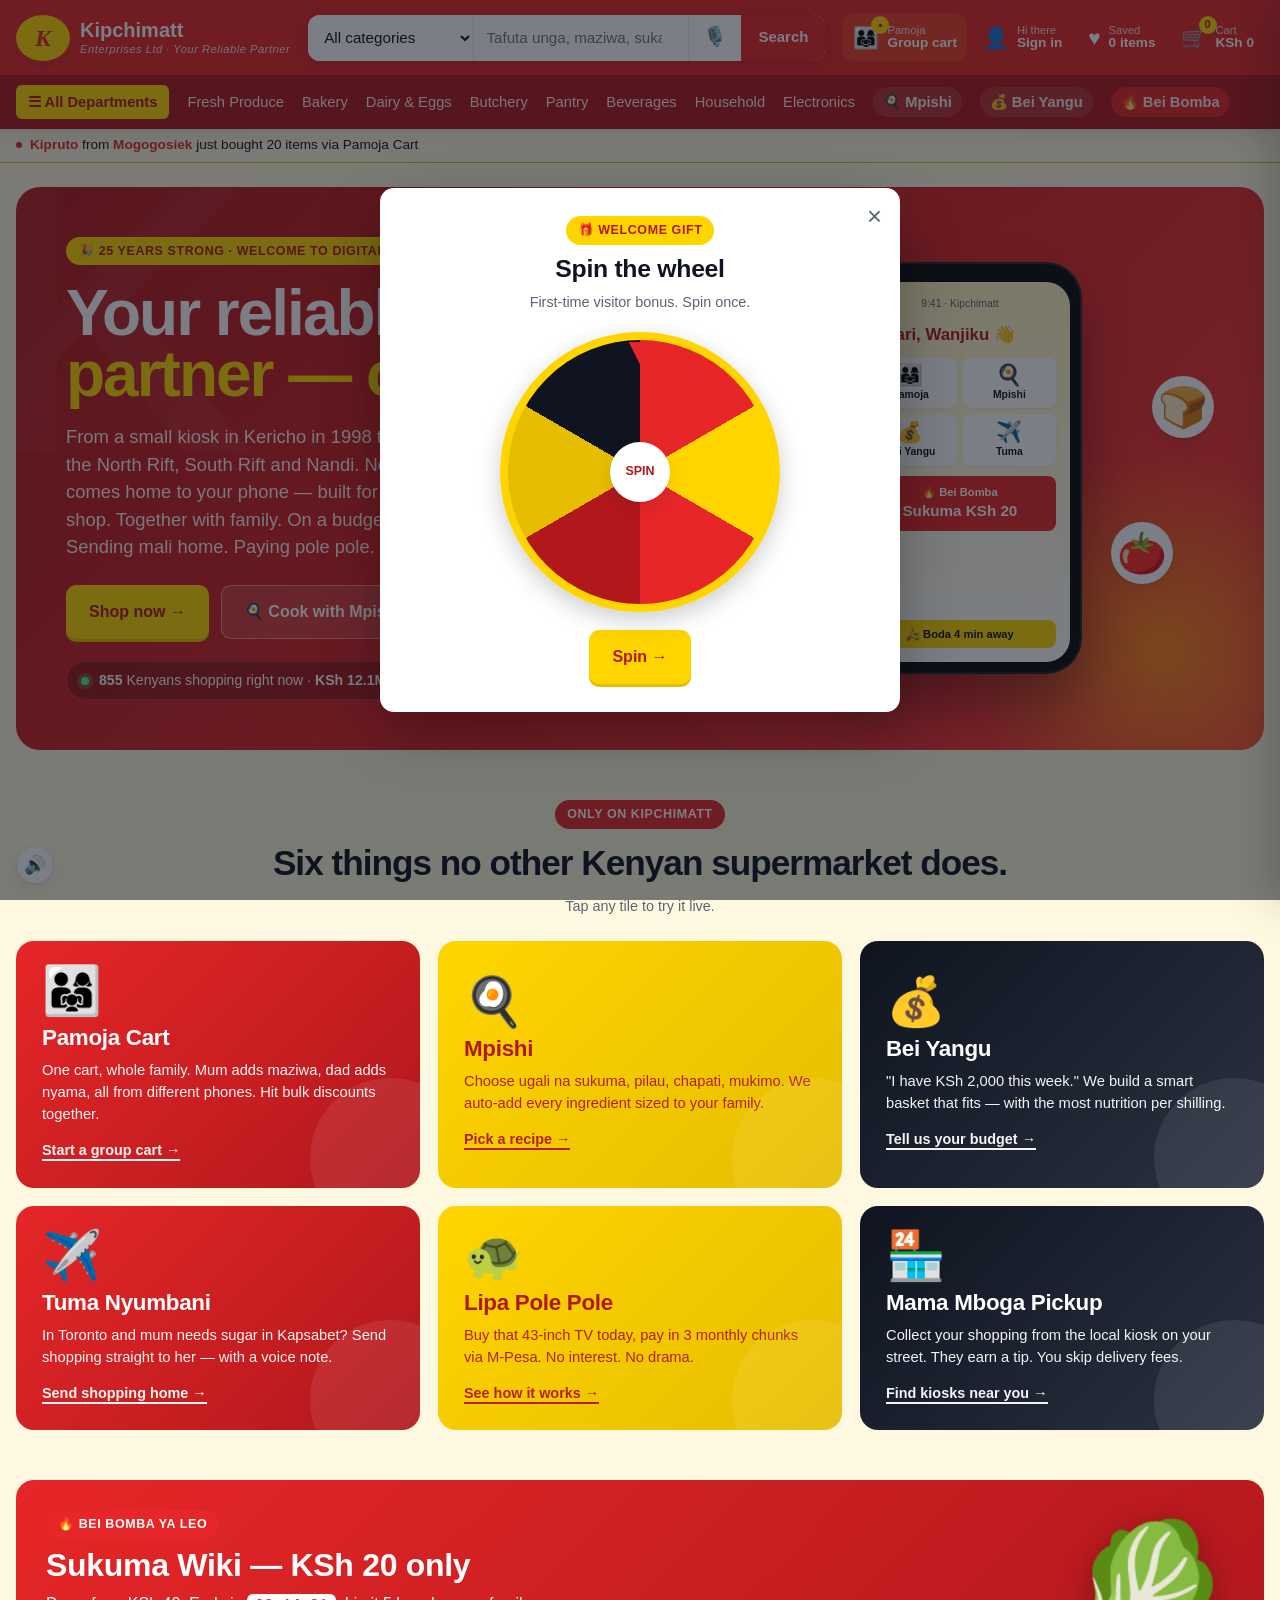
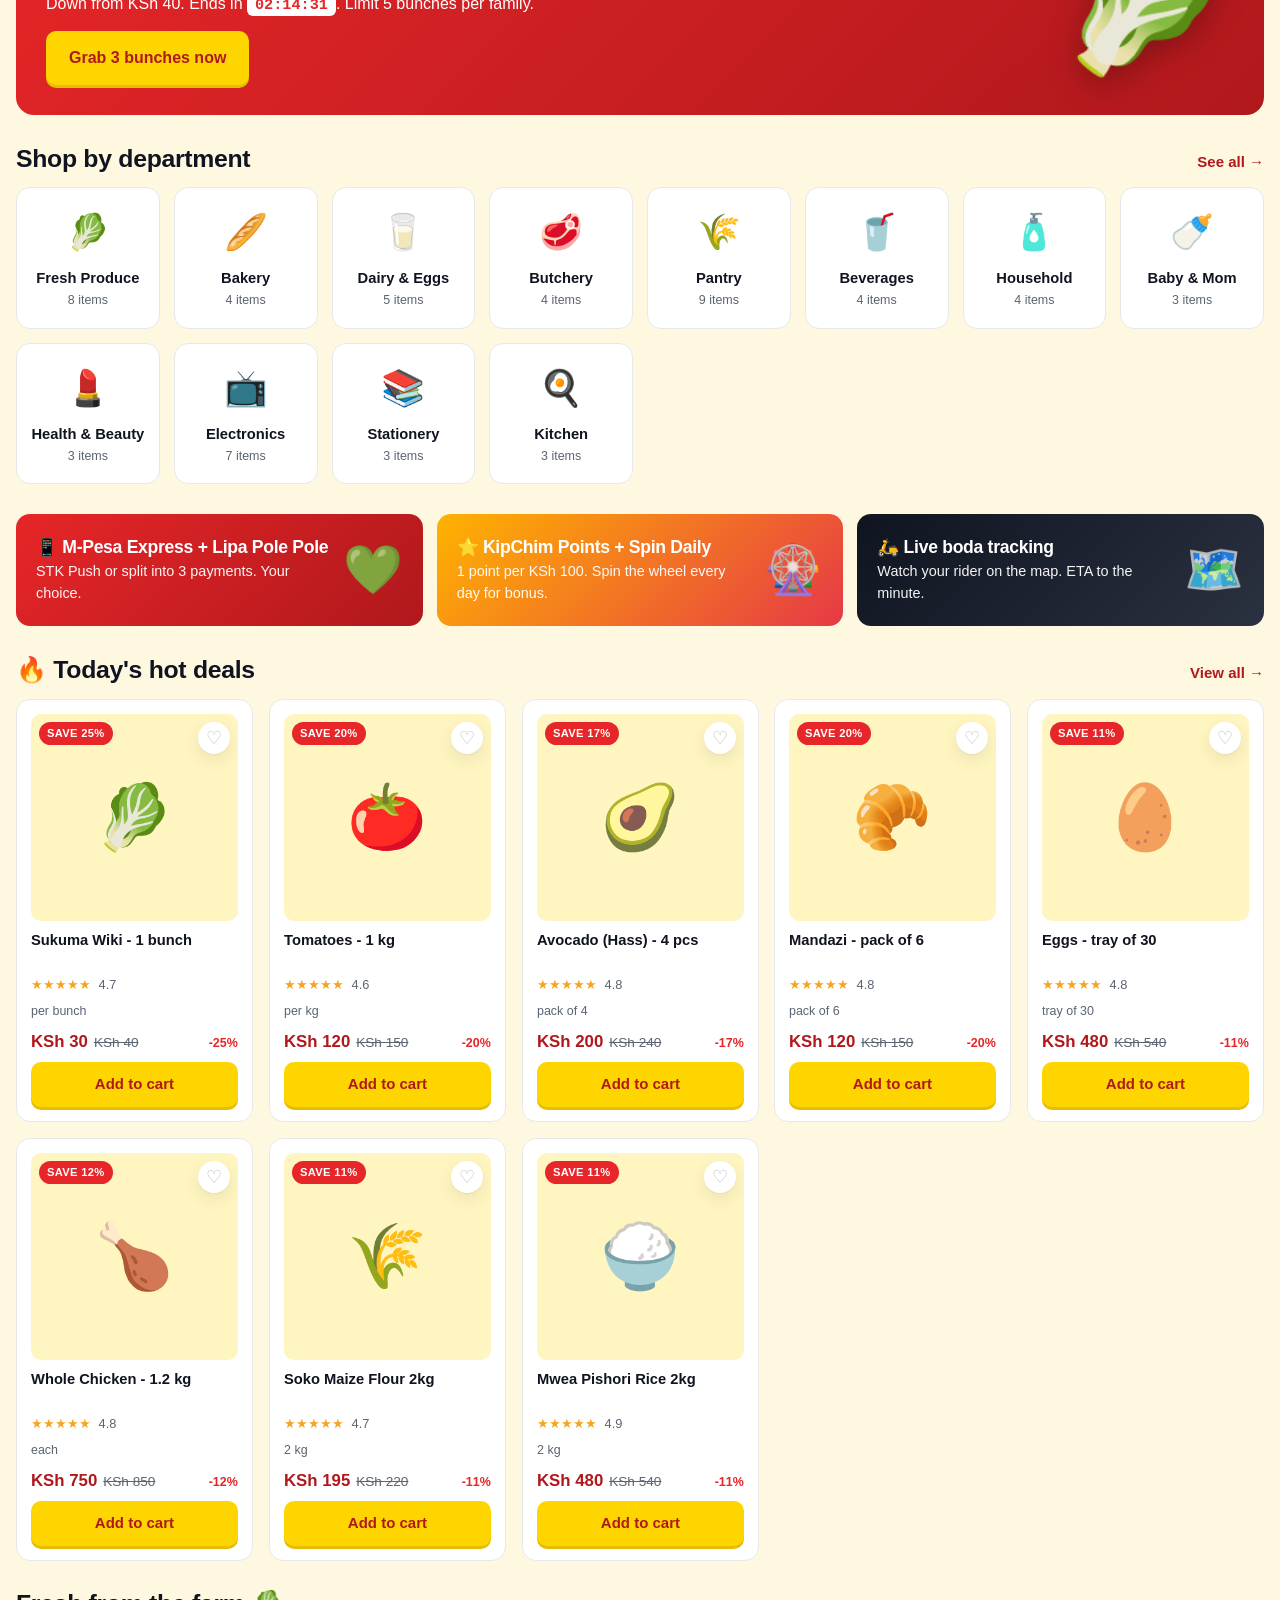
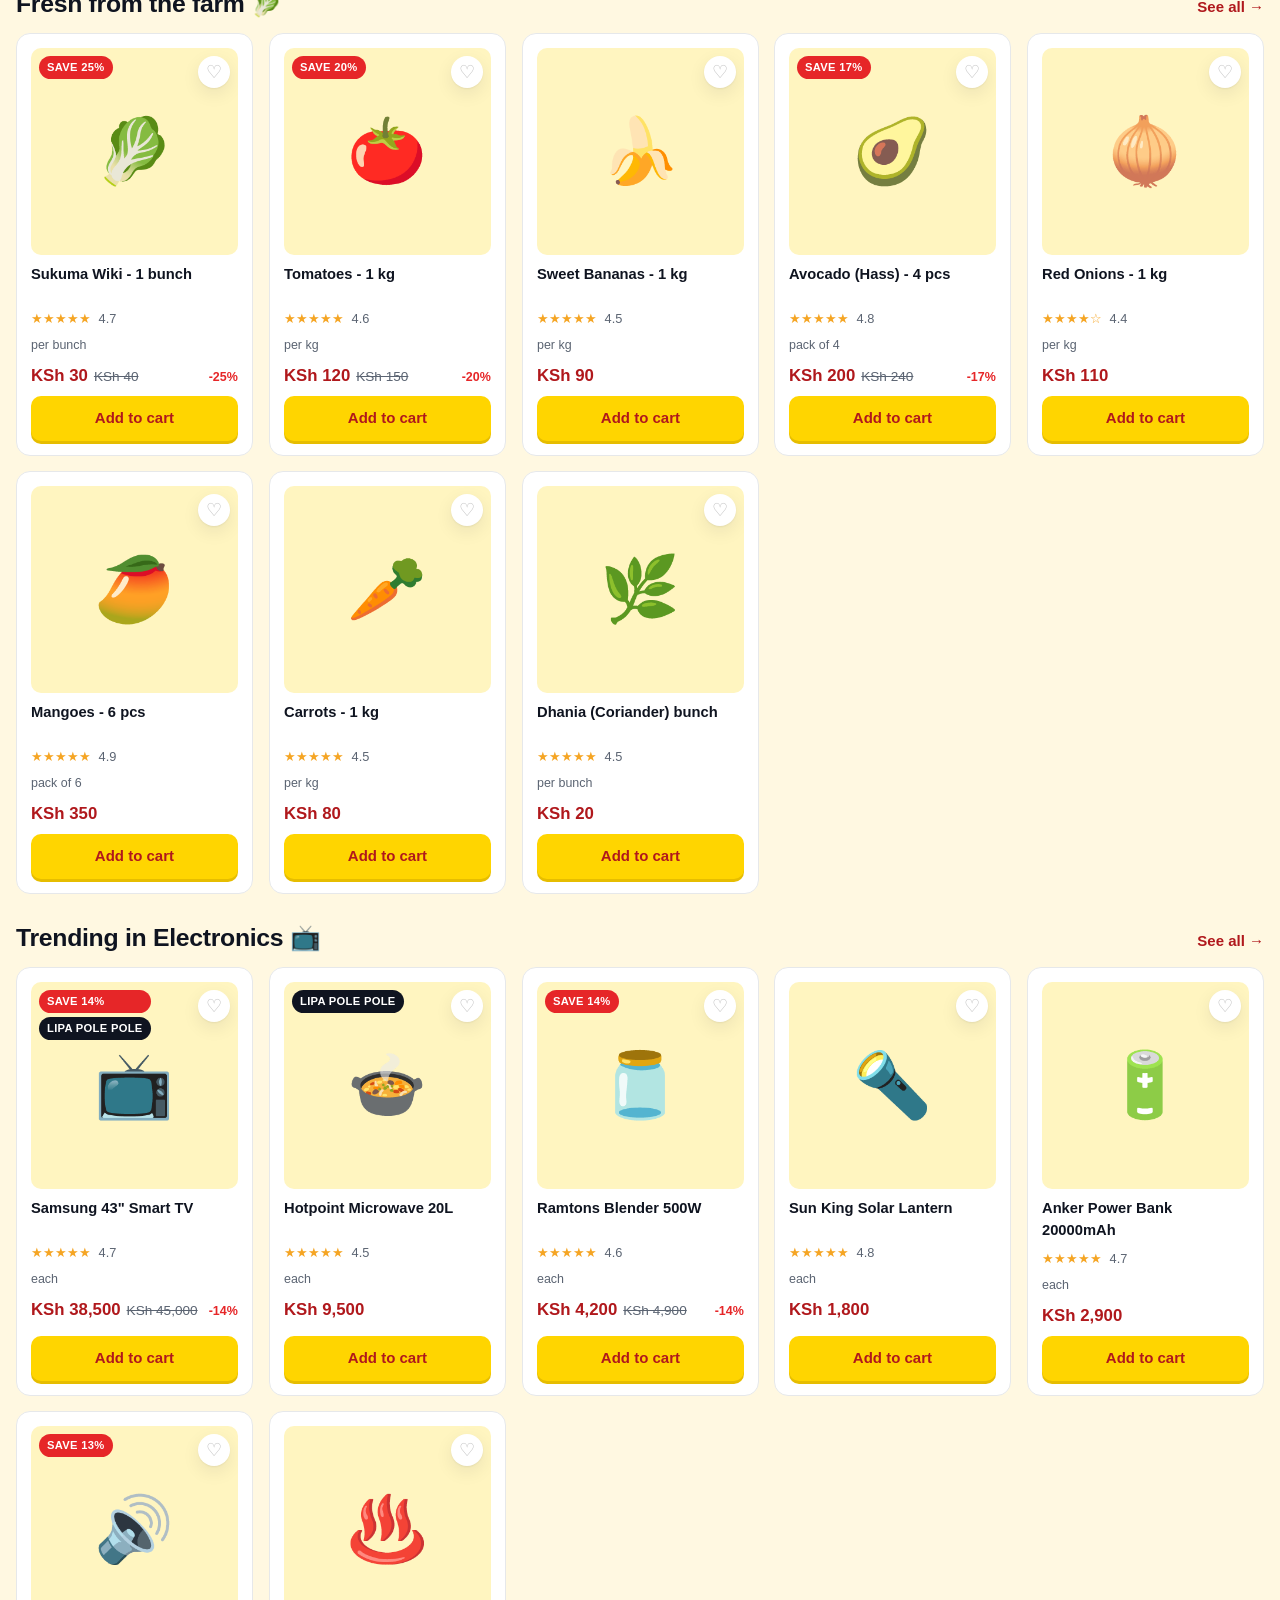
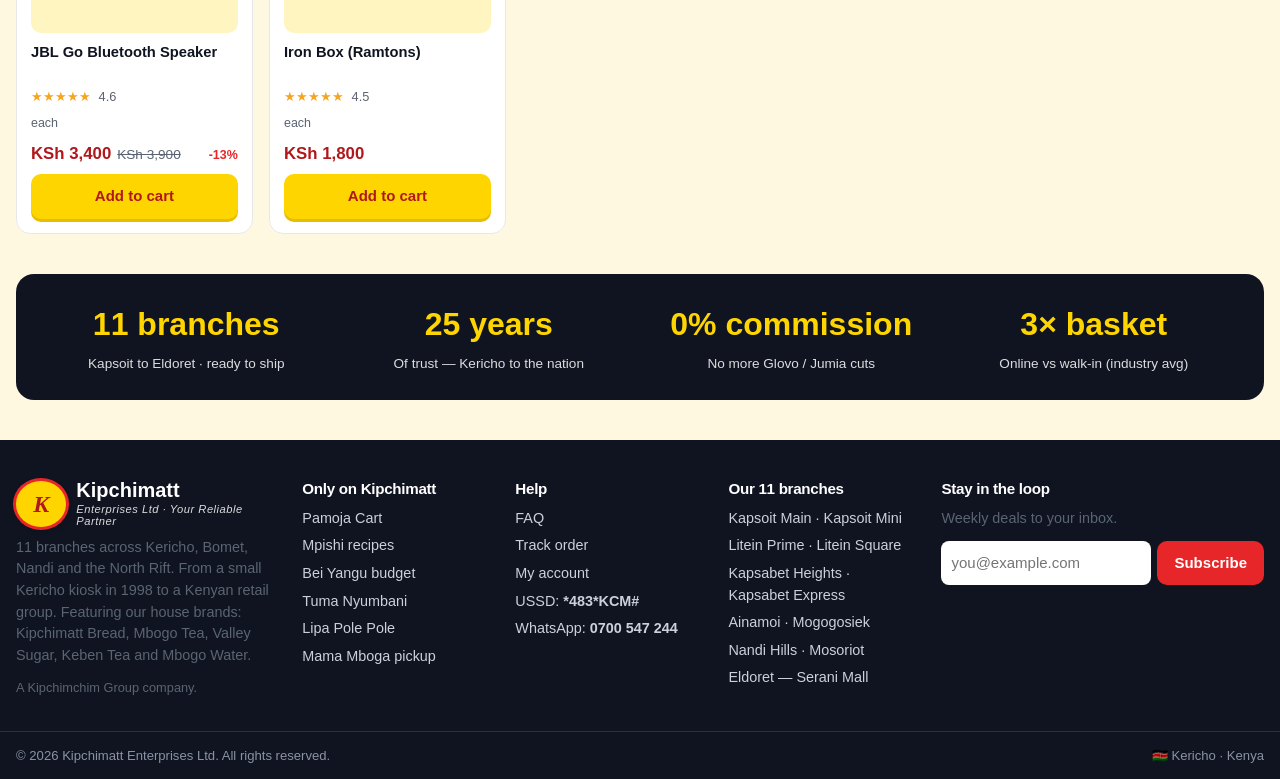
==== index.html @ c36c567d "Fix region reference: South West -> South Rift in hero lede" ====
<!doctype html>
<html lang="en">
<head>
  <meta charset="utf-8" />
  <meta name="viewport" content="width=device-width, initial-scale=1" />
  <title>Kipchimatt — Your Reliable Partner, online</title>
  <meta name="description" content="Kipchimatt online — your reliable partner for fresh produce, groceries, electronics and house brands. Shop with family on Pamoja Cart, cook with Mpishi, budget with Bei Yangu, send home with Tuma Nyumbani, pay pole pole. A Kipchimchim Group company." />
  <meta name="theme-color" content="#e62628" />
  <link rel="icon" href="data:image/svg+xml;utf8,<svg xmlns='http://www.w3.org/2000/svg' viewBox='0 0 64 64'><ellipse cx='32' cy='32' rx='30' ry='26' fill='%23ffd500' stroke='%23e62628' stroke-width='4'/><text x='50%25' y='62%25' text-anchor='middle' font-family='Georgia,serif' font-style='italic' font-weight='900' font-size='34' fill='%23e62628'>K</text></svg>" />
  <link rel="stylesheet" href="styles.css" />
</head>
<body>

<!-- ============ TOP TICKER ============ >
<div class="ticker" id="ticker">
  <div class="ticker__track">
    <span>🔥 Bei Bomba ya leo: <strong>Sukuma Wiki KSh 20</strong> only — <span id="tickerTimer">02:14:33</span></span>
    <span>📞 Order via USSD <strong>*483*KCM#</strong> — works on any phone, no internet needed</span>
    <span>💬 WhatsApp <strong>0700 547 244</strong> to order by chat</span>
    <span>🇰🇪 Built in Eldoret, for Kenya</span>
    <span>👨‍👩‍👧 <strong id="liveShoppers">847</strong> Kenyans shopping on Kipchimatt right now</span>
  </div>
</div>

<!-- ============ HEADER ============ -->
<header class="header">
  <div class="container header__row">
    <a href="#" class="brand" data-route="home" aria-label="Kipchimatt home">
      <span class="brand__mark">K</span>
      <span class="brand__text">
        <strong>Kipchimatt</strong>
        <small>Enterprises Ltd · Your Reliable Partner</small>
      </span>
    </a>

    <form class="search" id="searchForm" role="search">
      <select id="searchCategory" aria-label="Search category">
        <option value="all">All categories</option>
      </select>
      <input id="searchInput" type="search" placeholder="Tafuta unga, maziwa, sukari, TV…" aria-label="Search products" />
      <button type="button" class="search__mic" id="micBtn" aria-label="Voice search in Swahili or English" title="Sema kwa Kiswahili au English">🎙️</button>
      <button type="submit" class="btn btn--primary">Search</button>
    </form>

    <div class="header__actions">
      <button class="iconbtn iconbtn--pamoja" data-route="pamoja" aria-label="Pamoja Cart" title="Shop together with family or chama">
        <span class="iconbtn__icon">👨‍👩‍👧<span class="badge badge--gold" id="pamojaBadge" hidden>•</span></span>
        <span class="iconbtn__label"><small>Pamoja</small><strong id="pamojaLabel">Group cart</strong></span>
      </button>
      <button class="iconbtn" data-route="account" aria-label="Account">
        <span class="iconbtn__icon">👤</span>
        <span class="iconbtn__label"><small>Hi there</small><strong id="accountName">Sign in</strong></span>
      </button>
      <button class="iconbtn" data-route="wishlist" aria-label="Wishlist">
        <span class="iconbtn__icon">♥</span>
        <span class="iconbtn__label"><small>Saved</small><strong><span id="wishlistCount">0</span> items</strong></span>
      </button>
      <button class="iconbtn iconbtn--cart" data-route="cart" aria-label="Cart">
        <span class="iconbtn__icon">🛒<span class="badge" id="cartBadge">0</span></span>
        <span class="iconbtn__label"><small>Cart</small><strong>KSh <span id="cartTotalMini">0</span></strong></span>
      </button>
    </div>
  </div>

  <nav class="catnav">
    <div class="container catnav__row">
      <button class="catnav__menu" id="allCategoriesBtn">☰ All Departments</button>
      <a href="#" data-cat="fresh">Fresh Produce</a>
      <a href="#" data-cat="bakery">Bakery</a>
      <a href="#" data-cat="dairy">Dairy &amp; Eggs</a>
      <a href="#" data-cat="butchery">Butchery</a>
      <a href="#" data-cat="pantry">Pantry</a>
      <a href="#" data-cat="beverages">Beverages</a>
      <a href="#" data-cat="household">Household</a>
      <a href="#" data-cat="electronics">Electronics</a>
      <a href="#" data-route="mpishi" class="catnav__special">🍳 Mpishi</a>
      <a href="#" data-route="beiYangu" class="catnav__special">💰 Bei Yangu</a>
      <a href="#" data-route="offers" class="catnav__deals">🔥 Bei Bomba</a>
    </div>
  </nav>
</header>

<!-- Just-bought ticker (live activity bar) -->
<div class="justbought" id="justBought" hidden>
  <div class="container justbought__row">
    <span class="dot"></span>
    <span id="justBoughtMsg">—</span>
  </div>
</div>

<!-- ============ MAIN ============ -->
<main id="main" class="container">

  <!-- ============================================================ -->
  <!-- HOME -->
  <!-- ============================================================ -->
  <section class="view" data-view="home">

    <!-- BOLD HERO -->
    <div class="herox">
      <div class="herox__left">
        <span class="badge-stamp">🎉 25 years strong · Welcome to digital</span>
        <h1 class="herox__title">Your reliable<br/><span>partner — online.</span></h1>
        <p class="herox__lede">From a small kiosk in Kericho in 1998 to 11 supermarkets across the North Rift, South Rift and Nandi. Now Kipchimatt Enterprises comes home to your phone — built for how Kenyans actually shop. Together with family. On a budget. Cooking real food. Sending mali home. Paying pole pole.</p>
        <div class="herox__cta">
          <button class="btn btn--gold btn--lg" data-route="catalog">Shop now →</button>
          <button class="btn btn--ghost-light btn--lg" data-route="mpishi">🍳 Cook with Mpishi</button>
        </div>
        <div class="herox__live">
          <span class="dot dot--live"></span>
          <span><strong id="heroLiveCount">847</strong> Kenyans shopping right now · <strong id="heroSaved">KSh 12.4M</strong> saved this month</span>
        </div>
      </div>
      <div class="herox__right">
        <div class="phonemock">
          <div class="phonemock__notch"></div>
          <div class="phonemock__screen">
            <div class="pm__bar">9:41 · Kipchimatt</div>
            <div class="pm__hero">Habari, Wanjiku 👋</div>
            <div class="pm__grid">
              <div>👨‍👩‍👧<small>Pamoja</small></div>
              <div>🍳<small>Mpishi</small></div>
              <div>💰<small>Bei Yangu</small></div>
              <div>✈️<small>Tuma</small></div>
            </div>
            <div class="pm__deal">🔥 Bei Bomba<br/><strong>Sukuma KSh 20</strong></div>
            <div class="pm__boda">🛵 Boda 4 min away</div>
          </div>
        </div>
        <div class="herox__floats">
          <span style="--d:0s">🥬</span>
          <span style="--d:.3s">🍞</span>
          <span style="--d:.6s">🥛</span>
          <span style="--d:.9s">🍅</span>
        </div>
      </div>
    </div>

    <!-- ONLY ON KIPCHIMATT — the differentiators -->
    <section class="onlykcm">
      <div class="onlykcm__head">
        <span class="badge-stamp badge-stamp--red">ONLY ON KIPCHIMATT</span>
        <h2>Six things no other Kenyan supermarket does.</h2>
        <p class="muted">Tap any tile to try it live.</p>
      </div>
      <div class="onlykcm__grid">
        <button class="ftile ftile--green" data-route="pamoja">
          <span class="ftile__emoji">👨‍👩‍👧</span>
          <h3>Pamoja Cart</h3>
          <p>One cart, whole family. Mum adds maziwa, dad adds nyama, all from different phones. Hit bulk discounts together.</p>
          <span class="ftile__cta">Start a group cart →</span>
        </button>
        <button class="ftile ftile--gold" data-route="mpishi">
          <span class="ftile__emoji">🍳</span>
          <h3>Mpishi</h3>
          <p>Choose ugali na sukuma, pilau, chapati, mukimo. We auto-add every ingredient sized to your family.</p>
          <span class="ftile__cta">Pick a recipe →</span>
        </button>
        <button class="ftile ftile--ink" data-route="beiYangu">
          <span class="ftile__emoji">💰</span>
          <h3>Bei Yangu</h3>
          <p>"I have KSh 2,000 this week." We build a smart basket that fits — with the most nutrition per shilling.</p>
          <span class="ftile__cta">Tell us your budget →</span>
        </button>
        <button class="ftile ftile--green" data-route="tuma">
          <span class="ftile__emoji">✈️</span>
          <h3>Tuma Nyumbani</h3>
          <p>In Toronto and mum needs sugar in Kapsabet? Send shopping straight to her — with a voice note.</p>
          <span class="ftile__cta">Send shopping home →</span>
        </button>
        <button class="ftile ftile--gold" data-route="lipa">
          <span class="ftile__emoji">🐢</span>
          <h3>Lipa Pole Pole</h3>
          <p>Buy that 43-inch TV today, pay in 3 monthly chunks via M-Pesa. No interest. No drama.</p>
          <span class="ftile__cta">See how it works →</span>
        </button>
        <button class="ftile ftile--ink" data-route="mamamboga">
          <span class="ftile__emoji">🏪</span>
          <h3>Mama Mboga Pickup</h3>
          <p>Collect your shopping from the local kiosk on your street. They earn a tip. You skip delivery fees.</p>
          <span class="ftile__cta">Find kiosks near you →</span>
        </button>
      </div>
    </section>

    <!-- BEI BOMBA YA LEO — daily flash deal -->
    <section class="beibomba">
      <div class="beibomba__inner">
        <div>
          <span class="badge-stamp badge-stamp--red">🔥 BEI BOMBA YA LEO</span>
          <h2>Sukuma Wiki — KSh 20 only</h2>
          <p>Down from KSh 40. Ends in <strong id="bombaTimer">02:14:33</strong>. Limit 5 bunches per family.</p>
          <button class="btn btn--gold btn--lg" data-add-deal="p1" data-qty="3">Grab 3 bunches now</button>
        </div>
        <div class="beibomba__veg">🥬</div>
      </div>
    </section>

    <!-- DEPARTMENTS -->
    <section class="categories">
      <div class="section__head">
        <h2>Shop by department</h2>
        <a href="#" data-route="catalog">See all →</a>
      </div>
      <div class="cat-grid" id="catGrid"></div>
    </section>

    <!-- BANNERS -->
    <section class="banners">
      <div class="banner banner--mpesa">
        <div>
          <h3>📱 M-Pesa Express + Lipa Pole Pole</h3>
          <p>STK Push or split into 3 payments. Your choice.</p>
        </div>
        <div class="banner__icon">💚</div>
      </div>
      <div class="banner banner--rewards">
        <div>
          <h3>⭐ KipChim Points + Spin Daily</h3>
          <p>1 point per KSh 100. Spin the wheel every day for bonus.</p>
        </div>
        <div class="banner__icon">🎡</div>
      </div>
      <div class="banner banner--delivery">
        <div>
          <h3>🛵 Live boda tracking</h3>
          <p>Watch your rider on the map. ETA to the minute.</p>
        </div>
        <div class="banner__icon">🗺️</div>
      </div>
    </section>

    <section>
      <div class="section__head">
        <h2>🔥 Today's hot deals</h2>
        <a href="#" data-route="offers">View all →</a>
      </div>
      <div class="product-grid" id="dealsGrid"></div>
    </section>

    <section>
      <div class="section__head">
        <h2>Fresh from the farm 🥬</h2>
        <a href="#" data-cat="fresh">See all →</a>
      </div>
      <div class="product-grid" id="freshGrid"></div>
    </section>

    <section>
      <div class="section__head">
        <h2>Trending in Electronics 📺</h2>
        <a href="#" data-cat="electronics">See all →</a>
      </div>
      <div class="product-grid" id="electronicsGrid"></div>
    </section>

    <!-- WHY KIPCHIMATT for the directors -->
    <section class="whystrip">
      <div><strong>11 branches</strong><span>Kapsoit to Eldoret · ready to ship</span></div>
      <div><strong>25 years</strong><span>Of trust — Kericho to the nation</span></div>
      <div><strong>0% commission</strong><span>No more Glovo / Jumia cuts</span></div>
      <div><strong>3× basket</strong><span>Online vs walk-in (industry avg)</span></div>
    </section>
  </section>

  <!-- ============================================================ -->
  <!-- PAMOJA CART -->
  <!-- ============================================================ -->
  <section class="view" data-view="pamoja" hidden>
    <div class="page-hero page-hero--green">
      <span class="badge-stamp">ONLY ON KIPCHIMATT</span>
      <h1>👨‍👩‍👧 Pamoja Cart</h1>
      <p>One shared cart for the whole family or chama. Everyone adds from their own phone. We split the bill, hit the bulk discount, deliver to one address.</p>
    </div>
    <div id="pamojaView"></div>
  </section>

  <!-- ============================================================ -->
  <!-- MPISHI -->
  <!-- ============================================================ -->
  <section class="view" data-view="mpishi" hidden>
    <div class="page-hero page-hero--gold">
      <span class="badge-stamp">ONLY ON KIPCHIMATT</span>
      <h1>🍳 Mpishi — your shopping chef</h1>
      <p>Pick a Kenyan favourite. Tell us how many you're cooking for. We add every ingredient to your cart, sized perfectly. No more "ah, I forgot dhania."</p>
    </div>
    <div class="recipe-grid" id="recipeGrid"></div>
  </section>

  <!-- ============================================================ -->
  <!-- BEI YANGU -->
  <!-- ============================================================ -->
  <section class="view" data-view="beiYangu" hidden>
    <div class="page-hero page-hero--ink">
      <span class="badge-stamp">ONLY ON KIPCHIMATT</span>
      <h1>💰 Bei Yangu — shop to your budget</h1>
      <p>Tell us how much you have. We build the smartest basket of essentials that fits — maximising calories, freshness and variety per shilling.</p>
    </div>
    <div class="bbuilder" id="bbuilderView"></div>
  </section>

  <!-- ============================================================ -->
  <!-- TUMA NYUMBANI -->
  <!-- ============================================================ -->
  <section class="view" data-view="tuma" hidden>
    <div class="page-hero page-hero--green">
      <span class="badge-stamp">ONLY ON KIPCHIMATT</span>
      <h1>✈️ Tuma Nyumbani</h1>
      <p>For everyone in the diaspora — and everyone in Nairobi who has folks upcountry. Send a full shop to your family with a personal voice note attached.</p>
    </div>
    <div class="tuma" id="tumaView"></div>
  </section>

  <!-- ============================================================ -->
  <!-- LIPA POLE POLE -->
  <!-- ============================================================ -->
  <section class="view" data-view="lipa" hidden>
    <div class="page-hero page-hero--gold">
      <span class="badge-stamp">ONLY ON KIPCHIMATT</span>
      <h1>🐢 Lipa Pole Pole</h1>
      <p>Buy now. Pay in 3. Zero interest. Available on items above KSh 5,000. Approval in 60 seconds via M-Pesa.</p>
    </div>
    <div class="lipa" id="lipaView"></div>
  </section>

  <!-- ============================================================ -->
  <!-- MAMA MBOGA -->
  <!-- ============================================================ -->
  <section class="view" data-view="mamamboga" hidden>
    <div class="page-hero page-hero--ink">
      <span class="badge-stamp">ONLY ON KIPCHIMATT</span>
      <h1>🏪 Mama Mboga Pickup</h1>
      <p>1,200+ neighbourhood kiosks now act as Kipchimatt collection points. Skip the delivery fee. Walk 200m. Mama earns a small tip. Win-win-win.</p>
    </div>
    <div class="mboga" id="mbogaView"></div>
  </section>

  <!-- ============================================================ -->
  <!-- CATALOG -->
  <!-- ============================================================ -->
  <section class="view" data-view="catalog" hidden>
    <div class="catalog">
      <aside class="filters" aria-label="Filters">
        <h3>Filters</h3>
        <div class="filter">
          <h4>Category</h4>
          <ul id="filterCategories" class="filter__list"></ul>
        </div>
        <div class="filter">
          <h4>Price (KSh)</h4>
          <div class="filter__price">
            <input type="number" id="priceMin" placeholder="Min" min="0" />
            <span>—</span>
            <input type="number" id="priceMax" placeholder="Max" min="0" />
          </div>
          <button class="btn btn--ghost btn--sm" id="applyPrice">Apply</button>
        </div>
        <div class="filter">
          <h4>Offers</h4>
          <ul class="filter__list">
            <li><label><input type="checkbox" id="onlyDeals"> On offer</label></li>
            <li><label><input type="checkbox" id="onlyLipa"> Lipa Pole Pole eligible</label></li>
          </ul>
        </div>
        <button class="btn btn--ghost btn--block" id="clearFilters">Clear filters</button>
      </aside>
      <div class="catalog__main">
        <div class="catalog__head">
          <div>
            <h2 id="catalogTitle">All products</h2>
            <p class="muted" id="catalogCount">—</p>
          </div>
          <div class="sort">
            <label for="sortBy">Sort:</label>
            <select id="sortBy">
              <option value="relevance">Relevance</option>
              <option value="price-asc">Price: Low to High</option>
              <option value="price-desc">Price: High to Low</option>
              <option value="rating">Top rated</option>
            </select>
          </div>
        </div>
        <div class="product-grid" id="catalogGrid"></div>
      </div>
    </div>
  </section>

  <!-- ============================================================ -->
  <!-- PRODUCT DETAIL -->
  <!-- ============================================================ -->
  <section class="view" data-view="product" hidden>
    <a href="#" class="back" data-route="catalog">← Back to results</a>
    <div class="pdp" id="pdp"></div>
  </section>

  <!-- ============================================================ -->
  <!-- CART -->
  <!-- ============================================================ -->
  <section class="view" data-view="cart" hidden>
    <h1>Your cart</h1>
    <div class="cart" id="cartView"></div>
  </section>

  <!-- ============================================================ -->
  <!-- CHECKOUT -->
  <!-- ============================================================ -->
  <section class="view" data-view="checkout" hidden>
    <h1>Checkout</h1>
    <div class="checkout" id="checkoutView"></div>
  </section>

  <!-- OFFERS -->
  <section class="view" data-view="offers" hidden>
    <div class="section__head">
      <h2>🔥 Bei Bomba — all current deals</h2>
      <p class="muted">Updated daily across every department.</p>
    </div>
    <div class="product-grid" id="offersGrid"></div>
  </section>

  <!-- ACCOUNT -->
  <section class="view" data-view="account" hidden>
    <h1>My Account</h1>
    <div class="account" id="accountView"></div>
  </section>

  <!-- ORDERS -->
  <section class="view" data-view="orders" hidden>
    <h1>My Orders</h1>
    <div id="ordersView"></div>
  </section>

  <!-- WISHLIST -->
  <section class="view" data-view="wishlist" hidden>
    <h1>My Wishlist</h1>
    <div class="product-grid" id="wishlistGrid"></div>
    <p class="muted" id="wishlistEmpty" hidden>Your wishlist is empty. Tap the ♥ on any product to save it for later.</p>
  </section>

  <!-- HELP -->
  <section class="view" data-view="help" hidden>
    <h1>Help &amp; Support</h1>
    <div class="help">
      <details open><summary>How does delivery work?</summary><p>We deliver same-day in Eldoret, Nairobi, Kisumu, Nakuru and Mombasa for orders placed before 2pm. Boda riders for under 10kg, vans for big shops. Live tracking on every order.</p></details>
      <details><summary>What is Pamoja Cart?</summary><p>A shared cart for households or chamas. Start one, share the link, everyone adds from their phone. We pool the order to unlock bulk discounts.</p></details>
      <details><summary>What is Lipa Pole Pole?</summary><p>Pay-later for items above KSh 5,000. Split the cost into 3 monthly payments via M-Pesa. Zero interest if you pay on time.</p></details>
      <details><summary>How does Tuma Nyumbani work?</summary><p>Choose products, then in checkout select "Send to someone else" — enter their address and phone. Optionally record a voice note that we deliver with the package.</p></details>
      <details><summary>Can I order without a smartphone?</summary><p>Yes. Dial <strong>*483*KCM#</strong> on any phone, or WhatsApp <strong>0700 547 244</strong>. Our team will help you place the order.</p></details>
      <details><summary>Talk to a human</summary><p>Call <strong>0700 KIPCHIMATT</strong>, 7am–9pm daily. Or pop into any branch.</p></details>
    </div>
  </section>

</main>

<!-- ============ FOOTER ============ -->
<footer class="footer">
  <div class="container footer__grid">
    <div>
      <div class="brand brand--footer">
        <span class="brand__mark">K</span>
        <span class="brand__text"><strong>Kipchimatt</strong><small>Enterprises Ltd · Your Reliable Partner</small></span>
      </div>
      <p class="muted">11 branches across Kericho, Bomet, Nandi and the North Rift. From a small Kericho kiosk in 1998 to a Kenyan retail group. Featuring our house brands: Kipchimatt Bread, Mbogo Tea, Valley Sugar, Keben Tea and Mbogo Water.</p>
      <p class="muted" style="font-size:.8rem">A Kipchimchim Group company.</p>
    </div>
    <div>
      <h4>Only on Kipchimatt</h4>
      <ul class="links">
        <li><a href="#" data-route="pamoja">Pamoja Cart</a></li>
        <li><a href="#" data-route="mpishi">Mpishi recipes</a></li>
        <li><a href="#" data-route="beiYangu">Bei Yangu budget</a></li>
        <li><a href="#" data-route="tuma">Tuma Nyumbani</a></li>
        <li><a href="#" data-route="lipa">Lipa Pole Pole</a></li>
        <li><a href="#" data-route="mamamboga">Mama Mboga pickup</a></li>
      </ul>
    </div>
    <div>
      <h4>Help</h4>
      <ul class="links">
        <li><a href="#" data-route="help">FAQ</a></li>
        <li><a href="#" data-route="orders">Track order</a></li>
        <li><a href="#" data-route="account">My account</a></li>
        <li>USSD: <strong>*483*KCM#</strong></li>
        <li>WhatsApp: <strong>0700 547 244</strong></li>
      </ul>
    </div>
    <div>
      <h4>Our 11 branches</h4>
      <ul class="links">
        <li>Kapsoit Main · Kapsoit Mini</li>
        <li>Litein Prime · Litein Square</li>
        <li>Kapsabet Heights · Kapsabet Express</li>
        <li>Ainamoi · Mogogosiek</li>
        <li>Nandi Hills · Mosoriot</li>
        <li>Eldoret — Serani Mall</li>
      </ul>
    </div>
    <div>
      <h4>Stay in the loop</h4>
      <p class="muted">Weekly deals to your inbox.</p>
      <form class="newsletter" onsubmit="event.preventDefault();this.querySelector('button').textContent='✓ Asante!';">
        <input type="email" placeholder="you@example.com" required />
        <button class="btn btn--primary">Subscribe</button>
      </form>
    </div>
  </div>
  <div class="footer__legal container">
    <span>© <span id="year"></span> Kipchimatt Enterprises Ltd. All rights reserved.</span>
    <span>🇰🇪 Kericho · Kenya</span>
  </div>
</footer>

<!-- Toast -->
<div id="toast" class="toast" role="status" aria-live="polite"></div>

<!-- Modal -->
<div id="modal" class="modal" hidden>
  <div class="modal__backdrop" data-close></div>
  <div class="modal__panel" role="dialog" aria-modal="true">
    <button class="modal__close" data-close aria-label="Close">×</button>
    <div id="modalBody"></div>
  </div>
</div>

<!-- Mute toggle for sound effects -->
<button class="mute" id="muteBtn" aria-label="Toggle sound effects" title="Sound on/off">🔊</button>

<!-- Cart drawer (slides in when adding) -->
<div id="cartDrawerOverlay" class="cdrawer__overlay"></div>
<aside id="cartDrawer" class="cdrawer" aria-hidden="true">
  <div class="cdrawer__head">
    <h3>🛒 Just added</h3>
    <button class="cdrawer__close" data-drawer-close aria-label="Close">×</button>
  </div>
  <div class="cdrawer__body" id="cartDrawerBody"></div>
  <div class="cdrawer__foot">
    <div class="cdrawer__progress">
      <div class="cdrawer__progress-text" id="cdProgressText">—</div>
      <div class="cdrawer__progress-bar"><div class="cdrawer__progress-fill" id="cdProgressFill" style="width:0%"></div></div>
    </div>
    <div class="cdrawer__total"><span>Subtotal</span><strong id="cdTotal">KSh 0</strong></div>
    <div class="cdrawer__cta">
      <button class="btn btn--ghost" data-drawer-close>Continue</button>
      <button class="btn btn--gold" data-route="cart">View cart →</button>
    </div>
  </div>
</aside>

<!-- Voice listening overlay -->
<div id="voice" class="voice" hidden>
  <div class="voice__panel">
    <div class="voice__pulse"><div></div><div></div><div></div></div>
    <p>Sikiliza... <small>Sema kwa Kiswahili au English</small></p>
    <p id="voiceHeard" class="voice__heard"></p>
    <button class="btn btn--ghost" data-close-voice>Cancel</button>
  </div>
</div>

<script src="app.js"></script>
</body>
</html>
---- styles.css ----
/* ===========================================================
   Kipchimatt Enterprises Ltd. — "Your Reliable Partner"
   Brand (matched to the real logo):
     --red     #e62628   primary — frame, K letter, tagline
     --red-d   #b0181c   deep red — hover/headers
     --yellow  #ffd500   warm yellow — logo background
     --yellow-d#e6bd00
     --ink     #0f1420   text
   Vars below keep the old --green names but point to red, so
   every existing rule gets re-skinned automatically.
   =========================================================== */
:root{
  --green:#e62628; --green-d:#b0181c; --green-l:#fff5c0;
  --gold:#ffd500;  --gold-d:#e6bd00;  --gold-l:#fff5c0;
  --red:#e62628;   --red-d:#b0181c;
  --yellow:#ffd500;--yellow-d:#e6bd00;
  --ink:#0f1420;   --ink-2:#2a3140;
  --muted:#5b6472; --line:#e6e8ea; --bg:#fff8e1; --card:#fff;
  --shadow:0 1px 2px rgba(15,20,32,.06), 0 6px 18px rgba(15,20,32,.08);
  --shadow-lg:0 20px 50px rgba(15,20,32,.18);
  --radius:14px; --radius-sm:8px;
}

*{box-sizing:border-box}
html,body{margin:0;padding:0}
body{font-family:-apple-system,BlinkMacSystemFont,"Segoe UI",Roboto,Helvetica,Arial,sans-serif;color:var(--ink);background:var(--bg);font-size:15px;line-height:1.5}
img{max-width:100%;display:block}
a{color:var(--green-d);text-decoration:none}
a:hover{text-decoration:underline}
button{font:inherit;cursor:pointer;border:0;background:none;color:inherit}
h1,h2,h3,h4{margin:0 0 .35em;line-height:1.15;color:var(--ink);letter-spacing:-.3px}
h1{font-size:2.1rem}
h2{font-size:1.55rem}
h3{font-size:1.1rem}
p{margin:0 0 .8em}
ul{margin:0;padding:0;list-style:none}
.muted{color:var(--muted);font-size:.9rem}
.container{max-width:1280px;margin:0 auto;padding:0 16px}

/* ---------- TICKER ---------- */
.ticker{background:var(--ink);color:#fff;font-size:.85rem;overflow:hidden;border-bottom:3px solid var(--gold)}
.ticker__track{display:flex;gap:60px;padding:8px 0;animation:tickslide 35s linear infinite;white-space:nowrap;will-change:transform}
.ticker__track span{display:inline-flex;align-items:center;gap:6px}
.ticker__track strong{color:var(--gold)}
@keyframes tickslide{from{transform:translateX(0)}to{transform:translateX(-50%)}}

/* ---------- HEADER ---------- */
.header{background:var(--green);color:#fff;position:sticky;top:0;z-index:50;box-shadow:var(--shadow)}
.header__row{display:grid;grid-template-columns:auto 1fr auto;gap:18px;align-items:center;padding:14px 16px}
.brand{display:inline-flex;align-items:center;gap:10px;color:#fff;text-decoration:none}
.brand:hover{text-decoration:none}
.brand__mark{width:54px;height:46px;border-radius:50%;background:var(--yellow);color:var(--red);font-weight:900;font-size:1.5rem;display:grid;place-items:center;box-shadow:0 0 0 3px var(--red),0 2px 6px rgba(0,0,0,.25);font-family:Georgia,serif;font-style:italic}
.brand__text{display:flex;flex-direction:column;line-height:1}
.brand__text strong{font-size:1.25rem;letter-spacing:0}
.brand__text small{opacity:.85;font-size:.7rem;letter-spacing:.5px;margin-top:4px;font-style:italic}

.search{display:grid;grid-template-columns:auto 1fr auto auto;background:#fff;border-radius:12px;overflow:hidden;height:46px;box-shadow:0 4px 14px rgba(0,0,0,.12)}
.search select,.search input{border:0;outline:0;height:100%;padding:0 12px;font-size:.95rem;background:#fff;color:var(--ink)}
.search select{border-right:1px solid var(--line);min-width:120px}
.search__mic{padding:0 14px;font-size:1.2rem;border-left:1px solid var(--line);transition:background .15s}
.search__mic:hover{background:var(--gold-l)}
.search button[type=submit]{border-radius:0;height:100%}

.header__actions{display:flex;gap:6px;align-items:center}
.iconbtn{display:flex;align-items:center;gap:8px;padding:8px 10px;border-radius:10px;color:#fff;text-align:left}
.iconbtn:hover{background:rgba(255,255,255,.12)}
.iconbtn--pamoja{background:rgba(255,208,46,.15)}
.iconbtn--pamoja:hover{background:rgba(255,208,46,.28)}
.iconbtn__icon{font-size:1.3rem;position:relative}
.iconbtn__label{display:flex;flex-direction:column;line-height:1.1}
.iconbtn__label small{font-size:.7rem;opacity:.85}
.iconbtn__label strong{font-size:.85rem}
.badge{position:absolute;top:-6px;right:-10px;background:var(--gold);color:var(--green-d);font-size:.7rem;font-weight:800;border-radius:999px;min-width:18px;height:18px;display:grid;place-items:center;padding:0 5px}
.badge--gold{background:var(--gold)}

/* ---------- CATNAV ---------- */
.catnav{background:var(--green-d);color:#fff}
.catnav__row{display:flex;align-items:center;gap:18px;padding:10px 16px;flex-wrap:wrap;font-size:.92rem}
.catnav a{color:#fff;opacity:.92}
.catnav a:hover{opacity:1;text-decoration:underline}
.catnav__menu{background:var(--gold);color:var(--green-d);font-weight:700;padding:6px 12px;border-radius:6px}
.catnav__special{background:rgba(255,255,255,.12);padding:4px 10px;border-radius:999px;font-weight:700}
.catnav__deals{background:var(--red);padding:4px 10px;border-radius:999px;font-weight:700;animation:pulse 2.4s ease-in-out infinite}
@keyframes pulse{0%,100%{box-shadow:0 0 0 0 rgba(230,57,70,.6)}50%{box-shadow:0 0 0 8px rgba(230,57,70,0)}}

/* ---------- BUTTONS ---------- */
.btn{display:inline-flex;align-items:center;justify-content:center;gap:8px;border-radius:10px;padding:10px 16px;font-weight:700;transition:transform .05s,box-shadow .15s,background .15s;border:1px solid transparent}
.btn:active{transform:translateY(1px)}
.btn--primary{background:var(--green);color:#fff}
.btn--primary:hover{background:var(--green-d)}
.btn--gold{background:var(--gold);color:var(--green-d);box-shadow:0 3px 0 var(--gold-d)}
.btn--gold:hover{background:#ffd84d}
.btn--ghost{background:transparent;border-color:var(--line);color:var(--ink)}
.btn--ghost:hover{background:var(--green-l);border-color:var(--green)}
.btn--ghost-light{background:rgba(255,255,255,.12);color:#fff;border-color:rgba(255,255,255,.4)}
.btn--ghost-light:hover{background:rgba(255,255,255,.22)}
.btn--danger{background:var(--red);color:#fff}
.btn--lg{padding:14px 22px;font-size:1rem}
.btn--sm{padding:6px 10px;font-size:.85rem}
.btn--block{width:100%}

/* ---------- BOLD HERO ---------- */
.herox{display:grid;grid-template-columns:1.2fr 1fr;gap:30px;align-items:center;background:linear-gradient(135deg,var(--red-d) 0%,var(--red) 60%,#ff3a3c 100%);color:#fff;border-radius:24px;padding:50px;margin:24px 0;position:relative;overflow:hidden;min-height:480px}
.herox::before{content:"";position:absolute;right:-100px;bottom:-100px;width:400px;height:400px;background:radial-gradient(circle,var(--gold) 0%,transparent 70%);opacity:.5}
.herox::after{content:"K";position:absolute;left:-40px;top:-60px;font-size:24rem;font-weight:900;color:rgba(255,255,255,.04);line-height:1;font-family:Arial,sans-serif;pointer-events:none}
.herox__left{position:relative;z-index:1}
.herox__title{font-size:4rem;line-height:.95;margin:18px 0;letter-spacing:-2px;color:#fff;font-weight:900}
.herox__title span{color:var(--gold);display:inline-block}
.herox__lede{font-size:1.15rem;opacity:.95;max-width:540px;margin-bottom:24px}
.herox__cta{display:flex;gap:12px;flex-wrap:wrap;margin-bottom:22px}
.herox__live{display:inline-flex;align-items:center;gap:10px;background:rgba(0,0,0,.25);border:1px solid rgba(255,255,255,.15);padding:8px 14px;border-radius:999px;font-size:.88rem}
.dot{width:8px;height:8px;border-radius:50%;background:#888;display:inline-block}
.dot--live{background:#54f78b;box-shadow:0 0 0 4px rgba(84,247,139,.25);animation:pulse-dot 1.6s ease-in-out infinite}
@keyframes pulse-dot{0%,100%{box-shadow:0 0 0 4px rgba(84,247,139,.25)}50%{box-shadow:0 0 0 8px rgba(84,247,139,0)}}

.herox__right{position:relative;z-index:1;display:grid;place-items:center;height:100%}
.herox__floats{position:absolute;inset:0;pointer-events:none}
.herox__floats span{position:absolute;font-size:2.5rem;background:#fff;width:62px;height:62px;border-radius:50%;display:grid;place-items:center;box-shadow:var(--shadow);animation:float 4s ease-in-out infinite;animation-delay:var(--d)}
.herox__floats span:nth-child(1){top:8%;left:5%}
.herox__floats span:nth-child(2){top:30%;right:0}
.herox__floats span:nth-child(3){bottom:5%;left:0}
.herox__floats span:nth-child(4){bottom:25%;right:8%}
@keyframes float{0%,100%{transform:translateY(0)}50%{transform:translateY(-12px)}}

/* phone mockup */
.phonemock{width:240px;background:#0a0a0a;border-radius:34px;padding:10px;box-shadow:0 30px 60px rgba(0,0,0,.4),0 0 0 2px #2a2a2a;position:relative}
.phonemock__notch{width:80px;height:18px;background:#0a0a0a;border-radius:0 0 12px 12px;margin:0 auto;margin-top:-10px;position:relative;z-index:2}
.phonemock__screen{background:linear-gradient(180deg,var(--green-l),#fff);border-radius:24px;height:380px;padding:14px;display:flex;flex-direction:column;gap:10px;color:var(--ink);font-size:.78rem;overflow:hidden}
.pm__bar{font-size:.65rem;color:var(--muted);text-align:center}
.pm__hero{font-size:1.05rem;font-weight:800;color:var(--green-d)}
.pm__grid{display:grid;grid-template-columns:1fr 1fr;gap:6px}
.pm__grid div{background:#fff;border-radius:8px;padding:8px;text-align:center;font-size:1.3rem;line-height:1;box-shadow:0 1px 4px rgba(0,0,0,.06)}
.pm__grid small{display:block;font-size:.65rem;font-weight:700;color:var(--ink);margin-top:4px}
.pm__deal{background:var(--red);color:#fff;padding:8px;border-radius:8px;font-size:.7rem;text-align:center;font-weight:700}
.pm__deal strong{font-size:.95rem;display:block}
.pm__boda{background:var(--gold);color:var(--ink);padding:6px;border-radius:8px;font-size:.7rem;text-align:center;font-weight:700;margin-top:auto}

/* ---------- BADGE STAMPS ---------- */
.badge-stamp{display:inline-block;background:var(--gold);color:var(--green-d);font-weight:800;padding:5px 12px;border-radius:999px;font-size:.78rem;letter-spacing:.6px;text-transform:uppercase}
.badge-stamp--red{background:var(--red);color:#fff}

/* ---------- ONLY ON KIPCHIMATT ---------- */
.onlykcm{margin:50px 0}
.onlykcm__head{text-align:center;margin-bottom:24px}
.onlykcm__head h2{font-size:2.2rem;margin-top:14px;font-weight:900;letter-spacing:-1px}
.onlykcm__grid{display:grid;grid-template-columns:repeat(3,1fr);gap:18px}
.ftile{display:block;text-align:left;border-radius:18px;padding:26px;cursor:pointer;border:0;color:inherit;transition:transform .2s,box-shadow .2s;position:relative;overflow:hidden}
.ftile:hover{transform:translateY(-6px);box-shadow:var(--shadow-lg)}
.ftile::after{content:"";position:absolute;right:-50px;bottom:-50px;width:160px;height:160px;border-radius:50%;background:rgba(255,255,255,.08)}
.ftile__emoji{font-size:3rem;display:block;margin-bottom:10px;line-height:1}
.ftile h3{font-size:1.4rem;font-weight:900;margin-bottom:8px;color:inherit}
.ftile p{font-size:.92rem;opacity:.95;margin-bottom:14px}
.ftile__cta{font-weight:800;font-size:.9rem;opacity:.95;border-bottom:2px solid currentColor;padding-bottom:1px}
.ftile--green{background:linear-gradient(135deg,var(--green),var(--green-d));color:#fff}
.ftile--gold{background:linear-gradient(135deg,var(--gold),var(--gold-d));color:var(--green-d)}
.ftile--ink{background:linear-gradient(135deg,var(--ink),var(--ink-2));color:#fff}

/* ---------- BEI BOMBA STRIP ---------- */
.beibomba{margin:30px 0;background:linear-gradient(135deg,var(--red),var(--red-d));color:#fff;border-radius:18px;padding:30px;position:relative;overflow:hidden}
.beibomba__inner{display:flex;justify-content:space-between;align-items:center;gap:20px;position:relative;z-index:1}
.beibomba h2{color:#fff;font-size:2rem;font-weight:900;margin:8px 0}
.beibomba p{margin:0 0 14px;font-size:1rem}
.beibomba p strong{background:#fff;color:var(--red);padding:2px 8px;border-radius:6px;font-family:monospace;font-size:.95rem}
.beibomba__veg{font-size:9rem;line-height:1;filter:drop-shadow(0 8px 16px rgba(0,0,0,.3));animation:wiggle 3s ease-in-out infinite}
@keyframes wiggle{0%,100%{transform:rotate(-5deg)}50%{transform:rotate(5deg)}}

/* ---------- WHY STRIP ---------- */
.whystrip{display:grid;grid-template-columns:repeat(4,1fr);gap:14px;background:var(--ink);color:#fff;border-radius:18px;padding:26px;margin:40px 0;text-align:center}
.whystrip strong{display:block;font-size:2rem;font-weight:900;color:var(--gold);margin-bottom:4px}
.whystrip span{font-size:.85rem;opacity:.85}

/* ---------- PAGE HERO (sub-pages) ---------- */
.page-hero{padding:36px 30px;border-radius:18px;margin:24px 0;color:#fff}
.page-hero h1{color:#fff;font-size:2.4rem;font-weight:900;margin:14px 0 10px;letter-spacing:-1px}
.page-hero p{font-size:1.05rem;opacity:.95;max-width:720px}
.page-hero--green{background:linear-gradient(135deg,var(--green),var(--green-d))}
.page-hero--gold{background:linear-gradient(135deg,var(--gold),var(--gold-d));color:var(--green-d)}
.page-hero--gold h1{color:var(--green-d)}
.page-hero--gold .badge-stamp{background:var(--green-d);color:var(--gold)}
.page-hero--ink{background:linear-gradient(135deg,var(--ink),var(--ink-2))}

/* ---------- SECTION HEADS ---------- */
.section__head{display:flex;justify-content:space-between;align-items:end;margin:30px 0 14px}
.section__head h2{margin:0}
.section__head a{font-weight:600}

/* ---------- DEPARTMENTS GRID ---------- */
.cat-grid{display:grid;grid-template-columns:repeat(auto-fill,minmax(140px,1fr));gap:14px}
.cat-card{background:var(--card);border:1px solid var(--line);border-radius:var(--radius);padding:18px 12px;text-align:center;cursor:pointer;transition:transform .15s,box-shadow .15s,border-color .15s}
.cat-card:hover{transform:translateY(-3px);box-shadow:var(--shadow);border-color:var(--green)}
.cat-card__emoji{font-size:2.2rem;display:block;margin-bottom:8px}
.cat-card__name{font-weight:700;font-size:.92rem;color:var(--ink)}
.cat-card__count{font-size:.78rem;color:var(--muted);margin-top:2px}

/* ---------- PRODUCT GRID ---------- */
.product-grid{display:grid;grid-template-columns:repeat(auto-fill,minmax(210px,1fr));gap:16px}
.product{background:var(--card);border:1px solid var(--line);border-radius:var(--radius);padding:14px;display:flex;flex-direction:column;gap:8px;position:relative;transition:transform .15s,box-shadow .15s,border-color .15s}
.product:hover{transform:translateY(-3px);box-shadow:var(--shadow);border-color:var(--green)}
.product__media{background:var(--green-l);border-radius:10px;aspect-ratio:1;display:grid;place-items:center;font-size:4rem;cursor:pointer;position:relative;overflow:hidden}
.product__badges{position:absolute;top:8px;left:8px;display:flex;flex-direction:column;gap:4px}
.tag{font-size:.7rem;font-weight:800;padding:3px 8px;border-radius:999px;letter-spacing:.3px;color:#fff;background:var(--green)}
.tag--deal{background:var(--red)}
.tag--new{background:var(--gold);color:var(--green-d)}
.tag--lipa{background:var(--ink)}
.tag--out{background:#888}
.product__wish{position:absolute;top:8px;right:8px;background:#fff;border-radius:50%;width:32px;height:32px;display:grid;place-items:center;box-shadow:var(--shadow);font-size:1.1rem;color:#bbb}
.product__wish.is-on{color:var(--red)}
.product__name{font-weight:600;font-size:.92rem;color:var(--ink);min-height:2.6em;cursor:pointer}
.product__name:hover{color:var(--green-d)}
.product__rating{font-size:.8rem;color:#f5a524}
.product__rating span{color:var(--muted);margin-left:4px}
.product__price{display:flex;align-items:baseline;gap:6px}
.product__price-now{font-weight:800;color:var(--green-d);font-size:1.05rem}
.product__price-old{text-decoration:line-through;color:var(--muted);font-size:.85rem}
.product__price-save{color:var(--red);font-weight:700;font-size:.78rem;margin-left:auto}
.product__unit{font-size:.78rem;color:var(--muted)}
.product__cta{margin-top:auto}

/* ---------- CATALOG ---------- */
.catalog{display:grid;grid-template-columns:240px 1fr;gap:24px;margin:20px 0 40px}
.filters{background:var(--card);border:1px solid var(--line);border-radius:var(--radius);padding:18px;height:fit-content;position:sticky;top:160px}
.filters h3{margin-bottom:10px}
.filter{margin-bottom:18px;padding-bottom:14px;border-bottom:1px solid var(--line)}
.filter:last-of-type{border-bottom:0}
.filter h4{font-size:.9rem;margin-bottom:8px;text-transform:uppercase;letter-spacing:.5px;color:var(--muted)}
.filter__list label{display:flex;align-items:center;gap:8px;padding:4px 0;cursor:pointer;font-size:.92rem}
.filter__list .count{margin-left:auto;color:var(--muted);font-size:.8rem}
.filter__price{display:flex;align-items:center;gap:8px;margin-bottom:8px}
.filter__price input{flex:1;padding:6px 8px;border:1px solid var(--line);border-radius:6px;width:100%}
.catalog__head{display:flex;justify-content:space-between;align-items:end;margin-bottom:14px;gap:10px;flex-wrap:wrap}
.sort select{padding:8px 10px;border:1px solid var(--line);border-radius:8px;background:#fff}

/* ---------- BANNERS ---------- */
.banners{display:grid;grid-template-columns:repeat(auto-fit,minmax(280px,1fr));gap:14px;margin:30px 0}
.banner{display:flex;align-items:center;justify-content:space-between;gap:12px;border-radius:var(--radius);padding:20px;color:#fff}
.banner h3{color:#fff;margin:0 0 4px}
.banner p{margin:0;opacity:.95;font-size:.9rem}
.banner__icon{font-size:3rem;opacity:.9}
.banner--mpesa{background:linear-gradient(135deg,var(--red),var(--red-d))}
.banner--rewards{background:linear-gradient(135deg,#ffb300,#e63946)}
.banner--rewards h3{color:#fff}
.banner--delivery{background:linear-gradient(135deg,var(--ink),var(--ink-2))}

/* ---------- PRODUCT DETAIL ---------- */
.back{display:inline-block;margin:18px 0;font-weight:600}
.pdp{display:grid;grid-template-columns:1.1fr 1fr;gap:30px;background:var(--card);border:1px solid var(--line);border-radius:var(--radius);padding:24px;margin-bottom:30px}
.pdp__media{background:var(--green-l);border-radius:var(--radius);aspect-ratio:1;display:grid;place-items:center;font-size:10rem}
.pdp__title{font-size:1.6rem;margin-bottom:6px}
.pdp__price-row{display:flex;align-items:baseline;gap:10px;margin:10px 0 14px}
.pdp__price-now{font-size:1.8rem;font-weight:800;color:var(--green-d)}
.pdp__price-old{text-decoration:line-through;color:var(--muted)}
.pdp__price-save{background:var(--red);color:#fff;padding:3px 8px;border-radius:6px;font-size:.78rem;font-weight:800}
.pdp__qty{display:inline-flex;align-items:center;border:1px solid var(--line);border-radius:8px;overflow:hidden;margin-right:10px}
.pdp__qty button{padding:8px 14px;font-size:1.1rem;background:#fff}
.pdp__qty button:hover{background:var(--green-l)}
.pdp__qty input{width:50px;text-align:center;border:0;border-left:1px solid var(--line);border-right:1px solid var(--line);height:36px}
.pdp__cta{display:flex;gap:10px;margin:14px 0;flex-wrap:wrap}
.pdp__meta{display:grid;grid-template-columns:1fr 1fr;gap:8px;margin-top:16px;padding-top:16px;border-top:1px solid var(--line);font-size:.9rem}
.pdp__meta div strong{display:block;color:var(--muted);font-size:.8rem;text-transform:uppercase;letter-spacing:.5px;font-weight:700}

/* Bei Tracker chart */
.beichart{margin-top:18px;padding:16px;background:var(--green-l);border-radius:12px}
.beichart h4{margin:0 0 8px;font-size:.9rem;text-transform:uppercase;letter-spacing:.5px;color:var(--green-d)}
.beichart svg{width:100%;height:80px}
.beichart__legend{display:flex;justify-content:space-between;font-size:.78rem;color:var(--muted);margin-top:4px}
.beichart__verdict{font-weight:700;color:var(--green-d);margin-top:6px;font-size:.9rem}
.beichart__verdict.is-up{color:var(--red)}

/* Lipa Pole Pole option on PDP */
.lipa-eligible{background:linear-gradient(135deg,var(--gold-l),#fff);border:1px solid var(--gold);border-radius:10px;padding:12px;margin-top:14px;font-size:.9rem}
.lipa-eligible strong{color:var(--green-d);display:block;margin-bottom:2px}

/* ---------- CART ---------- */
.cart{display:grid;grid-template-columns:1fr 340px;gap:24px;margin-bottom:40px}
.cart__lines{background:var(--card);border:1px solid var(--line);border-radius:var(--radius);padding:8px}
.cart-line{display:grid;grid-template-columns:88px 1fr auto;gap:14px;padding:14px;border-bottom:1px solid var(--line);align-items:center}
.cart-line:last-child{border-bottom:0}
.cart-line__media{background:var(--green-l);border-radius:8px;aspect-ratio:1;display:grid;place-items:center;font-size:2.5rem;position:relative}
.cart-line__avatar{position:absolute;bottom:-4px;right:-4px;background:var(--gold);width:24px;height:24px;border-radius:50%;font-size:.72rem;font-weight:800;color:var(--green-d);display:grid;place-items:center;border:2px solid #fff;box-shadow:var(--shadow)}
.cart-line__name{font-weight:600}
.cart-line__price{color:var(--green-d);font-weight:700;margin-top:4px}
.cart-line__by{color:var(--muted);font-size:.78rem;margin-top:2px}
.cart-line__remove{color:var(--red);font-size:.85rem;margin-top:6px;display:inline-block}
.cart-line__remove:hover{text-decoration:underline}
.cart-line__qty{display:inline-flex;align-items:center;border:1px solid var(--line);border-radius:8px;overflow:hidden;margin-top:6px}
.cart-line__qty button{padding:4px 10px}
.cart-line__qty span{padding:0 8px;font-weight:700;min-width:28px;text-align:center}
.cart-line__total{font-weight:800;color:var(--green-d);font-size:1.05rem;text-align:right}
.summary{background:var(--card);border:1px solid var(--line);border-radius:var(--radius);padding:20px;height:fit-content;position:sticky;top:160px}
.summary h3{margin-bottom:12px}
.summary__row{display:flex;justify-content:space-between;padding:6px 0;font-size:.95rem}
.summary__row--total{border-top:1px solid var(--line);margin-top:10px;padding-top:12px;font-size:1.15rem;font-weight:800}
.summary__row--total strong{color:var(--green-d)}
.summary__promo{display:flex;gap:6px;margin:12px 0}
.summary__promo input{flex:1;padding:8px 10px;border:1px solid var(--line);border-radius:8px}

.cart-empty{text-align:center;padding:60px 20px;background:var(--card);border:1px dashed var(--line);border-radius:var(--radius);grid-column:1/-1}
.cart-empty__emoji{font-size:5rem;margin-bottom:12px}

/* Pamoja banner inside cart */
.pamoja-banner{background:linear-gradient(135deg,var(--gold-l),#fff);border:1px solid var(--gold);padding:14px;border-radius:12px;margin-bottom:14px;display:flex;align-items:center;gap:14px}
.pamoja-banner__avatars{display:flex}
.pamoja-banner__avatars span{width:32px;height:32px;border-radius:50%;background:var(--green);color:#fff;display:grid;place-items:center;font-size:.8rem;font-weight:800;margin-left:-8px;border:2px solid #fff}
.pamoja-banner__avatars span:first-child{margin-left:0}

/* ---------- CHECKOUT ---------- */
.checkout{display:grid;grid-template-columns:1fr 340px;gap:24px;margin-bottom:40px}
.checkout__steps{display:flex;gap:8px;margin-bottom:18px}
.step{flex:1;background:var(--card);border:1px solid var(--line);border-radius:8px;padding:10px 14px;font-size:.85rem;color:var(--muted);text-align:center}
.step.is-active{background:var(--green);color:#fff;border-color:var(--green);font-weight:700}
.step.is-done{background:var(--green-l);color:var(--green-d);border-color:var(--green)}
.checkout__panel{background:var(--card);border:1px solid var(--line);border-radius:var(--radius);padding:24px}
.field{display:flex;flex-direction:column;gap:6px;margin-bottom:14px}
.field label{font-weight:600;font-size:.9rem}
.field input,.field select,.field textarea{padding:10px 12px;border:1px solid var(--line);border-radius:8px;font:inherit;background:#fff}
.field input:focus,.field select:focus,.field textarea:focus{outline:2px solid var(--green);border-color:var(--green)}
.field-row{display:grid;grid-template-columns:1fr 1fr;gap:12px}
.delivery-option,.pay-option{display:flex;align-items:flex-start;gap:12px;border:1px solid var(--line);border-radius:10px;padding:14px;margin-bottom:10px;cursor:pointer}
.delivery-option:hover,.pay-option:hover{border-color:var(--green)}
.delivery-option input,.pay-option input{margin-top:3px}
.delivery-option.is-active,.pay-option.is-active{border-color:var(--green);background:var(--green-l)}
.delivery-option strong,.pay-option strong{display:block;margin-bottom:2px}
.delivery-option small,.pay-option small{color:var(--muted)}

/* Lipa schedule */
.lipa-schedule{display:grid;grid-template-columns:repeat(3,1fr);gap:10px;margin-top:10px}
.lipa-schedule div{background:var(--green-l);padding:10px;border-radius:8px;text-align:center;font-size:.85rem}
.lipa-schedule div strong{display:block;color:var(--green-d);font-size:1rem;margin-top:2px}

/* Voice note recorder */
.voice-note{display:flex;align-items:center;gap:10px;background:var(--green-l);padding:12px;border-radius:10px;margin-top:10px}
.voice-note button{background:var(--red);color:#fff;width:40px;height:40px;border-radius:50%;font-size:1rem}

/* ---------- ORDERS ---------- */
.order{background:var(--card);border:1px solid var(--line);border-radius:var(--radius);padding:18px;margin-bottom:14px}
.order__head{display:flex;justify-content:space-between;align-items:center;margin-bottom:10px;flex-wrap:wrap;gap:10px}
.order__id{font-weight:800}
.order__status{padding:4px 10px;border-radius:999px;font-size:.78rem;font-weight:700;letter-spacing:.3px;text-transform:uppercase}
.status-pending{background:#fff3cd;color:#8a6d00}
.status-paid{background:#fff5c0;color:var(--green-d)}
.status-shipped{background:#d6e8ff;color:#0a4ea0}
.status-delivered{background:var(--green-l);color:var(--green-d)}
.order__items{font-size:.9rem;color:var(--muted)}
.tracker{display:flex;justify-content:space-between;margin:14px 0 4px;position:relative}
.tracker::before{content:"";position:absolute;height:2px;background:var(--line);left:14px;right:14px;top:11px;z-index:0}
.tracker__step{display:flex;flex-direction:column;align-items:center;gap:4px;font-size:.75rem;color:var(--muted);z-index:1;flex:1}
.tracker__dot{width:24px;height:24px;border-radius:50%;background:#fff;border:2px solid var(--line);display:grid;place-items:center}
.tracker__step.is-done .tracker__dot{background:var(--green);border-color:var(--green);color:#fff}
.tracker__step.is-done{color:var(--green-d);font-weight:600}

/* Live boda map */
.bodamap{background:linear-gradient(135deg,#fff5c0,#fff);border:1px solid var(--green);border-radius:12px;padding:16px;margin-top:14px;position:relative}
.bodamap h4{color:var(--green-d);margin-bottom:8px;display:flex;align-items:center;gap:6px}
.bodamap__map{position:relative;height:140px;background:repeating-linear-gradient(45deg,#fff5c0,#fff5c0 10px,#ffe680 10px,#ffe680 20px);border-radius:10px;overflow:hidden}
.bodamap__route{position:absolute;top:50%;left:0;right:0;height:3px;background:var(--green-d);transform:translateY(-50%);box-shadow:0 0 0 1px rgba(0,0,0,.05)}
.bodamap__store,.bodamap__home,.bodamap__rider{position:absolute;top:50%;transform:translate(-50%,-50%);font-size:1.4rem;background:#fff;border-radius:50%;width:38px;height:38px;display:grid;place-items:center;box-shadow:var(--shadow)}
.bodamap__store{left:5%}
.bodamap__home{left:95%}
.bodamap__rider{left:0;background:var(--gold);font-size:1.6rem;animation:rider 8s linear infinite;border:2px solid #fff}
@keyframes rider{from{left:5%}to{left:95%}}
.bodamap__eta{display:flex;justify-content:space-between;margin-top:8px;font-size:.85rem;font-weight:700;color:var(--green-d)}
.bodamap__eta span:last-child{background:var(--gold);color:var(--green-d);padding:2px 10px;border-radius:999px}

/* ---------- ACCOUNT ---------- */
.account{display:grid;grid-template-columns:240px 1fr;gap:24px;margin-bottom:40px}
.account-nav{background:var(--card);border:1px solid var(--line);border-radius:var(--radius);padding:10px;height:fit-content}
.account-nav button{display:block;width:100%;text-align:left;padding:10px 14px;border-radius:8px;font-weight:600}
.account-nav button.is-active{background:var(--green);color:#fff}
.account-nav button:hover:not(.is-active){background:var(--green-l)}
.account__panel{background:var(--card);border:1px solid var(--line);border-radius:var(--radius);padding:24px}
.rewards{display:grid;grid-template-columns:1fr 1fr;gap:14px;margin-top:14px}
.reward-card{padding:18px;border-radius:var(--radius);background:linear-gradient(135deg,var(--green),var(--green-d));color:#fff}
.reward-card--gold{background:linear-gradient(135deg,var(--gold),var(--gold-d));color:var(--green-d)}
.reward-card h4{color:inherit;margin-bottom:4px;font-size:.85rem;text-transform:uppercase;letter-spacing:.5px;opacity:.9}
.reward-card .big{font-size:2rem;font-weight:800;line-height:1}

/* ---------- HELP ---------- */
.help{max-width:760px;margin-bottom:40px}
.help details{background:var(--card);border:1px solid var(--line);border-radius:10px;padding:14px 16px;margin-bottom:8px}
.help summary{font-weight:700;cursor:pointer}
.help details[open]{border-color:var(--green)}

/* ====================================================== */
/* PAMOJA CART page */
/* ====================================================== */
.pamoja-page{display:grid;grid-template-columns:1fr 1fr;gap:24px;margin-bottom:40px}
.pamoja-card{background:var(--card);border:1px solid var(--line);border-radius:var(--radius);padding:24px;text-align:center}
.pamoja-card h3{margin-bottom:8px}
.pamoja-card .qr{width:140px;height:140px;background:repeating-conic-gradient(var(--ink) 0% 25%,#fff 0% 50%) 50%/14px 14px;border-radius:8px;margin:14px auto;border:8px solid #fff;box-shadow:0 0 0 1px var(--line)}
.pamoja-card code{display:block;background:var(--green-l);padding:10px;border-radius:8px;margin:10px 0;font-size:1.1rem;font-weight:700;color:var(--green-d)}
.pamoja-members{margin-top:14px}
.pamoja-members__list{display:flex;flex-direction:column;gap:8px;margin-top:10px}
.pamoja-member{display:flex;align-items:center;gap:10px;padding:8px;background:var(--green-l);border-radius:8px}
.pamoja-member__avatar{width:32px;height:32px;border-radius:50%;background:var(--green);color:#fff;display:grid;place-items:center;font-weight:800;font-size:.85rem}
.pamoja-member__items{margin-left:auto;font-size:.85rem;color:var(--muted)}

/* ====================================================== */
/* MPISHI recipe page */
/* ====================================================== */
.recipe-grid{display:grid;grid-template-columns:repeat(auto-fill,minmax(220px,1fr));gap:18px;margin-bottom:40px}
.recipe{background:var(--card);border:1px solid var(--line);border-radius:var(--radius);padding:18px;cursor:pointer;transition:transform .15s,box-shadow .15s,border-color .15s}
.recipe:hover{transform:translateY(-4px);box-shadow:var(--shadow);border-color:var(--gold)}
.recipe__emoji{font-size:3.5rem;text-align:center;margin-bottom:8px}
.recipe__name{font-weight:800;font-size:1.05rem;margin-bottom:4px}
.recipe__meta{display:flex;justify-content:space-between;font-size:.78rem;color:var(--muted);margin-bottom:10px}
.recipe__price{color:var(--green-d);font-weight:800;font-size:1rem}

/* recipe modal content */
.recipe-modal h2{margin-bottom:8px}
.recipe-modal .ing{display:flex;justify-content:space-between;padding:6px 0;border-bottom:1px dashed var(--line);font-size:.92rem}
.recipe-modal .servings{display:flex;align-items:center;gap:10px;margin:14px 0}
.recipe-modal .servings input[type=range]{flex:1}

/* ====================================================== */
/* BEI YANGU budget builder */
/* ====================================================== */
.bbuilder{background:var(--card);border:1px solid var(--line);border-radius:var(--radius);padding:30px;margin-bottom:40px}
.bbuilder__slider{margin:20px 0}
.bbuilder__slider input[type=range]{width:100%;height:8px;-webkit-appearance:none;background:linear-gradient(90deg,var(--green),var(--gold));border-radius:8px;outline:none}
.bbuilder__slider input[type=range]::-webkit-slider-thumb{-webkit-appearance:none;width:28px;height:28px;background:var(--ink);border-radius:50%;cursor:pointer;border:3px solid var(--gold)}
.bbuilder__amount{text-align:center;font-size:3rem;font-weight:900;color:var(--green-d);margin:6px 0;font-variant-numeric:tabular-nums}
.bbuilder__labels{display:flex;justify-content:space-between;font-size:.8rem;color:var(--muted)}
.bbuilder__basket{margin-top:20px}
.bbuilder__bar{height:24px;background:var(--line);border-radius:12px;overflow:hidden;margin:8px 0}
.bbuilder__bar-fill{height:100%;background:linear-gradient(90deg,var(--red),var(--yellow));transition:width .4s ease;display:grid;place-items:center;color:#fff;font-size:.78rem;font-weight:700}
.bbuilder__items{display:grid;grid-template-columns:repeat(auto-fill,minmax(160px,1fr));gap:10px;margin-top:14px}
.bbitem{background:var(--green-l);border:1px solid var(--green);border-radius:10px;padding:10px;display:flex;align-items:center;gap:8px}
.bbitem__emoji{font-size:1.6rem}
.bbitem__name{font-size:.82rem;font-weight:700;line-height:1.2}
.bbitem__price{font-size:.78rem;color:var(--green-d);font-weight:700}

/* ====================================================== */
/* TUMA NYUMBANI */
/* ====================================================== */
.tuma{display:grid;grid-template-columns:1fr 1fr;gap:24px;margin-bottom:40px}
.tuma__panel{background:var(--card);border:1px solid var(--line);border-radius:var(--radius);padding:24px}
.tuma__map{background:linear-gradient(180deg,#fff5c0,var(--green-l));border-radius:14px;padding:30px;text-align:center;position:relative;overflow:hidden;min-height:280px;display:grid;place-items:center}
.tuma__from,.tuma__to{position:absolute;font-size:1rem;font-weight:700;background:#fff;padding:6px 12px;border-radius:999px;box-shadow:var(--shadow)}
.tuma__from{top:20px;left:20px;color:var(--ink)}
.tuma__to{bottom:20px;right:20px;color:var(--green-d)}
.tuma__line{position:absolute;top:50%;left:60px;right:60px;height:2px;background:var(--green-d);transform:rotate(-12deg)}
.tuma__plane{font-size:3rem;animation:fly 4s ease-in-out infinite}
@keyframes fly{0%,100%{transform:translateX(-30px) rotate(-15deg)}50%{transform:translateX(30px) rotate(-5deg)}}

/* ====================================================== */
/* LIPA POLE POLE */
/* ====================================================== */
.lipa{margin-bottom:40px}
.lipa__how{display:grid;grid-template-columns:repeat(4,1fr);gap:14px;margin:24px 0}
.lipa-step{background:var(--card);border:1px solid var(--line);border-radius:var(--radius);padding:18px;text-align:center}
.lipa-step__num{width:36px;height:36px;border-radius:50%;background:var(--gold);color:var(--green-d);display:grid;place-items:center;font-weight:900;margin:0 auto 10px}
.lipa-step h4{margin-bottom:6px}
.lipa-eligible-grid{display:grid;grid-template-columns:repeat(auto-fill,minmax(220px,1fr));gap:14px}

/* ====================================================== */
/* MAMA MBOGA */
/* ====================================================== */
.mboga{display:grid;grid-template-columns:1fr 1fr;gap:24px;margin-bottom:40px}
.mboga__list{display:flex;flex-direction:column;gap:10px}
.mboga-kiosk{background:var(--card);border:1px solid var(--line);border-radius:12px;padding:14px;display:flex;align-items:center;gap:14px;cursor:pointer}
.mboga-kiosk:hover{border-color:var(--green);background:var(--green-l)}
.mboga-kiosk__emoji{font-size:2rem;width:50px;height:50px;background:var(--gold-l);border-radius:50%;display:grid;place-items:center}
.mboga-kiosk__name{font-weight:800}
.mboga-kiosk__addr{font-size:.85rem;color:var(--muted)}
.mboga-kiosk__dist{margin-left:auto;color:var(--green-d);font-weight:800;font-size:.85rem}
.mboga__map{background:linear-gradient(135deg,var(--green-l),#fff5c0);border-radius:14px;min-height:300px;padding:20px;position:relative;overflow:hidden}
.mboga__pin{position:absolute;font-size:1.5rem;background:#fff;width:36px;height:36px;border-radius:50%;display:grid;place-items:center;box-shadow:var(--shadow)}
.mboga__pin--you{background:var(--green);color:#fff;font-weight:800;font-size:.85rem;box-shadow:0 0 0 6px rgba(15,122,58,.3)}

/* ---------- FOOTER ---------- */
.footer{background:var(--ink);color:#cbd1da;margin-top:40px}
.footer__grid{display:grid;grid-template-columns:1.4fr 1fr 1fr 1fr 1.2fr;gap:30px;padding:40px 16px 24px}
.footer h4{color:#fff;margin-bottom:10px;font-size:.95rem}
.footer .links li{margin-bottom:6px}
.footer .links a,.footer .links li{color:#cbd1da;font-size:.9rem}
.footer .links a:hover{color:var(--gold)}
.brand--footer{margin-bottom:10px}
.brand--footer .brand__mark{background:var(--gold);color:var(--green-d)}
.brand--footer .brand__text strong,.brand--footer .brand__text small{color:#fff}
.newsletter{display:flex;gap:6px;margin-top:6px}
.newsletter input{flex:1;padding:8px 10px;border-radius:8px;border:0;font:inherit}
.footer__legal{display:flex;justify-content:space-between;border-top:1px solid #2a3140;padding:14px 16px;font-size:.82rem;color:#8a93a3}

/* ---------- TOAST ---------- */
.toast{position:fixed;left:50%;bottom:30px;transform:translateX(-50%) translateY(40px);background:var(--ink);color:#fff;padding:12px 18px;border-radius:10px;box-shadow:var(--shadow);opacity:0;transition:all .25s;z-index:200;pointer-events:none;font-weight:600}
.toast.is-show{opacity:1;transform:translateX(-50%) translateY(0)}

/* ---------- MODAL ---------- */
.modal{position:fixed;inset:0;z-index:300;display:grid;place-items:center}
.modal[hidden]{display:none}
.modal__backdrop{position:absolute;inset:0;background:rgba(15,20,32,.55)}
.modal__panel{position:relative;background:#fff;border-radius:var(--radius);padding:28px;width:min(520px,92vw);box-shadow:0 20px 60px rgba(0,0,0,.3);max-height:90vh;overflow:auto}
.modal__close{position:absolute;top:8px;right:12px;font-size:1.6rem;color:var(--muted)}
.modal__close:hover{color:var(--ink)}

/* ---------- VOICE OVERLAY ---------- */
.voice{position:fixed;inset:0;z-index:300;background:rgba(15,20,32,.7);display:grid;place-items:center}
.voice[hidden]{display:none}
.voice__panel{background:#fff;border-radius:20px;padding:32px;text-align:center;width:min(380px,90vw)}
.voice__pulse{display:flex;justify-content:center;gap:8px;margin-bottom:18px;height:60px;align-items:center}
.voice__pulse div{width:10px;background:var(--green);border-radius:6px;animation:pulse-bar 1.2s ease-in-out infinite}
.voice__pulse div:nth-child(1){height:30px;animation-delay:0s}
.voice__pulse div:nth-child(2){height:50px;animation-delay:.2s}
.voice__pulse div:nth-child(3){height:30px;animation-delay:.4s}
@keyframes pulse-bar{0%,100%{transform:scaleY(.5)}50%{transform:scaleY(1)}}
.voice__heard{font-weight:700;color:var(--green-d);margin-top:8px;min-height:1.5em}

/* ---------- SPIN WHEEL ---------- */
.spin{position:relative;width:280px;height:280px;margin:18px auto}
.spin__wheel{width:100%;height:100%;border-radius:50%;background:conic-gradient(var(--green) 0 60deg,var(--gold) 60deg 120deg,var(--red) 120deg 180deg,var(--green-d) 180deg 240deg,var(--gold-d) 240deg 300deg,var(--ink) 300deg 360deg);border:8px solid var(--gold);box-shadow:0 8px 24px rgba(0,0,0,.2);transition:transform 4s cubic-bezier(.17,.85,.45,1)}
.spin__pointer{position:absolute;top:-10px;left:50%;transform:translateX(-50%);font-size:2.4rem;z-index:2;color:var(--red)}
.spin__center{position:absolute;top:50%;left:50%;transform:translate(-50%,-50%);background:#fff;border-radius:50%;width:60px;height:60px;display:grid;place-items:center;box-shadow:var(--shadow);font-weight:900;color:var(--green-d);font-size:.78rem;text-align:center}
.spin__labels{position:absolute;inset:0;color:#fff;font-weight:800;font-size:.85rem;pointer-events:none}
.spin__labels span{position:absolute;left:50%;top:18%;transform-origin:0 130px;text-shadow:0 1px 2px rgba(0,0,0,.4)}

/* ---------- MOBILE ---------- */
@media(max-width:980px){
  .header__row{grid-template-columns:auto 1fr;}
  .search{grid-column:1/-1;order:3}
  .iconbtn__label{display:none}
  .herox{grid-template-columns:1fr;padding:30px;min-height:0}
  .herox__title{font-size:2.4rem}
  .herox__right{display:none}
  .onlykcm__grid{grid-template-columns:1fr 1fr}
  .onlykcm__head h2{font-size:1.6rem}
  .beibomba__inner{flex-direction:column;text-align:center}
  .beibomba h2{font-size:1.5rem}
  .beibomba__veg{font-size:6rem}
  .whystrip{grid-template-columns:1fr 1fr}
  .catalog{grid-template-columns:1fr}
  .filters{position:static}
  .cart,.checkout,.account,.pdp,.pamoja-page,.tuma,.mboga{grid-template-columns:1fr}
  .footer__grid{grid-template-columns:1fr 1fr}
  .lipa__how{grid-template-columns:1fr 1fr}
  .page-hero h1{font-size:1.7rem}
}
@media(max-width:560px){
  .herox__title{font-size:2rem}
  .product-grid{grid-template-columns:repeat(2,1fr);gap:10px}
  .cat-grid{grid-template-columns:repeat(3,1fr);gap:10px}
  .footer__grid{grid-template-columns:1fr}
  .onlykcm__grid{grid-template-columns:1fr}
  h1{font-size:1.5rem}
  .lipa__how{grid-template-columns:1fr}
}

/* ===========================================================
   INTERACTIVITY LAYER — animations & micro-interactions
   =========================================================== */

/* --- Just-bought ticker (under the catnav) --- */
.justbought{background:#fff8e1;border-bottom:1px solid var(--yellow-d);padding:6px 0;overflow:hidden;font-size:.85rem;color:var(--ink)}
.justbought__row{display:flex;align-items:center;gap:8px;padding:0 16px;animation:jbslide .55s ease}
.justbought__row strong{color:var(--red);font-weight:800}
.justbought .dot{width:6px;height:6px;background:var(--red);border-radius:50%;animation:pulse-dot 1.4s ease-in-out infinite}
@keyframes jbslide{from{opacity:0;transform:translateY(8px)}to{opacity:1;transform:translateY(0)}}

/* --- Product card tilt on hover --- */
.product{transform-style:preserve-3d;will-change:transform}
.product:hover{transform:translateY(-3px) rotateX(2deg) rotateY(-1deg)}
.product__media span[aria-hidden]{display:inline-block;transition:transform .25s ease;will-change:transform}
.product:hover .product__media span[aria-hidden]{transform:scale(1.1) rotate(-3deg)}

/* --- Cart icon bounce when item lands --- */
.iconbtn--cart.bump .iconbtn__icon{animation:bump .55s ease}
@keyframes bump{0%{transform:scale(1)}30%{transform:scale(1.3) rotate(-8deg)}60%{transform:scale(.9) rotate(4deg)}100%{transform:scale(1)}}

/* --- Fly-to-cart ghost --- */
.fly{position:fixed;z-index:400;font-size:2.4rem;pointer-events:none;will-change:transform,opacity;transition:transform .85s cubic-bezier(.5,-.4,.7,.9), opacity .85s ease;filter:drop-shadow(0 4px 8px rgba(0,0,0,.25))}

/* --- Confetti --- */
.confetti{position:fixed;inset:0;z-index:350;pointer-events:none;overflow:hidden}
.confetti span{position:absolute;top:-20px;width:10px;height:14px;border-radius:2px;animation:confetti-fall 2.5s ease-in forwards;opacity:.95}
@keyframes confetti-fall{
  0%{transform:translateY(0) rotate(0)}
  100%{transform:translateY(105vh) rotate(720deg);opacity:0}
}

/* --- Cart drawer (slides in on add) --- */
.cdrawer{position:fixed;top:0;right:0;width:min(380px,92vw);height:100vh;background:#fff;box-shadow:-12px 0 40px rgba(0,0,0,.18);z-index:250;transform:translateX(100%);transition:transform .35s cubic-bezier(.2,.8,.2,1);display:flex;flex-direction:column}
.cdrawer.is-open{transform:translateX(0)}
.cdrawer__head{display:flex;justify-content:space-between;align-items:center;padding:18px 20px;border-bottom:1px solid var(--line);background:var(--red);color:#fff}
.cdrawer__head h3{margin:0;color:#fff}
.cdrawer__close{font-size:1.4rem;color:#fff;background:rgba(255,255,255,.15);width:32px;height:32px;border-radius:50%}
.cdrawer__body{flex:1;overflow:auto;padding:14px 20px}
.cdrawer__line{display:flex;align-items:center;gap:12px;padding:10px 0;border-bottom:1px solid var(--line);animation:jbslide .35s ease}
.cdrawer__emoji{font-size:1.8rem;background:var(--gold-l);width:48px;height:48px;border-radius:8px;display:grid;place-items:center;flex-shrink:0}
.cdrawer__name{font-weight:700;font-size:.92rem;line-height:1.2}
.cdrawer__price{color:var(--red);font-weight:800;font-size:.92rem;margin-top:2px}
.cdrawer__foot{padding:14px 20px;border-top:1px solid var(--line);background:#fff8e1}
.cdrawer__total{display:flex;justify-content:space-between;font-weight:800;margin-bottom:10px;font-size:1.05rem}
.cdrawer__progress{margin-bottom:10px}
.cdrawer__progress-text{font-size:.78rem;color:var(--muted);margin-bottom:4px}
.cdrawer__progress-bar{height:6px;background:var(--line);border-radius:99px;overflow:hidden}
.cdrawer__progress-fill{height:100%;background:linear-gradient(90deg,var(--red),var(--yellow));transition:width .4s ease}
.cdrawer__progress-fill.is-met{background:linear-gradient(90deg,#1aab4a,#0a5a2a)}
.cdrawer__cta{display:grid;grid-template-columns:auto 1fr;gap:8px}
.cdrawer__overlay{position:fixed;inset:0;background:rgba(15,20,32,.4);z-index:240;opacity:0;pointer-events:none;transition:opacity .25s}
.cdrawer__overlay.is-open{opacity:1;pointer-events:auto}

/* --- Pamoja activity toast (top-right) --- */
.pamoja-toast{position:fixed;top:90px;right:14px;z-index:200;background:#fff;border-left:4px solid var(--red);padding:10px 14px;border-radius:10px;box-shadow:var(--shadow);max-width:300px;display:flex;align-items:center;gap:10px;animation:pj-in .35s ease;font-size:.9rem}
.pamoja-toast__avatar{width:36px;height:36px;border-radius:50%;background:var(--red);color:#fff;display:grid;place-items:center;font-weight:800;font-size:.78rem;flex-shrink:0}
.pamoja-toast__name{font-weight:800;color:var(--red)}
.pamoja-toast.out{animation:pj-out .35s ease forwards}
@keyframes pj-in{from{opacity:0;transform:translateX(40px)}to{opacity:1;transform:translateX(0)}}
@keyframes pj-out{from{opacity:1;transform:translateX(0)}to{opacity:0;transform:translateX(40px)}}

/* --- Live viewers pile on PDP --- */
.viewers{display:inline-flex;align-items:center;gap:6px;background:#fff8e1;border:1px solid var(--yellow);padding:6px 10px;border-radius:99px;font-size:.82rem;margin-top:8px}
.viewers__dot{width:6px;height:6px;background:#1aab4a;border-radius:50%;animation:pulse-dot 1.4s ease-in-out infinite}
.viewers__pile{display:flex;margin-right:4px}
.viewers__pile span{width:22px;height:22px;border-radius:50%;background:var(--red);color:#fff;font-size:.62rem;font-weight:800;display:grid;place-items:center;border:2px solid #fff;margin-left:-6px}
.viewers__pile span:first-child{margin-left:0}

/* --- View transition (subtle) --- */
.view{animation:viewfade .25s ease-out}
.view[hidden]{animation:none}
@keyframes viewfade{from{opacity:0;transform:translateY(6px)}to{opacity:1;transform:translateY(0)}}

/* --- Hero number animations --- */
#heroLiveCount,#heroSaved,#liveShoppers,#cartTotalMini,#cartBadge{display:inline-block;transition:transform .2s ease;font-variant-numeric:tabular-nums}
.count-bump{animation:countbump .35s ease}
@keyframes countbump{0%{transform:scale(1);color:inherit}50%{transform:scale(1.25);color:var(--yellow)}100%{transform:scale(1)}}

/* --- Bei Yangu basket items stagger in --- */
.bbitem{animation:bbitem-in .35s ease backwards}
.bbitem:nth-child(2){animation-delay:.04s}
.bbitem:nth-child(3){animation-delay:.08s}
.bbitem:nth-child(4){animation-delay:.12s}
.bbitem:nth-child(5){animation-delay:.16s}
.bbitem:nth-child(6){animation-delay:.20s}
.bbitem:nth-child(7){animation-delay:.24s}
.bbitem:nth-child(8){animation-delay:.28s}
.bbitem:nth-child(9){animation-delay:.32s}
.bbitem:nth-child(10){animation-delay:.36s}
.bbitem:nth-child(n+11){animation-delay:.40s}
@keyframes bbitem-in{from{opacity:0;transform:translateY(10px) scale(.95)}to{opacity:1;transform:translateY(0) scale(1)}}

/* --- Add-to-cart button press feedback --- */
.product__cta:active{transform:scale(.92)}
.btn--gold:active{box-shadow:0 1px 0 var(--gold-d)}

/* --- Free-delivery banner pulse --- */
.fd-met{animation:fd-glow 2s ease-in-out infinite}
@keyframes fd-glow{0%,100%{box-shadow:0 0 0 0 rgba(26,171,74,0)}50%{box-shadow:0 0 0 8px rgba(26,171,74,.25)}}

/* --- Sound mute toggle --- */
.mute{position:fixed;bottom:16px;left:16px;z-index:100;background:#fff;border:1px solid var(--line);width:38px;height:38px;border-radius:50%;font-size:1.1rem;box-shadow:var(--shadow);cursor:pointer}
.mute:hover{background:var(--gold-l)}

/* --- Mobile tweaks for the new bits --- */
@media(max-width:560px){
  .cdrawer{width:100vw}
  .pamoja-toast{top:80px;right:8px;max-width:calc(100vw - 16px)}
  .justbought{font-size:.78rem}
}

/* Cart top bar with clear-all */
.cart__topbar{display:flex;justify-content:space-between;align-items:center;padding:12px 14px 10px;border-bottom:1px solid var(--line);font-size:.95rem}
.cart__topbar strong{color:var(--red);font-weight:800}
.cart__topbar .btn{padding:6px 12px;color:var(--red);border-color:var(--red)}
.cart__topbar .btn:hover{background:#fce4e4;border-color:var(--red-d);color:var(--red-d)}
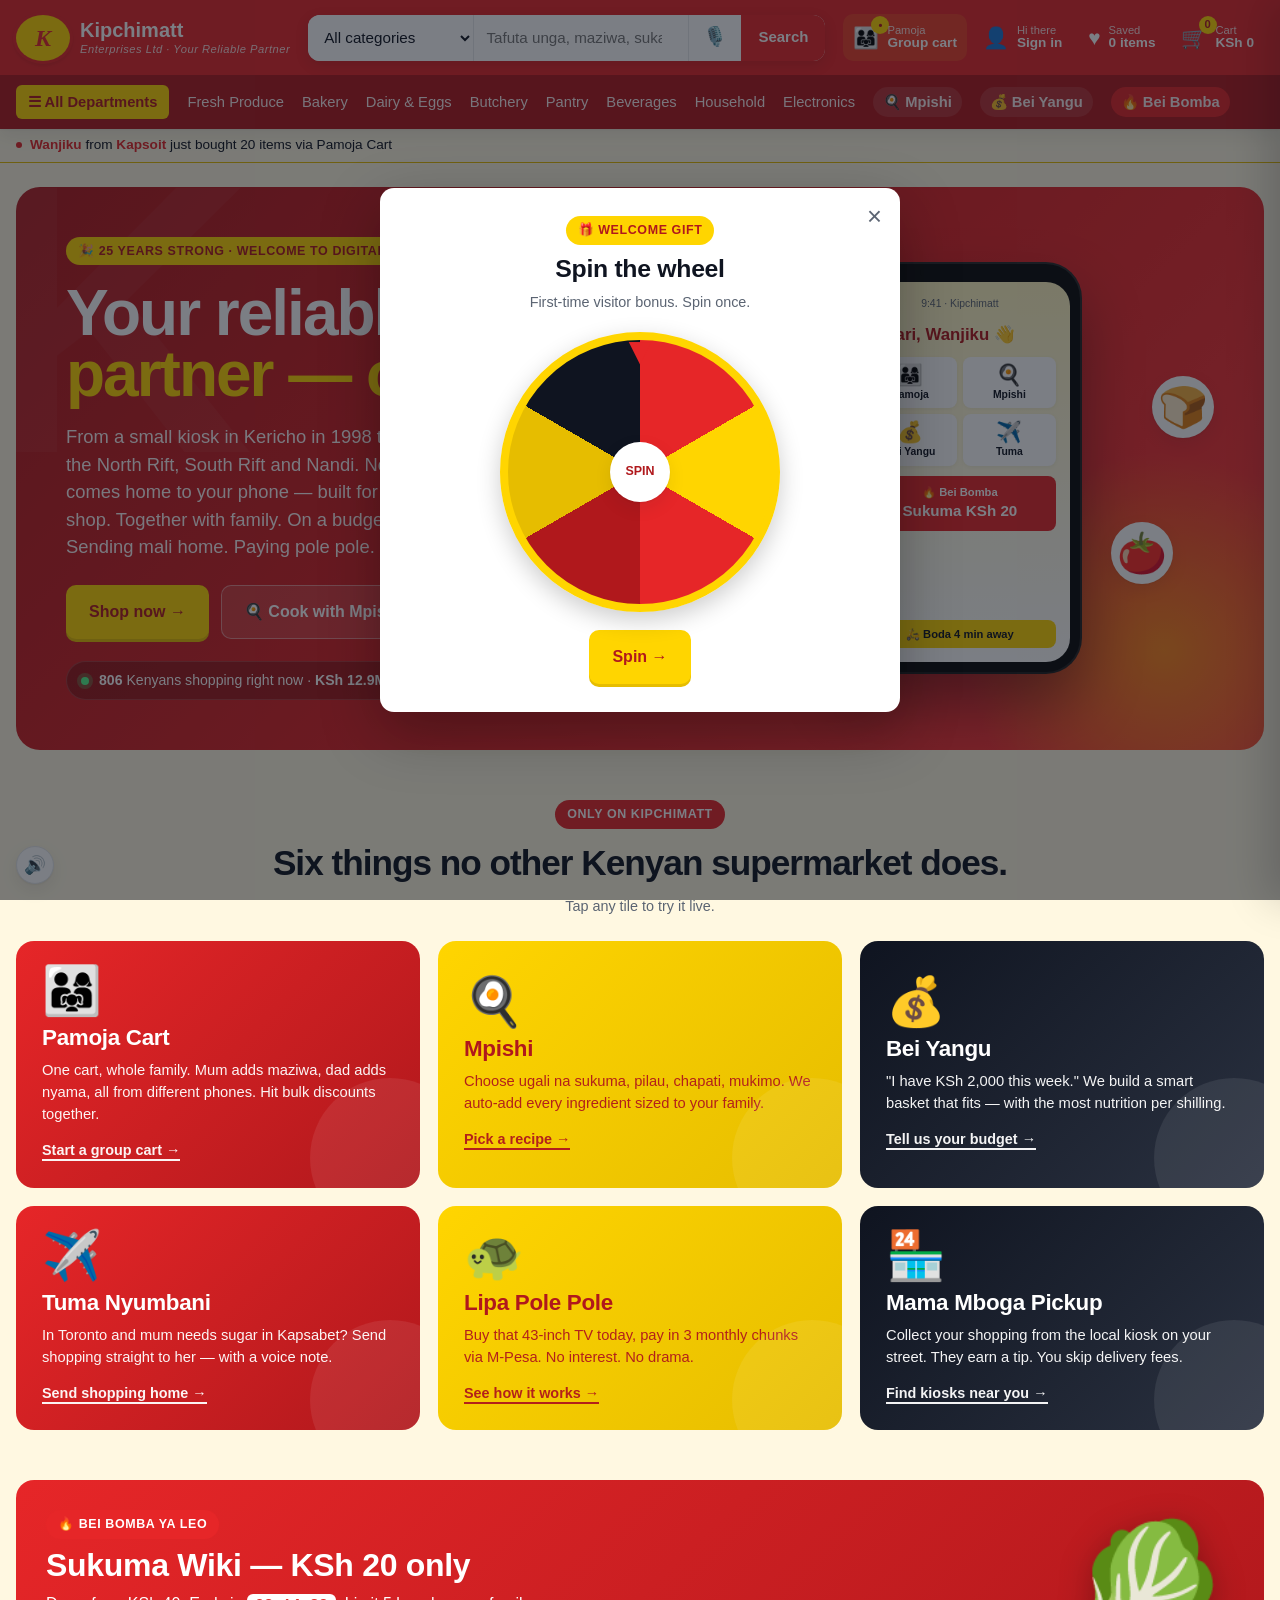
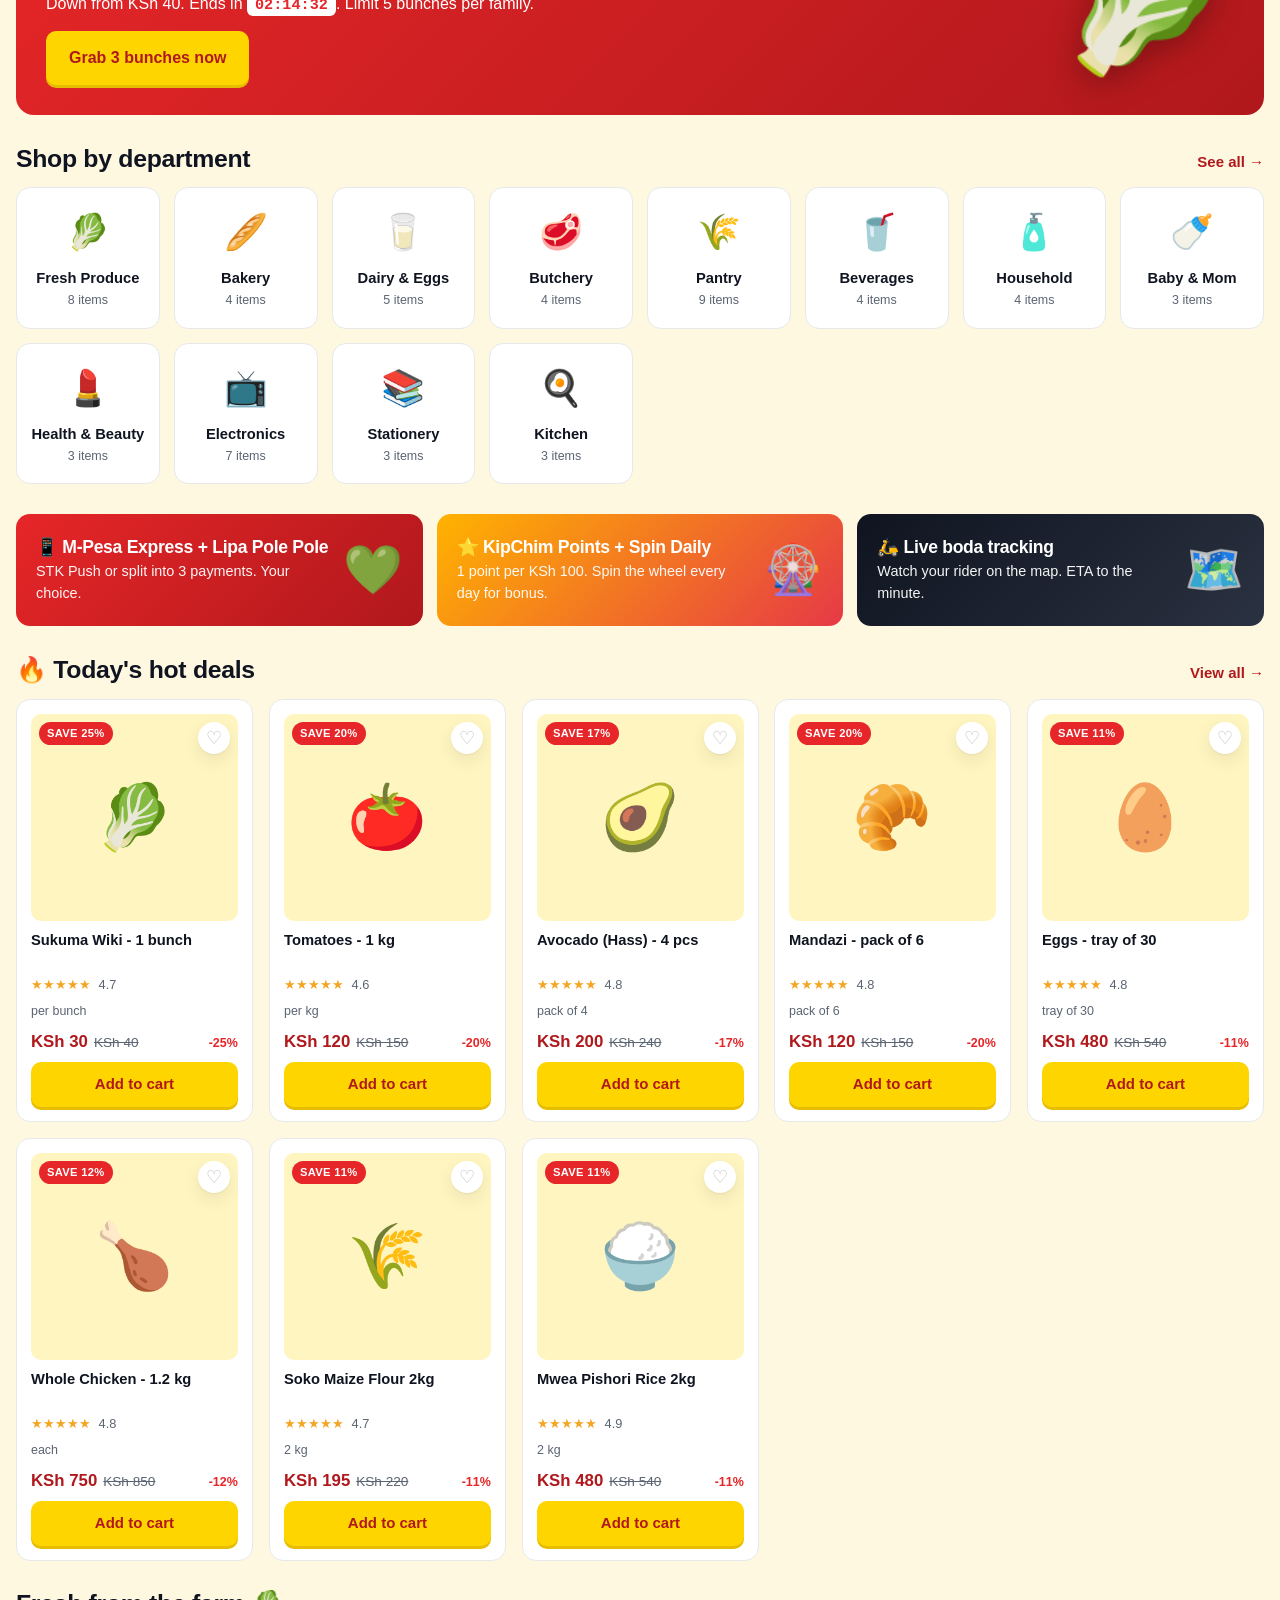
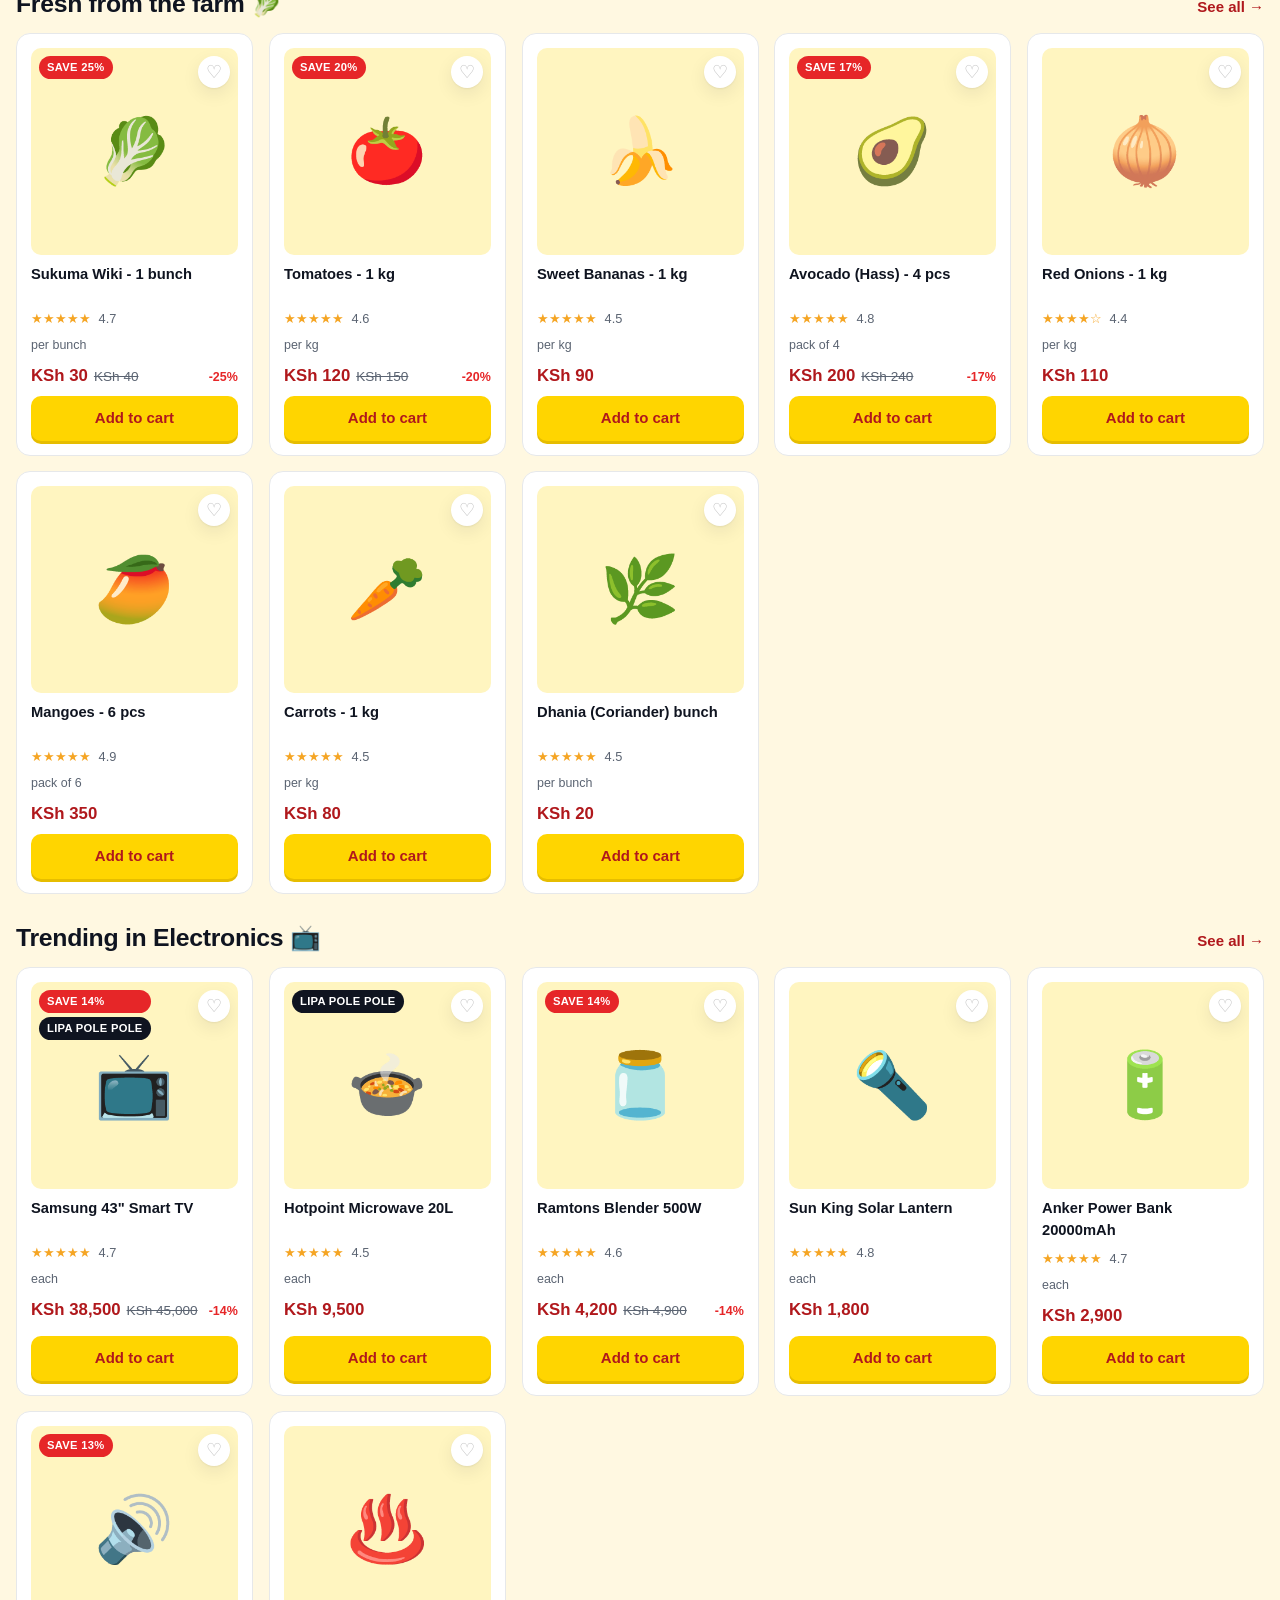
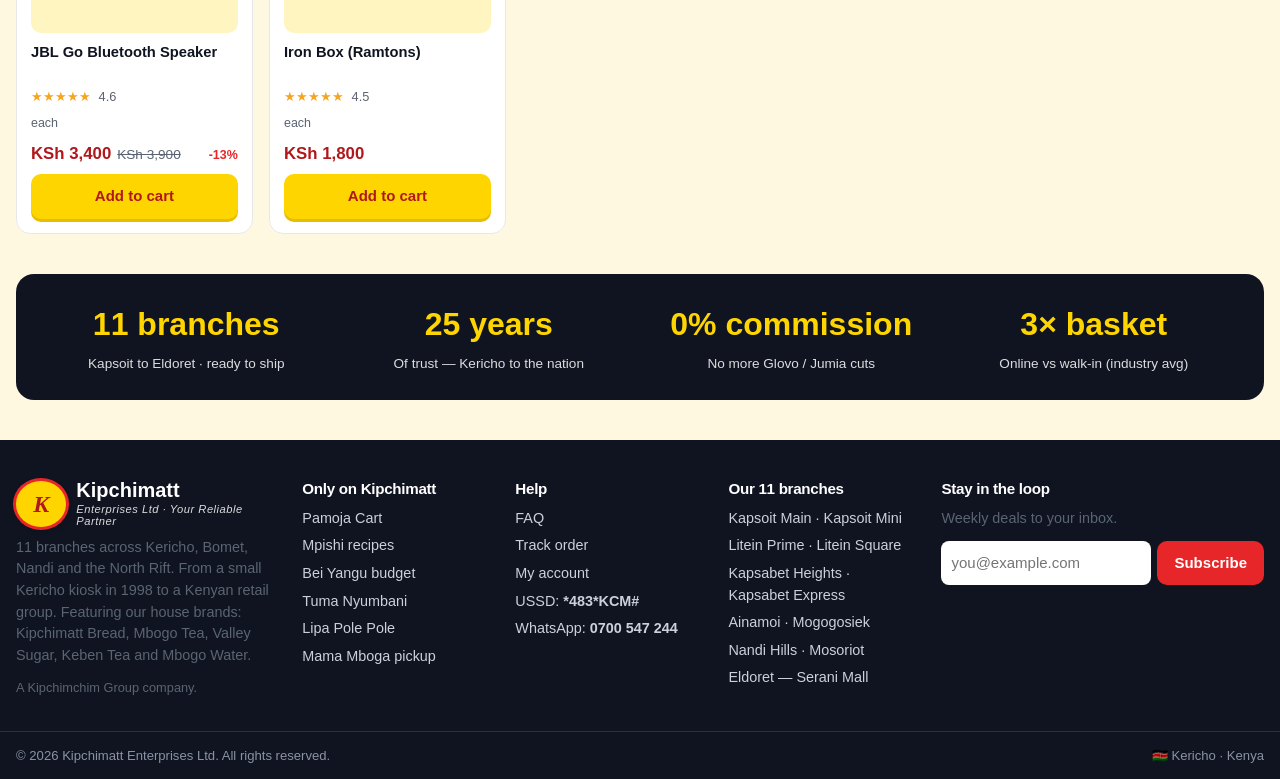
==== commit 9d19580b: "Cache-bust styles.css and app.js after photo revert" ====
--- a/index.html
+++ b/index.html
@@ -7,7 +7,7 @@
   <meta name="description" content="Kipchimatt online — your reliable partner for fresh produce, groceries, electronics and house brands. Shop with family on Pamoja Cart, cook with Mpishi, budget with Bei Yangu, send home with Tuma Nyumbani, pay pole pole. A Kipchimchim Group company." />
   <meta name="theme-color" content="#e62628" />
   <link rel="icon" href="data:image/svg+xml;utf8,<svg xmlns='http://www.w3.org/2000/svg' viewBox='0 0 64 64'><ellipse cx='32' cy='32' rx='30' ry='26' fill='%23ffd500' stroke='%23e62628' stroke-width='4'/><text x='50%25' y='62%25' text-anchor='middle' font-family='Georgia,serif' font-style='italic' font-weight='900' font-size='34' fill='%23e62628'>K</text></svg>" />
-  <link rel="stylesheet" href="styles.css" />
+  <link rel="stylesheet" href="styles.css?v=20260514a" />
 </head>
 <body>
 
@@ -556,6 +556,6 @@
   </div>
 </div>
 
-<script src="app.js"></script>
+<script src="app.js?v=20260514a"></script>
 </body>
 </html>
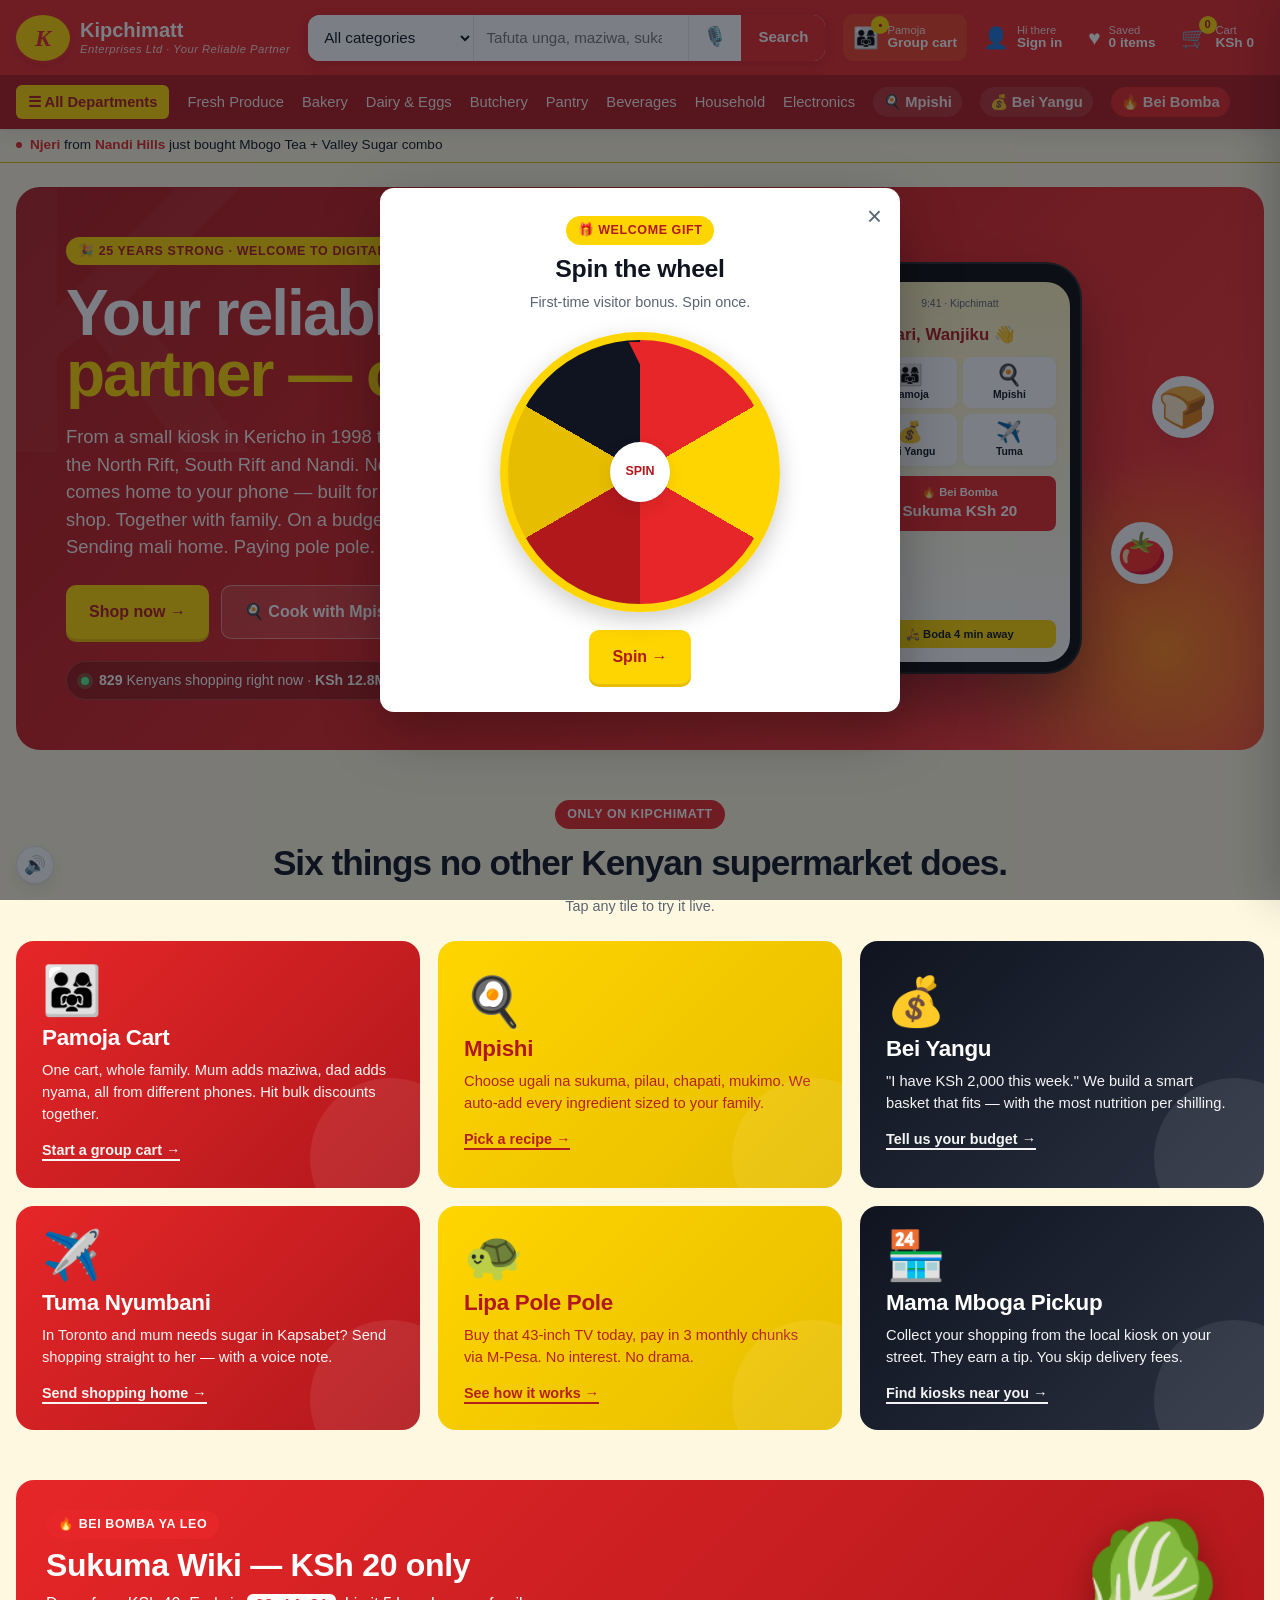
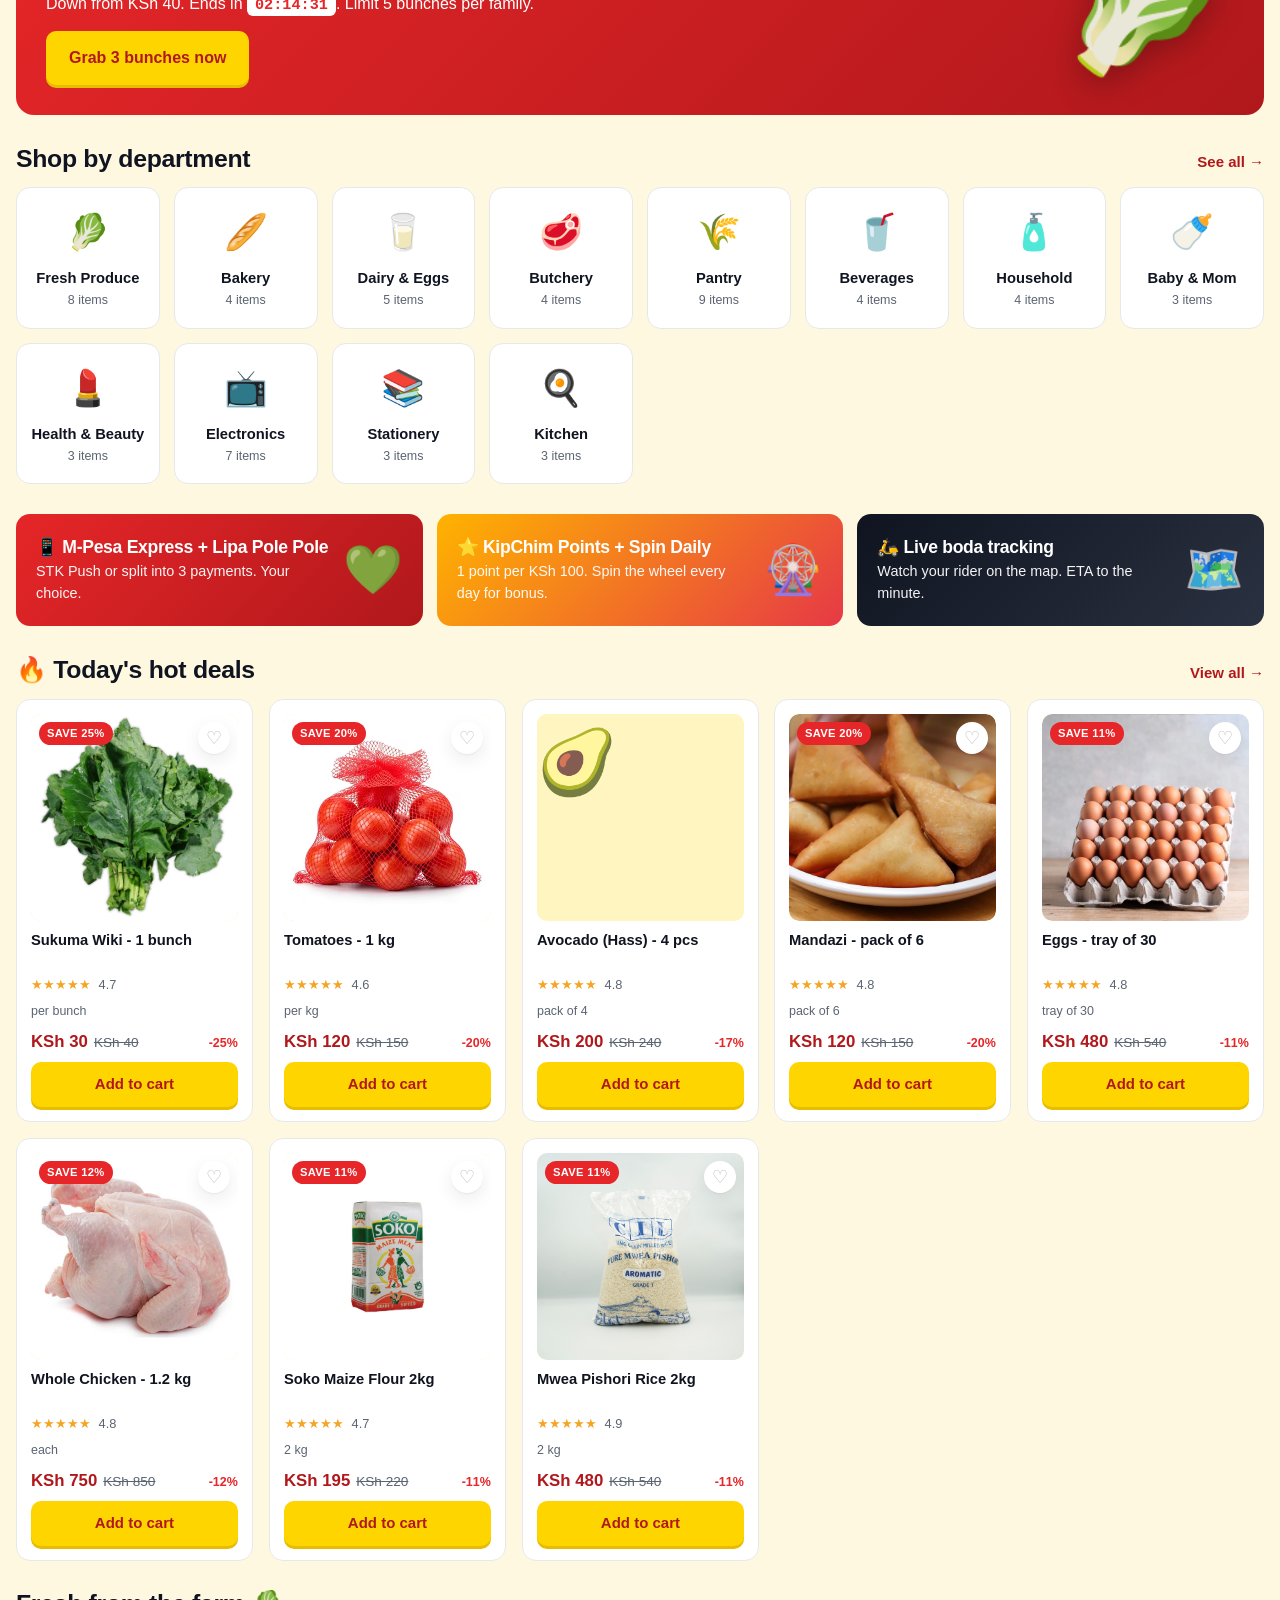
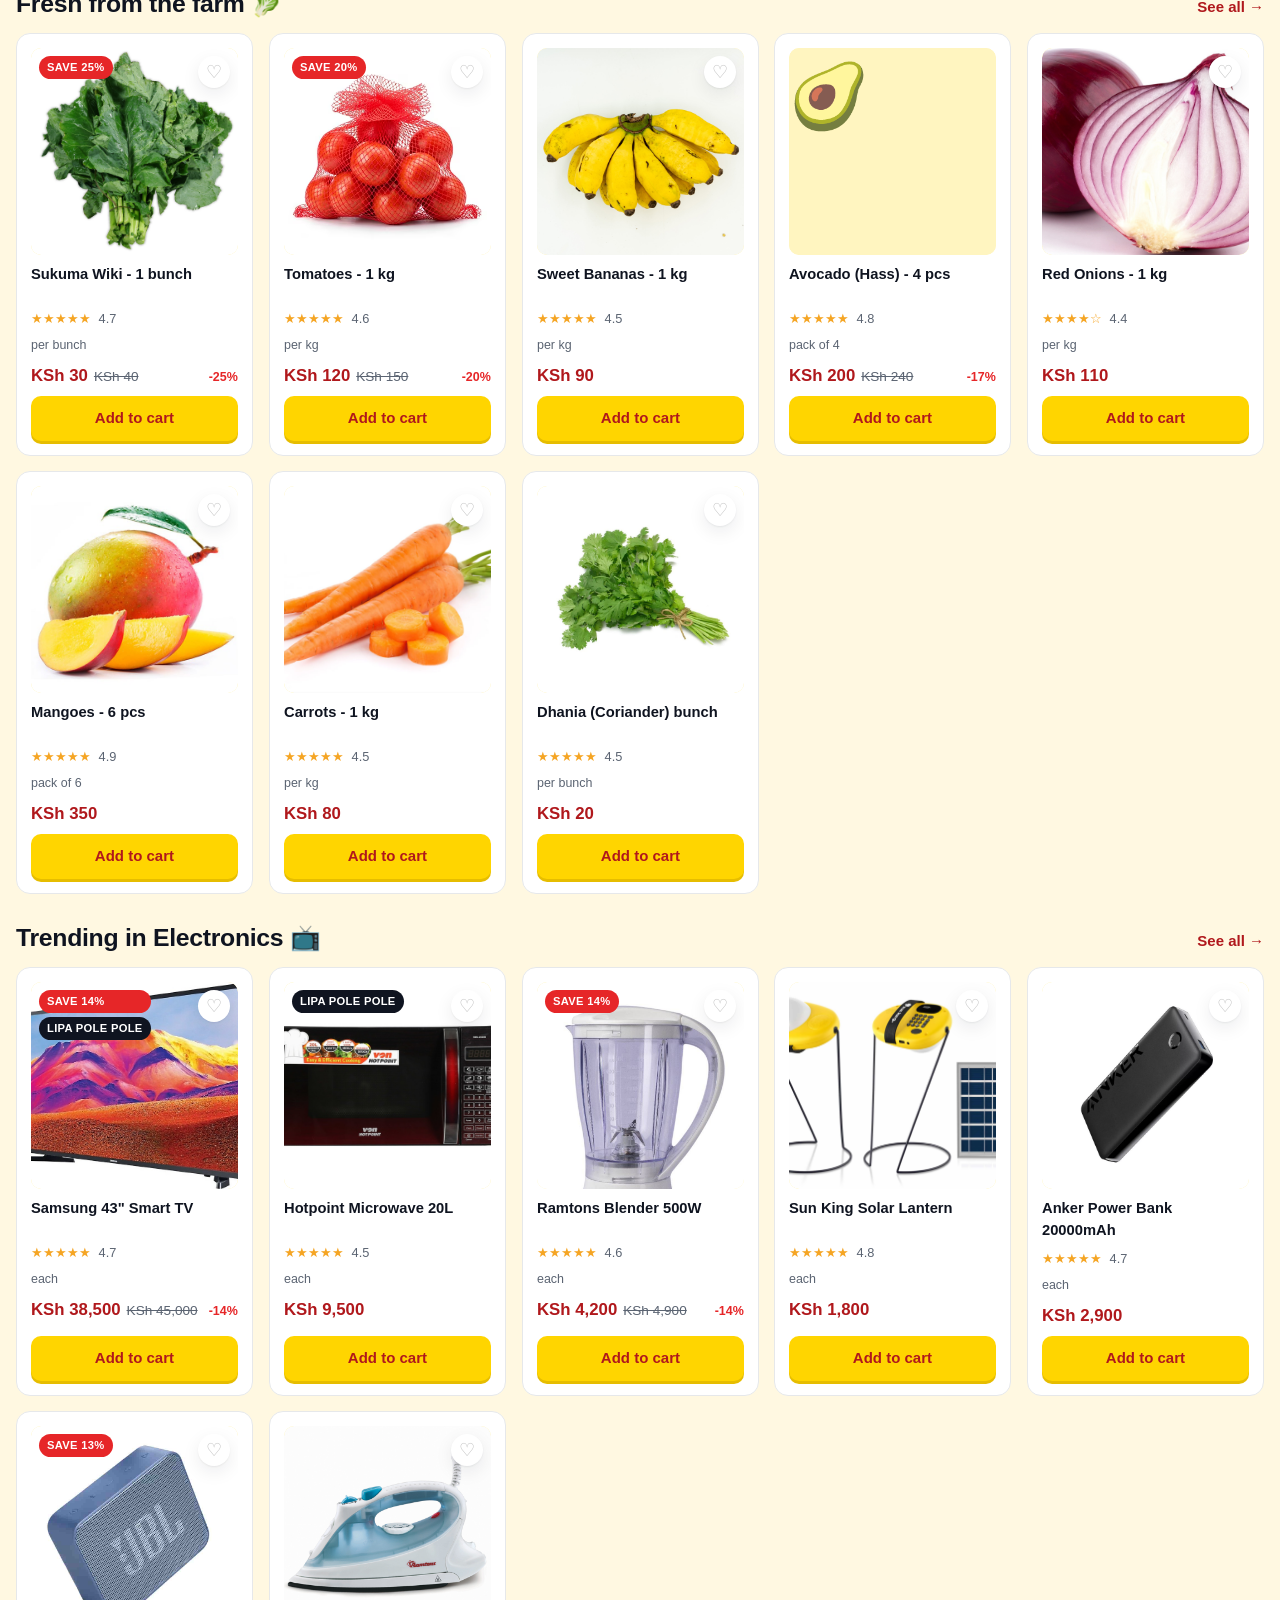
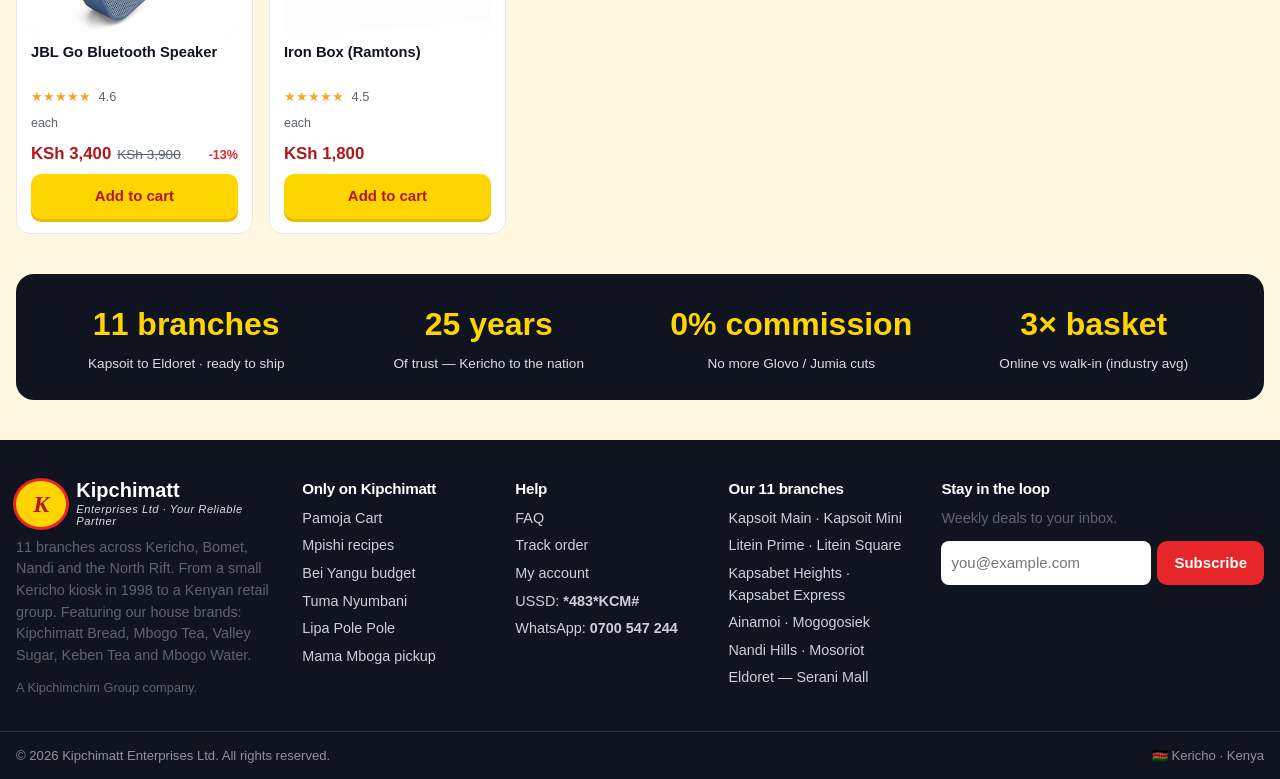
==== commit 7ab26cbd: "Add real product photos for 19 SKUs Pulled photos from the main branch upload and organized them int" ====
--- a/index.html
+++ b/index.html
@@ -7,7 +7,7 @@
   <meta name="description" content="Kipchimatt online — your reliable partner for fresh produce, groceries, electronics and house brands. Shop with family on Pamoja Cart, cook with Mpishi, budget with Bei Yangu, send home with Tuma Nyumbani, pay pole pole. A Kipchimchim Group company." />
   <meta name="theme-color" content="#e62628" />
   <link rel="icon" href="data:image/svg+xml;utf8,<svg xmlns='http://www.w3.org/2000/svg' viewBox='0 0 64 64'><ellipse cx='32' cy='32' rx='30' ry='26' fill='%23ffd500' stroke='%23e62628' stroke-width='4'/><text x='50%25' y='62%25' text-anchor='middle' font-family='Georgia,serif' font-style='italic' font-weight='900' font-size='34' fill='%23e62628'>K</text></svg>" />
-  <link rel="stylesheet" href="styles.css?v=20260514a" />
+  <link rel="stylesheet" href="styles.css?v=20260514b" />
 </head>
 <body>
 
@@ -556,6 +556,6 @@
   </div>
 </div>
 
-<script src="app.js?v=20260514a"></script>
+<script src="app.js?v=20260514b"></script>
 </body>
 </html>
--- a/styles.css
+++ b/styles.css
@@ -661,3 +661,20 @@
 .cart__topbar strong{color:var(--red);font-weight:800}
 .cart__topbar .btn{padding:6px 12px;color:var(--red);border-color:var(--red)}
 .cart__topbar .btn:hover{background:#fce4e4;border-color:var(--red-d);color:var(--red-d)}
+
+/* ===========================================================
+   PRODUCT IMAGES (local files in img/, emoji fallback)
+   =========================================================== */
+.product__img{width:100%;height:100%;object-fit:cover;border-radius:10px;display:block;background:var(--gold-l);transition:transform .25s ease}
+.product:hover .product__img{transform:scale(1.04)}
+.product__emoji{font-size:4rem;width:100%;height:100%;display:grid;place-items:center;background:var(--gold-l);border-radius:10px}
+
+.pdp__media{overflow:hidden;background:#fff}
+.pdp__img{width:100%;height:100%;object-fit:contain;border-radius:var(--radius);display:block;background:#fff;padding:20px}
+.pdp__emoji{font-size:10rem;width:100%;height:100%;display:grid;place-items:center;background:var(--gold-l);border-radius:var(--radius)}
+
+.cart-line__media{overflow:hidden;position:relative}
+.cart-line__media img{width:100%;height:100%;object-fit:cover;border-radius:8px;display:block}
+
+.cdrawer__emoji{overflow:hidden}
+.cdrawer__emoji img{width:48px;height:48px;object-fit:cover;border-radius:8px;display:block}
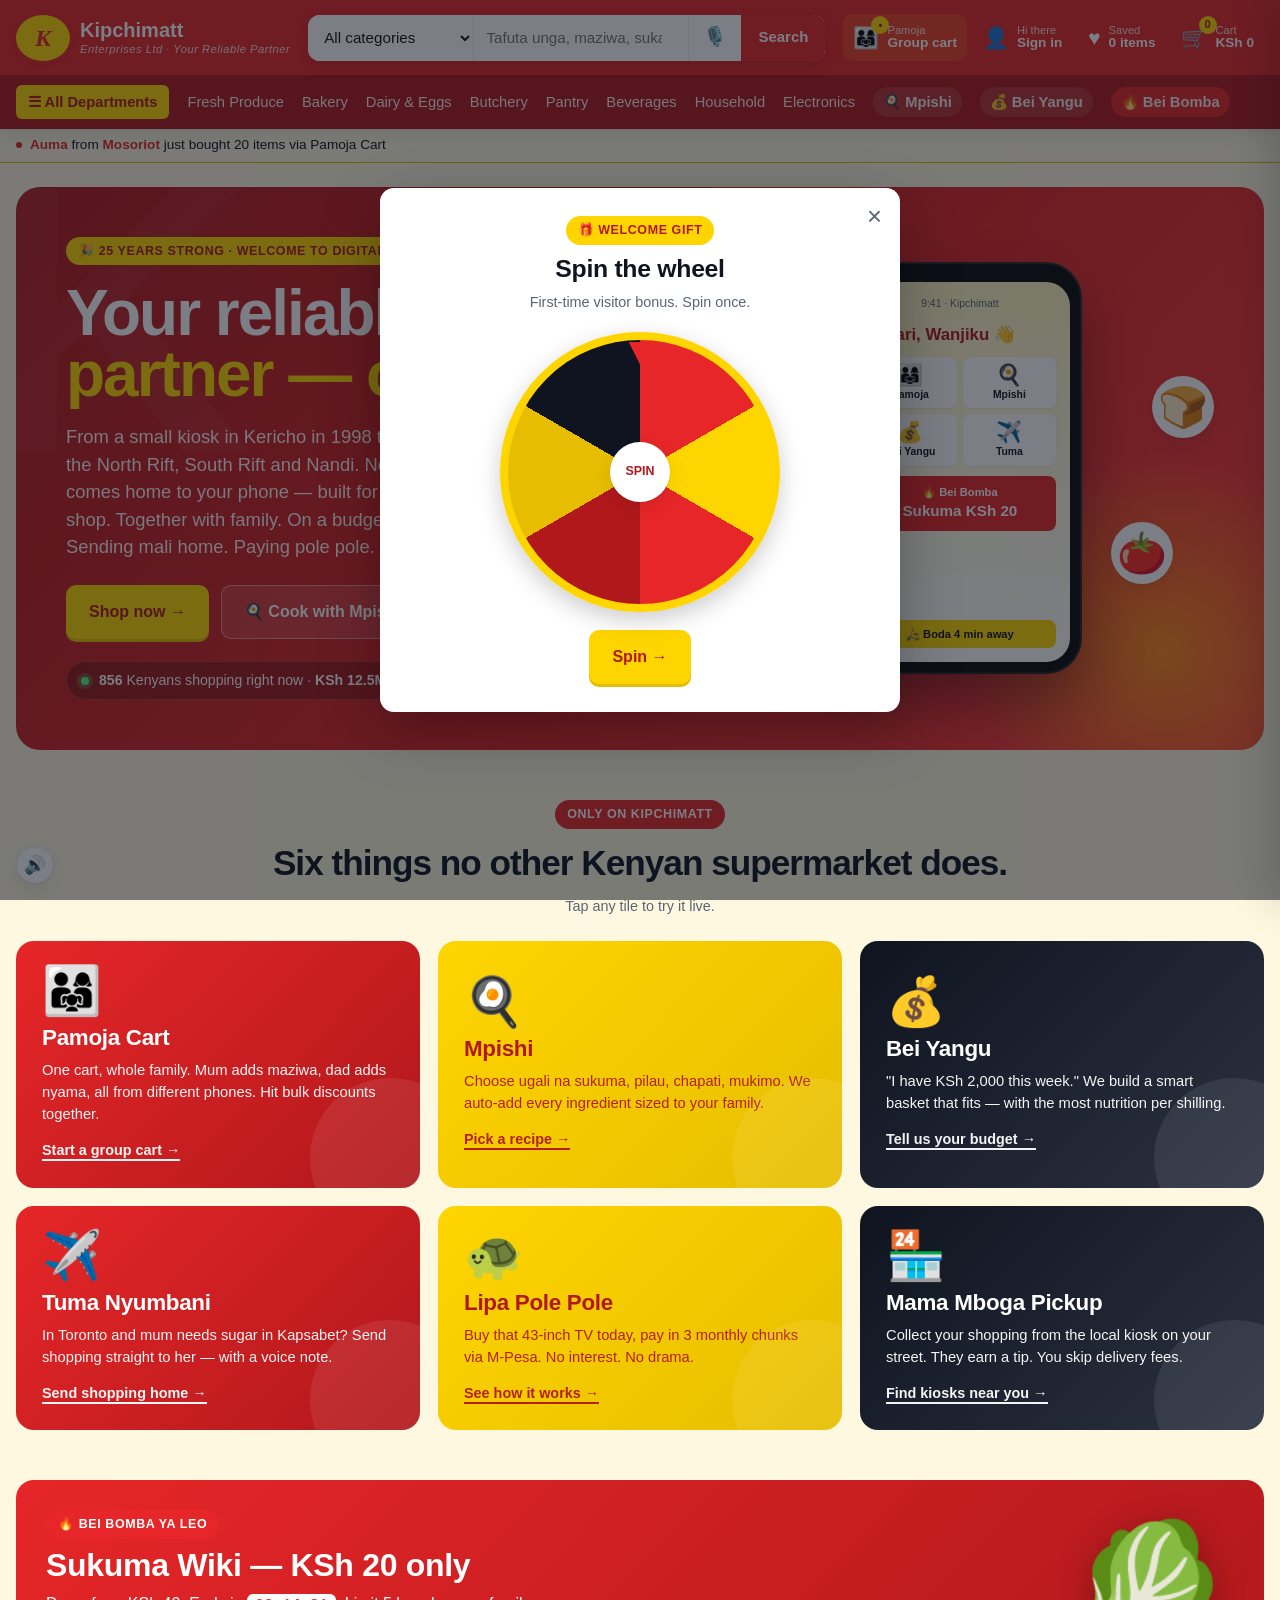
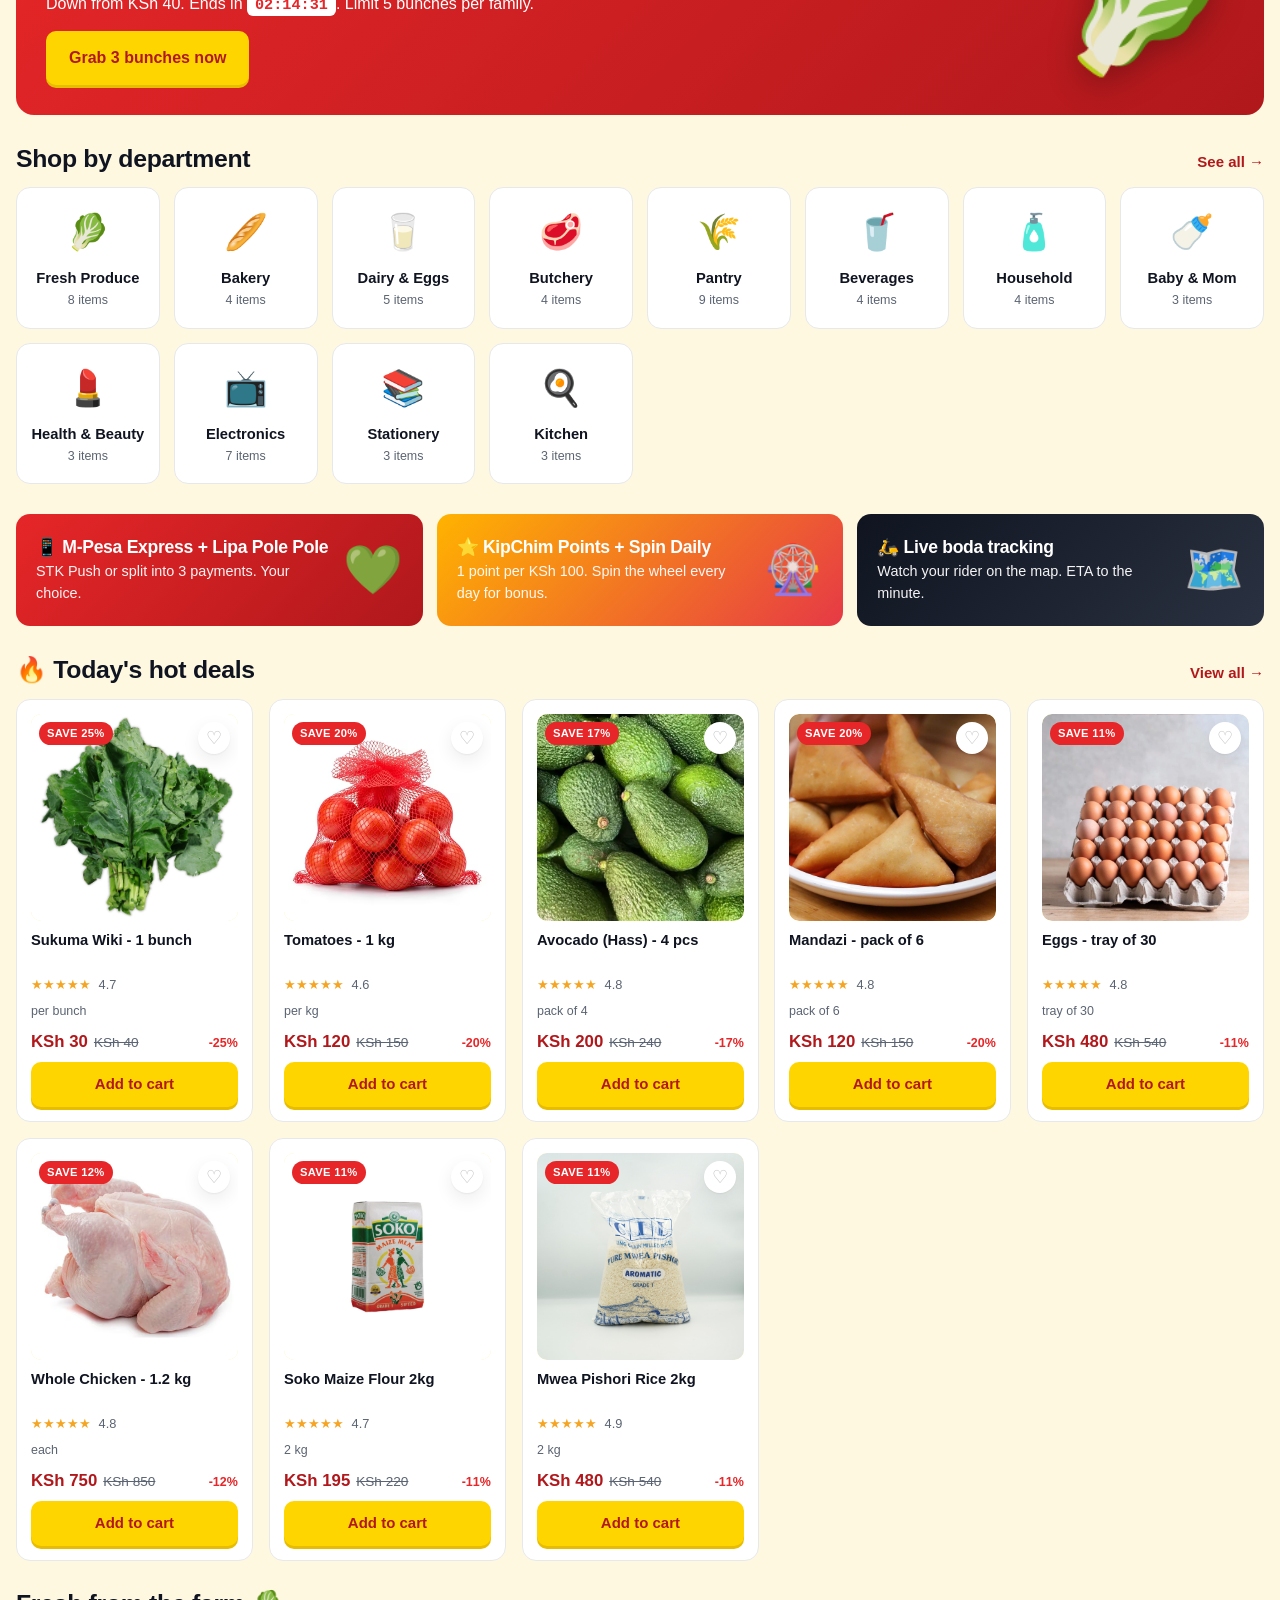
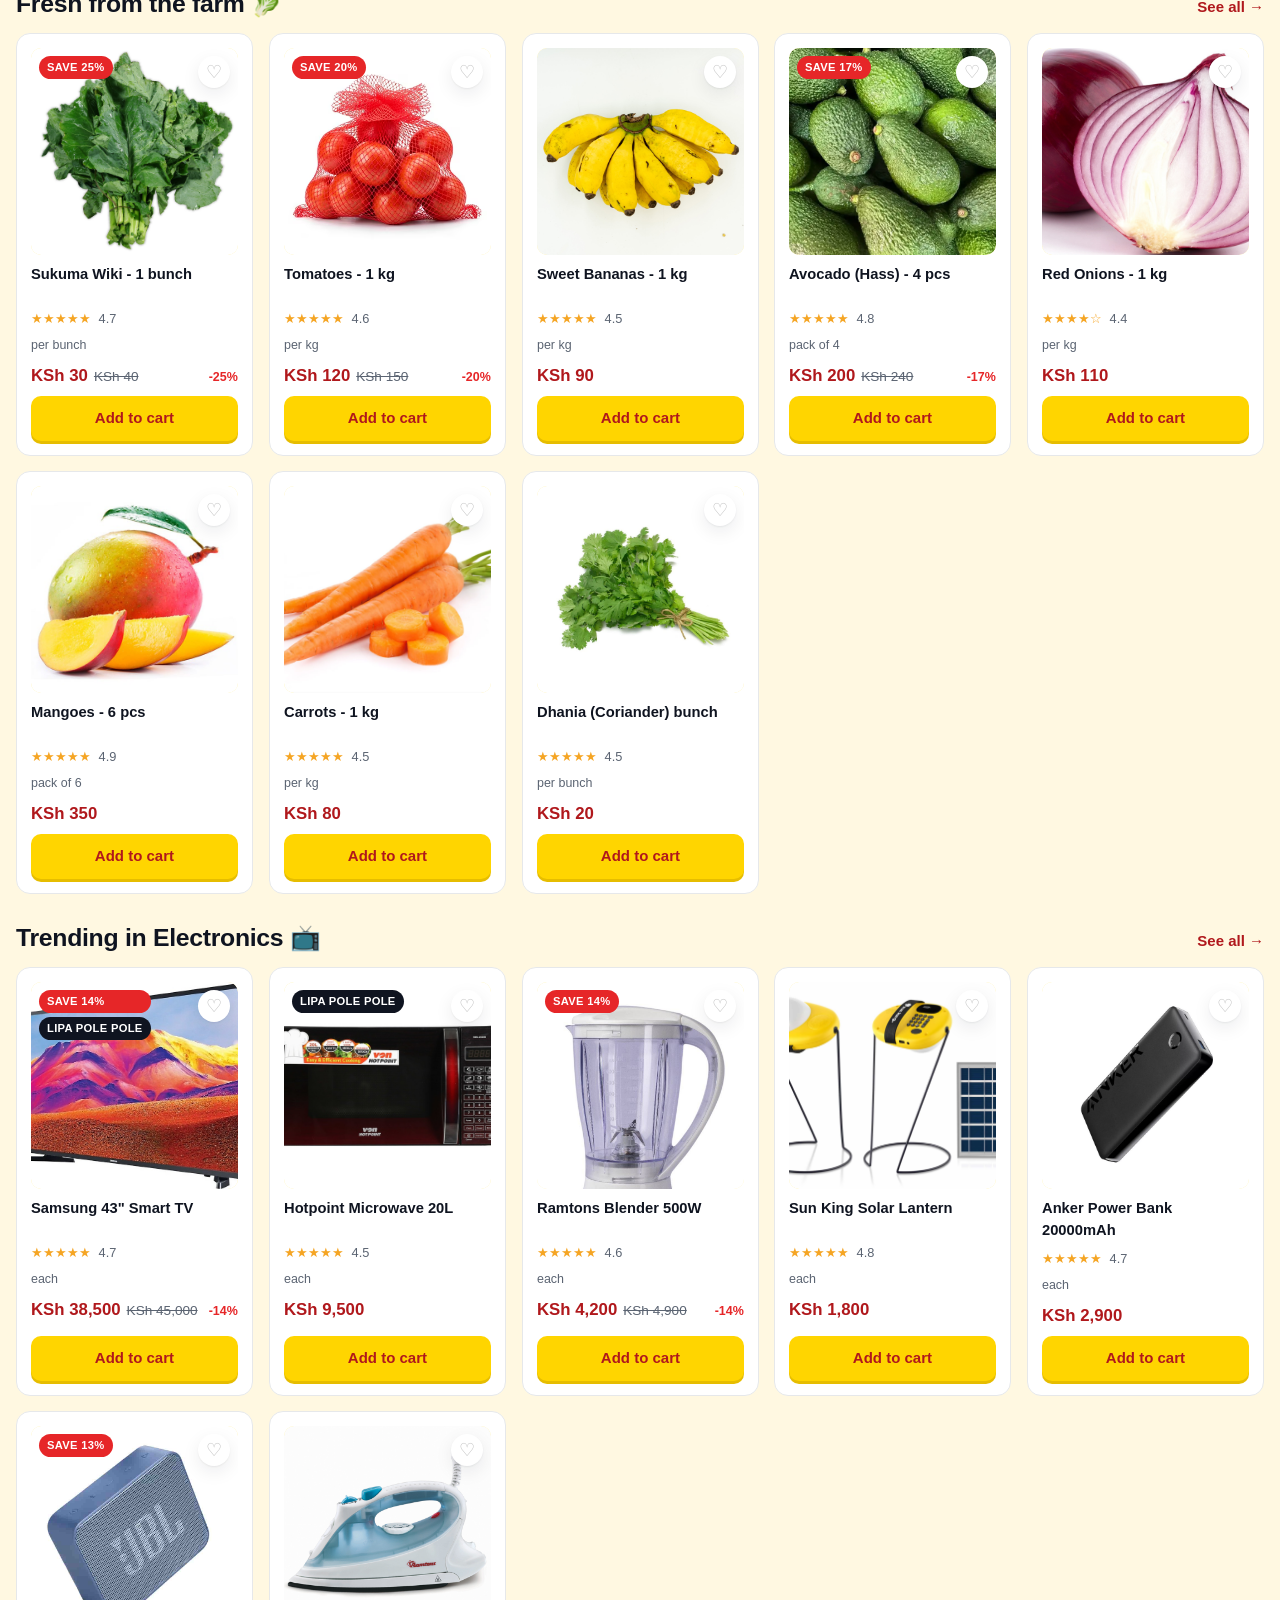
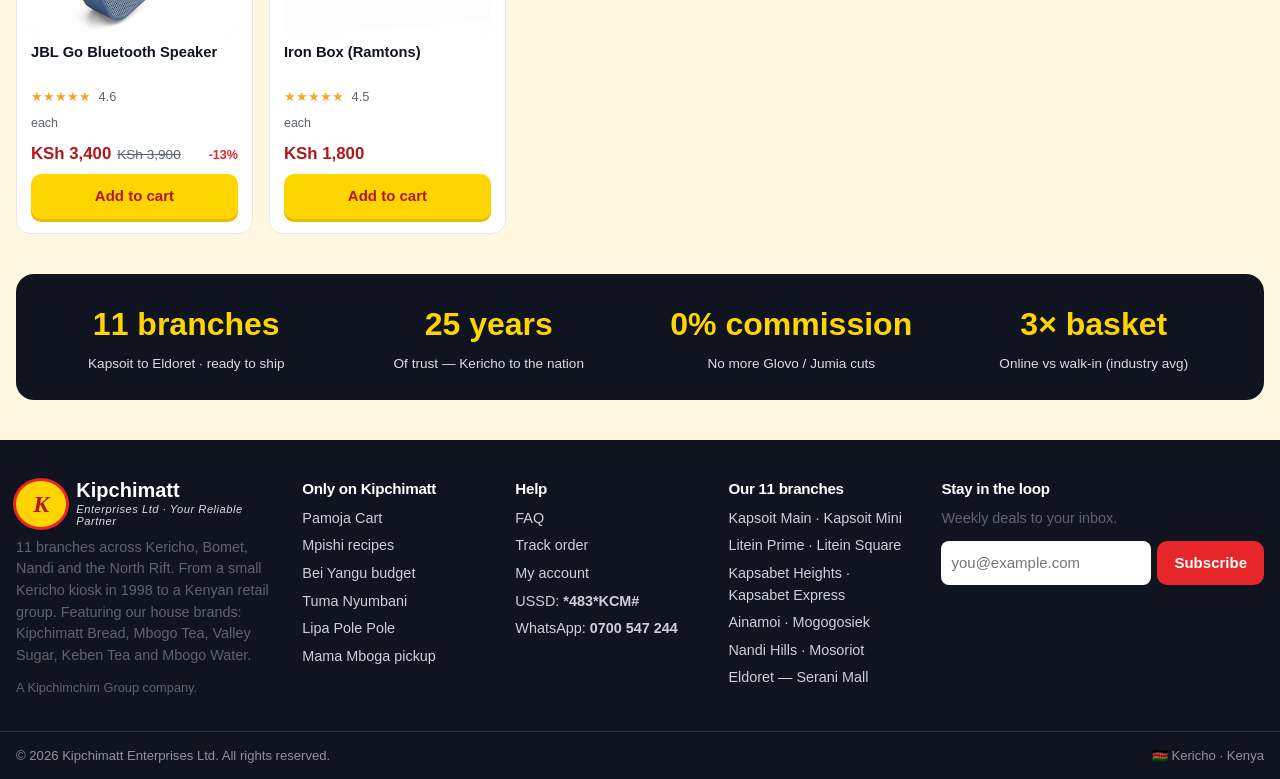
==== commit 9590f443: "Add avocado photo (p4) - rename images.webp to img/p4.webp and wire" ====
--- a/index.html
+++ b/index.html
@@ -7,7 +7,7 @@
   <meta name="description" content="Kipchimatt online — your reliable partner for fresh produce, groceries, electronics and house brands. Shop with family on Pamoja Cart, cook with Mpishi, budget with Bei Yangu, send home with Tuma Nyumbani, pay pole pole. A Kipchimchim Group company." />
   <meta name="theme-color" content="#e62628" />
   <link rel="icon" href="data:image/svg+xml;utf8,<svg xmlns='http://www.w3.org/2000/svg' viewBox='0 0 64 64'><ellipse cx='32' cy='32' rx='30' ry='26' fill='%23ffd500' stroke='%23e62628' stroke-width='4'/><text x='50%25' y='62%25' text-anchor='middle' font-family='Georgia,serif' font-style='italic' font-weight='900' font-size='34' fill='%23e62628'>K</text></svg>" />
-  <link rel="stylesheet" href="styles.css?v=20260514b" />
+  <link rel="stylesheet" href="styles.css?v=20260514c" />
 </head>
 <body>
 
@@ -556,6 +556,6 @@
   </div>
 </div>
 
-<script src="app.js?v=20260514b"></script>
+<script src="app.js?v=20260514c"></script>
 </body>
 </html>
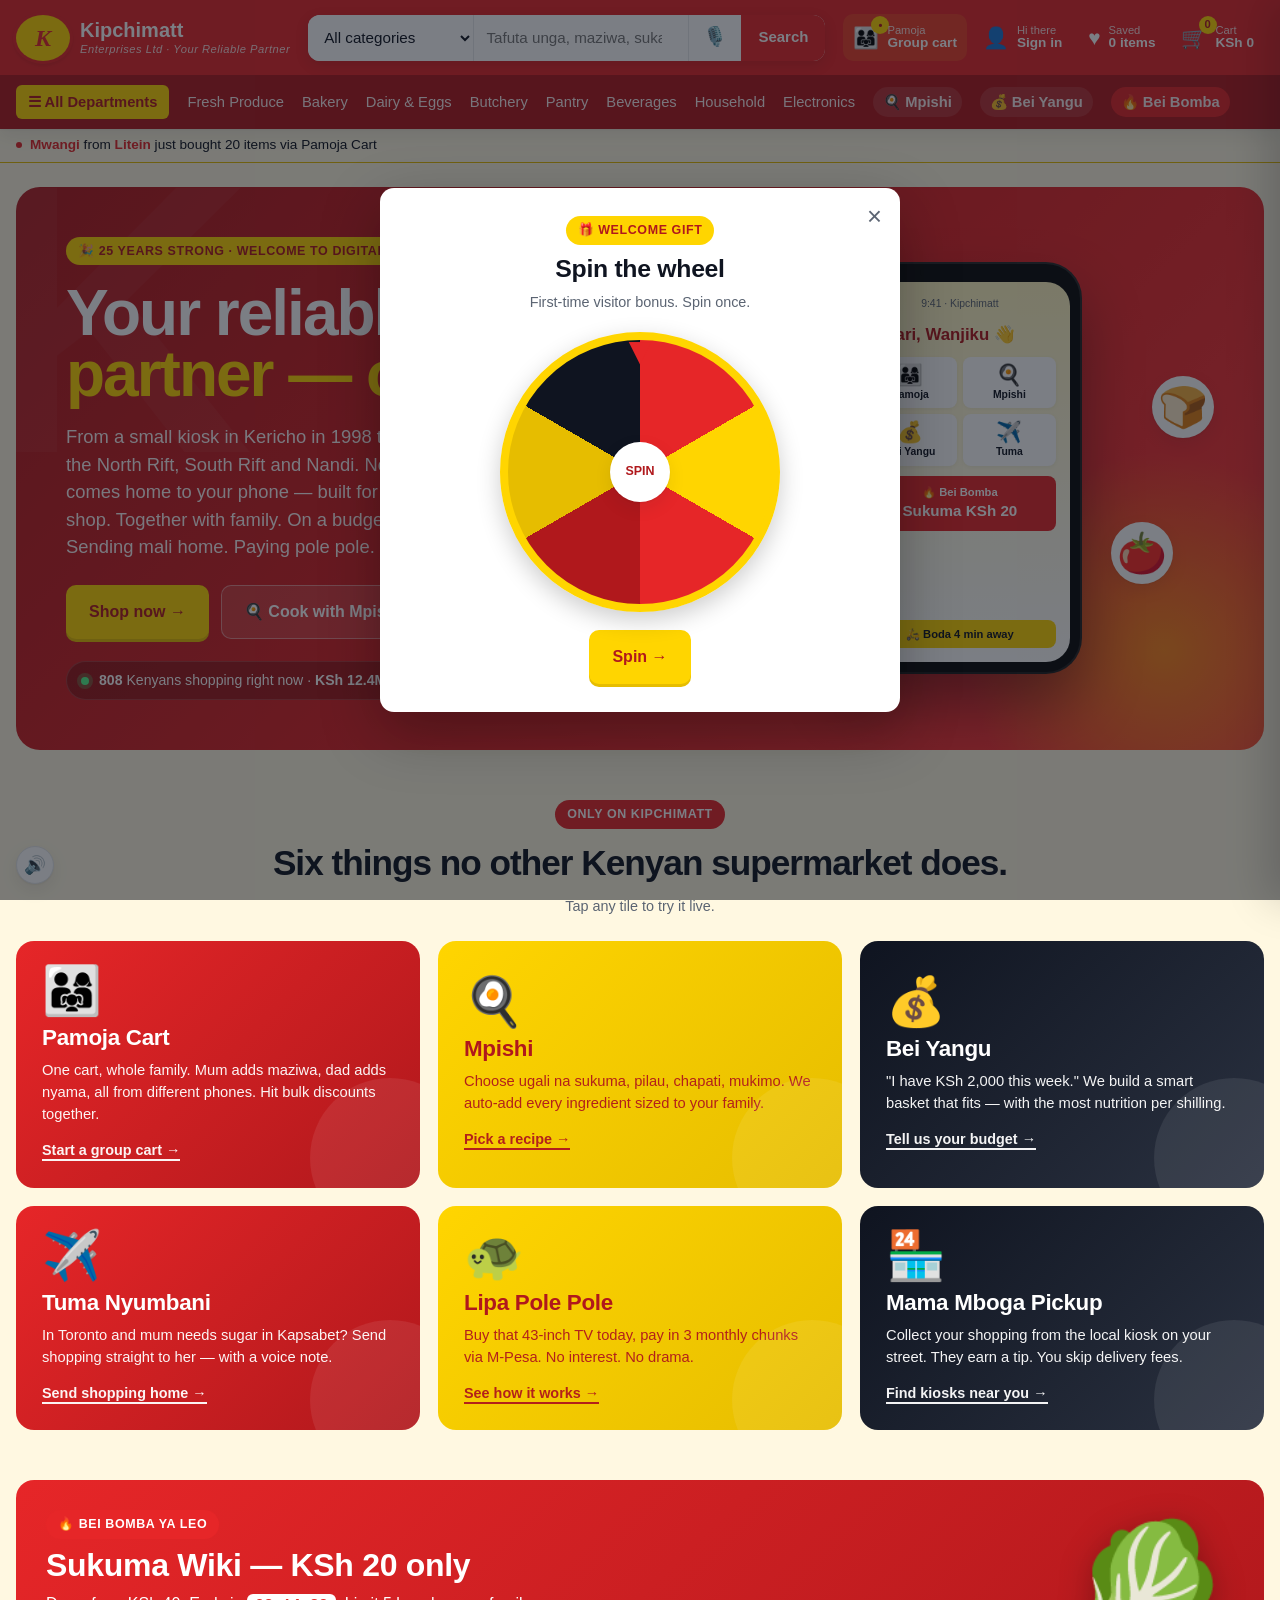
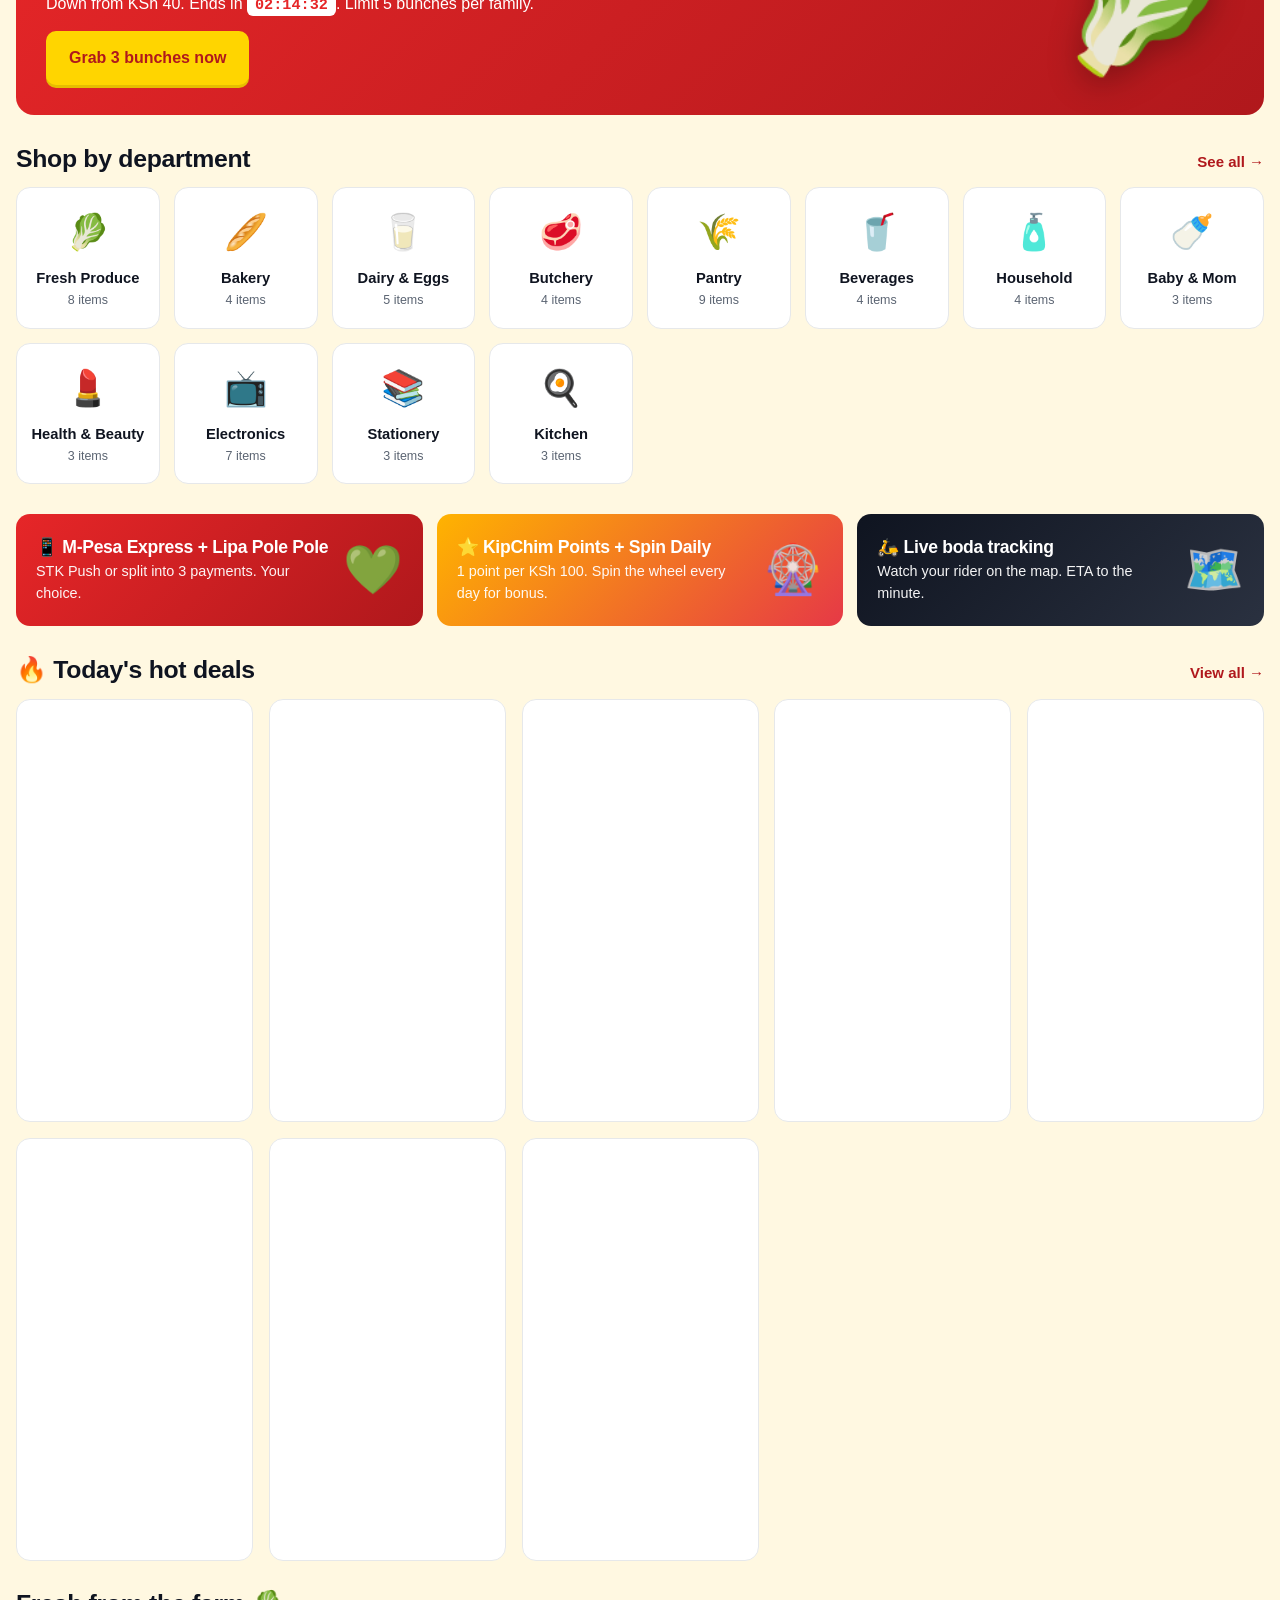
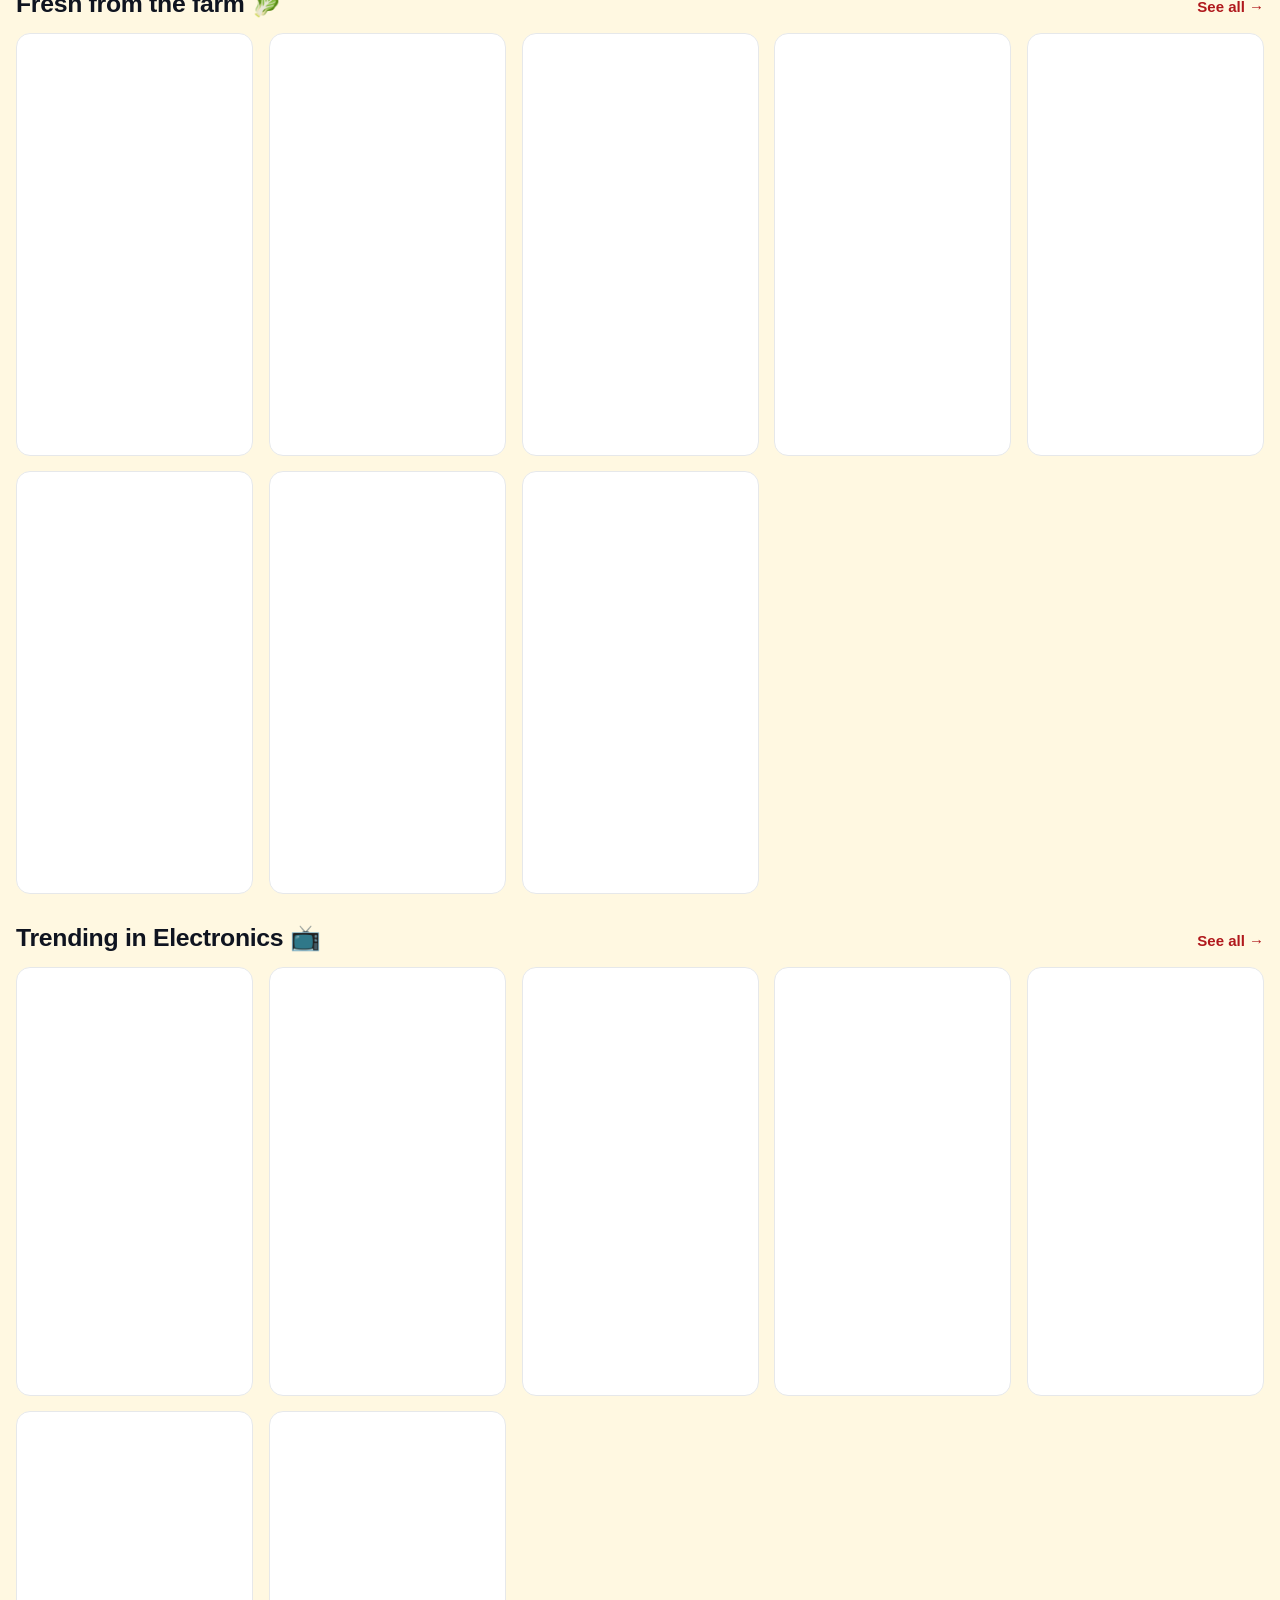
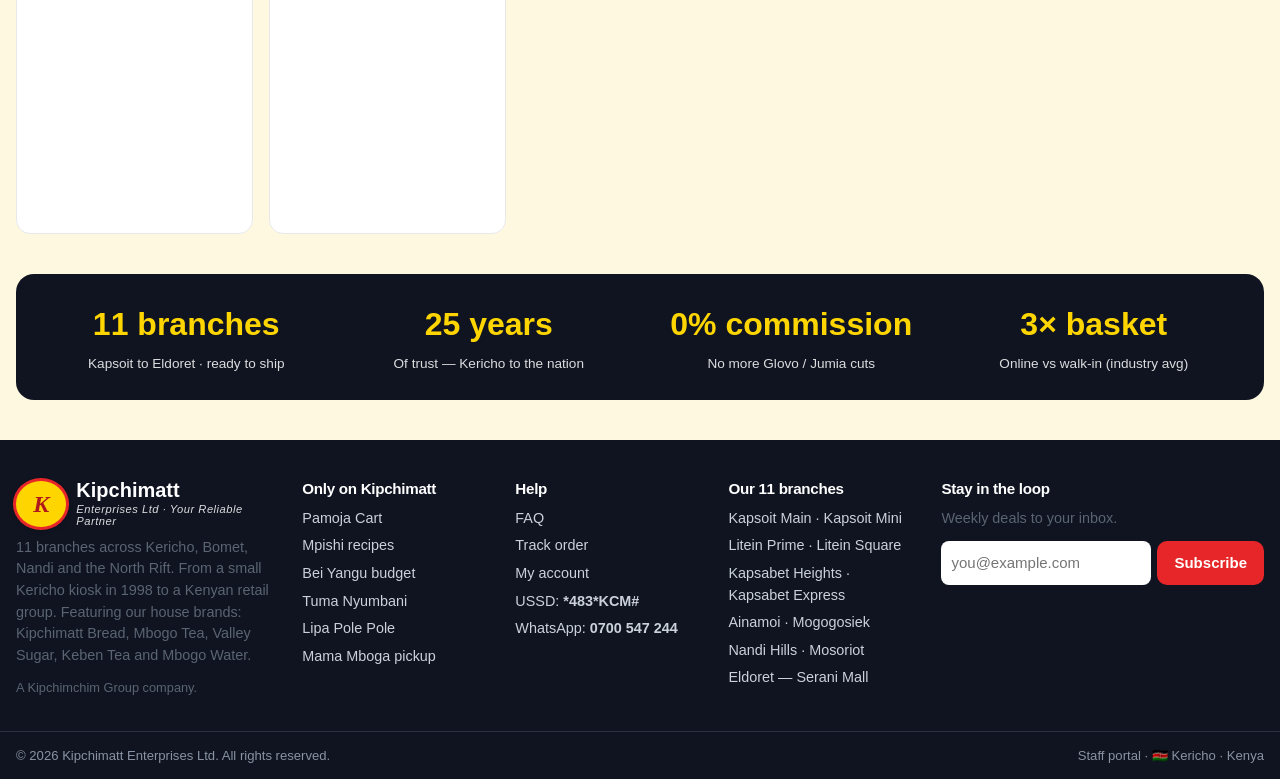
==== commit 0ea7dba3: "Add staff admin portal with login and dashboard Adds a separate staff-only experience accessible via" ====
--- a/index.html
+++ b/index.html
@@ -7,7 +7,7 @@
   <meta name="description" content="Kipchimatt online — your reliable partner for fresh produce, groceries, electronics and house brands. Shop with family on Pamoja Cart, cook with Mpishi, budget with Bei Yangu, send home with Tuma Nyumbani, pay pole pole. A Kipchimchim Group company." />
   <meta name="theme-color" content="#e62628" />
   <link rel="icon" href="data:image/svg+xml;utf8,<svg xmlns='http://www.w3.org/2000/svg' viewBox='0 0 64 64'><ellipse cx='32' cy='32' rx='30' ry='26' fill='%23ffd500' stroke='%23e62628' stroke-width='4'/><text x='50%25' y='62%25' text-anchor='middle' font-family='Georgia,serif' font-style='italic' font-weight='900' font-size='34' fill='%23e62628'>K</text></svg>" />
-  <link rel="stylesheet" href="styles.css?v=20260514c" />
+  <link rel="stylesheet" href="styles.css?v=20260514d" />
 </head>
 <body>
 
@@ -450,6 +450,13 @@
     </div>
   </section>
 
+  <!-- ============================================================ -->
+  <!-- ADMIN PORTAL (staff only) -->
+  <!-- ============================================================ -->
+  <section class="view view--full" data-view="admin" hidden>
+    <div id="adminView"></div>
+  </section>
+
 </main>
 
 <!-- ============ FOOTER ============ -->
@@ -506,7 +513,7 @@
   </div>
   <div class="footer__legal container">
     <span>© <span id="year"></span> Kipchimatt Enterprises Ltd. All rights reserved.</span>
-    <span>🇰🇪 Kericho · Kenya</span>
+    <span><a href="#" data-route="admin" style="color:#8a93a3">Staff portal</a> · 🇰🇪 Kericho · Kenya</span>
   </div>
 </footer>
 
@@ -556,6 +563,6 @@
   </div>
 </div>
 
-<script src="app.js?v=20260514c"></script>
+<script src="app.js?v=20260514d"></script>
 </body>
 </html>
--- a/styles.css
+++ b/styles.css
@@ -678,3 +678,110 @@
 
 .cdrawer__emoji{overflow:hidden}
 .cdrawer__emoji img{width:48px;height:48px;object-fit:cover;border-radius:8px;display:block}
+
+/* ===========================================================
+   ADMIN PORTAL (separate experience for Kipchimatt staff)
+   =========================================================== */
+
+/* Full-width view that escapes the .container max-width */
+.view--full{margin:0 -16px}
+
+/* Login screen */
+.adlogin{min-height:60vh;display:grid;place-items:center;padding:40px 20px}
+.adlogin__panel{background:#fff;border-radius:18px;padding:36px;max-width:420px;width:100%;box-shadow:var(--shadow-lg);border-top:6px solid var(--red)}
+.adlogin__brand{display:flex;align-items:center;gap:12px;margin-bottom:18px}
+.adlogin__brand .brand__mark{width:54px;height:46px}
+.adlogin__brand strong{font-size:1.3rem;display:block}
+.adlogin__brand small{color:var(--muted);font-style:italic}
+.adlogin h2{margin:18px 0 4px}
+.adlogin p{color:var(--muted);font-size:.9rem;margin-bottom:18px}
+.adlogin .demo{background:var(--gold-l);padding:10px 12px;border-radius:8px;font-size:.82rem;margin-top:14px;border-left:3px solid var(--yellow-d)}
+.adlogin .demo code{background:#fff;padding:1px 6px;border-radius:4px;font-weight:700}
+
+/* Admin shell */
+.admin{display:grid;grid-template-columns:240px 1fr;min-height:90vh;background:var(--bg)}
+.admin__sidebar{background:var(--ink);color:#fff;padding:20px 0;position:sticky;top:0;align-self:start;max-height:100vh;overflow-y:auto}
+.admin__sidebar .brand{padding:0 20px 14px;border-bottom:1px solid #2a3140;margin-bottom:14px}
+.admin__sidebar .brand__text strong,.admin__sidebar .brand__text small{color:#fff}
+.admin-nav{padding:0 10px}
+.admin-nav button{display:flex;align-items:center;gap:10px;width:100%;padding:10px 14px;border-radius:8px;color:#cbd1da;font-weight:600;font-size:.92rem;text-align:left;margin-bottom:2px}
+.admin-nav button:hover{background:#1f2735;color:#fff}
+.admin-nav button.is-active{background:var(--red);color:#fff}
+.admin-nav__sep{height:1px;background:#2a3140;margin:10px 14px}
+.admin-nav__sep span{display:block;font-size:.7rem;text-transform:uppercase;color:#6b7280;padding:8px 0 4px;letter-spacing:1px}
+
+.admin__main{padding:24px 28px}
+.admin__head{display:flex;justify-content:space-between;align-items:center;margin-bottom:18px;flex-wrap:wrap;gap:10px}
+.admin__head h2{margin:0;font-size:1.6rem}
+.admin__user{display:flex;align-items:center;gap:8px;background:#fff;border:1px solid var(--line);padding:6px 14px;border-radius:99px;font-size:.85rem}
+.admin__user .dot--live{margin-right:4px}
+
+/* KPI cards */
+.kpis{display:grid;grid-template-columns:repeat(auto-fit,minmax(180px,1fr));gap:14px;margin-bottom:24px}
+.kpi{background:#fff;border:1px solid var(--line);border-radius:12px;padding:16px;position:relative;overflow:hidden}
+.kpi__label{font-size:.78rem;text-transform:uppercase;letter-spacing:.5px;color:var(--muted);font-weight:700}
+.kpi__value{font-size:1.9rem;font-weight:900;color:var(--ink);margin-top:4px;line-height:1}
+.kpi__delta{font-size:.78rem;margin-top:6px;font-weight:700}
+.kpi__delta.up{color:#1aab4a}
+.kpi__delta.down{color:var(--red)}
+.kpi--red{border-top:4px solid var(--red)}
+.kpi--gold{border-top:4px solid var(--yellow)}
+.kpi--ink{border-top:4px solid var(--ink)}
+.kpi--green{border-top:4px solid #1aab4a}
+.kpi__icon{position:absolute;right:14px;top:14px;font-size:1.6rem;opacity:.5}
+
+/* Tables */
+.adtable{background:#fff;border:1px solid var(--line);border-radius:12px;overflow:hidden;margin-bottom:18px}
+.adtable__head{display:flex;justify-content:space-between;align-items:center;padding:14px 16px;border-bottom:1px solid var(--line);background:var(--bg)}
+.adtable__head h3{margin:0;font-size:1.05rem}
+.adtable table{width:100%;border-collapse:collapse;font-size:.92rem}
+.adtable th{text-align:left;padding:10px 16px;font-size:.78rem;text-transform:uppercase;letter-spacing:.4px;color:var(--muted);background:#fafafa;border-bottom:1px solid var(--line);font-weight:700}
+.adtable td{padding:10px 16px;border-bottom:1px solid var(--line);vertical-align:middle}
+.adtable tr:last-child td{border-bottom:0}
+.adtable tr:hover td{background:#fff8e1}
+.adtable img{width:34px;height:34px;border-radius:6px;object-fit:cover;display:inline-block;vertical-align:middle;margin-right:8px}
+.adtable__empty{padding:30px;text-align:center;color:var(--muted)}
+.adtable__actions{display:flex;gap:6px}
+.adtable__actions button{padding:4px 10px;font-size:.78rem;border-radius:6px;border:1px solid var(--line);background:#fff;font-weight:700;cursor:pointer}
+.adtable__actions button:hover{background:var(--gold-l);border-color:var(--yellow-d)}
+.adtable__actions .danger:hover{background:#fce4e4;border-color:var(--red);color:var(--red-d)}
+
+/* Inline edit fields */
+.adinp{padding:5px 8px;border:1px solid var(--line);border-radius:5px;width:90px;font:inherit;font-size:.88rem}
+.adinp:focus{outline:2px solid var(--red);border-color:var(--red)}
+.adselect{padding:5px 8px;border:1px solid var(--line);border-radius:5px;font-size:.85rem;font-weight:700;background:#fff;cursor:pointer}
+
+/* Status pills (table) */
+.pill{padding:3px 8px;border-radius:99px;font-size:.7rem;font-weight:800;letter-spacing:.3px;text-transform:uppercase}
+.pill--pending{background:#fff3cd;color:#8a6d00}
+.pill--paid{background:#cfe6d8;color:#0a5a2a}
+.pill--shipped{background:#d6e8ff;color:#0a4ea0}
+.pill--delivered{background:#cfe6d8;color:#0a5a2a}
+.pill--cancelled{background:#fce4e4;color:var(--red-d)}
+
+/* Simple bar chart (Reports view) */
+.bars{background:#fff;border:1px solid var(--line);border-radius:12px;padding:18px;margin-bottom:18px}
+.bars h3{margin:0 0 14px}
+.bar{display:grid;grid-template-columns:140px 1fr 80px;gap:10px;align-items:center;margin-bottom:6px;font-size:.88rem}
+.bar__name{font-weight:600;color:var(--ink)}
+.bar__track{height:14px;background:var(--line);border-radius:8px;overflow:hidden}
+.bar__fill{height:100%;background:linear-gradient(90deg,var(--red),var(--yellow));border-radius:8px;transition:width .6s ease}
+.bar__value{text-align:right;font-weight:800;color:var(--red);font-variant-numeric:tabular-nums}
+
+/* Forms inside admin panels */
+.adform{background:#fff;border:1px solid var(--line);border-radius:12px;padding:18px;margin-bottom:18px}
+.adform h3{margin:0 0 12px}
+.adform .row{display:grid;grid-template-columns:repeat(auto-fit,minmax(200px,1fr));gap:12px;margin-bottom:10px}
+.adform label{display:block;font-weight:700;font-size:.82rem;margin-bottom:4px;color:var(--muted)}
+.adform input,.adform select,.adform textarea{width:100%;padding:8px 10px;border:1px solid var(--line);border-radius:6px;font:inherit}
+
+/* Mobile */
+@media(max-width:980px){
+  .admin{grid-template-columns:1fr}
+  .admin__sidebar{position:static;max-height:none}
+  .admin-nav{display:flex;gap:4px;overflow-x:auto;padding:0 10px 10px}
+  .admin-nav__sep{display:none}
+  .admin-nav button{flex:0 0 auto;font-size:.82rem;padding:8px 12px}
+  .admin__main{padding:14px}
+  .adtable{font-size:.78rem;overflow-x:auto}
+}
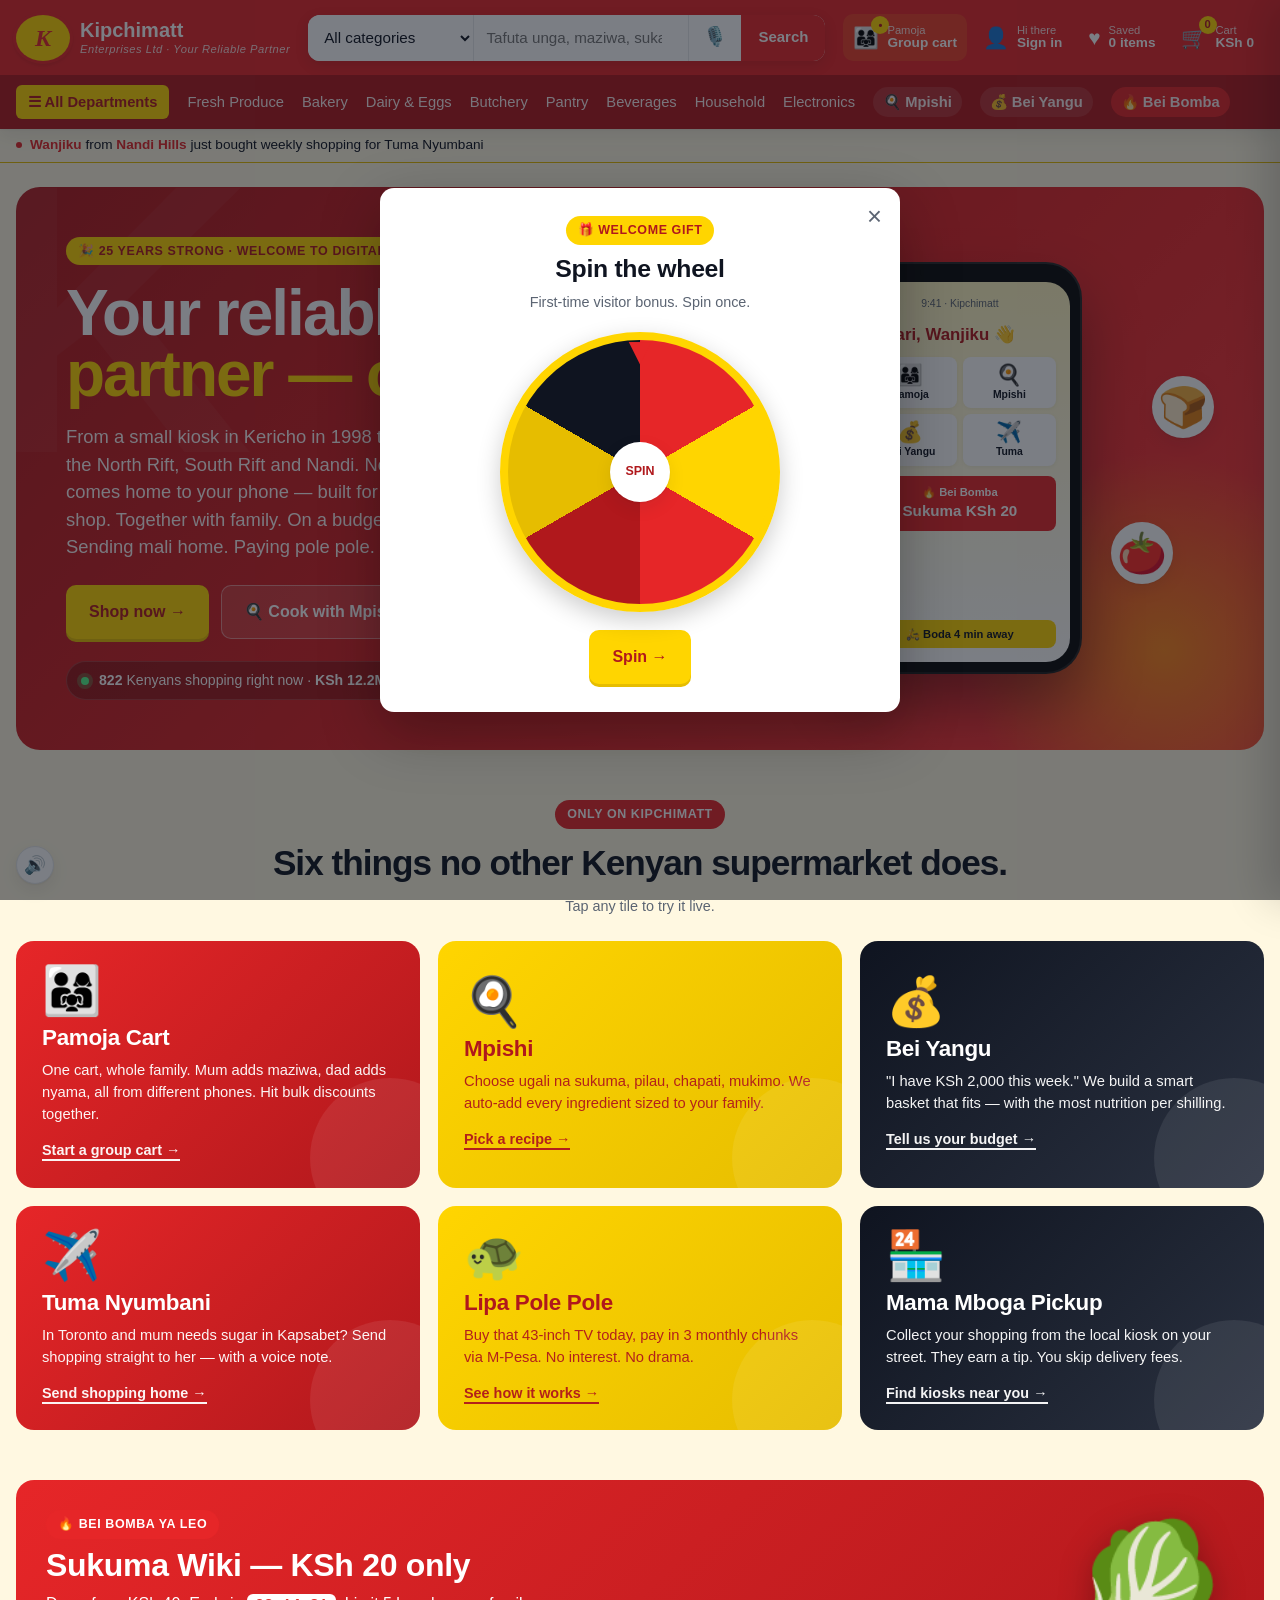
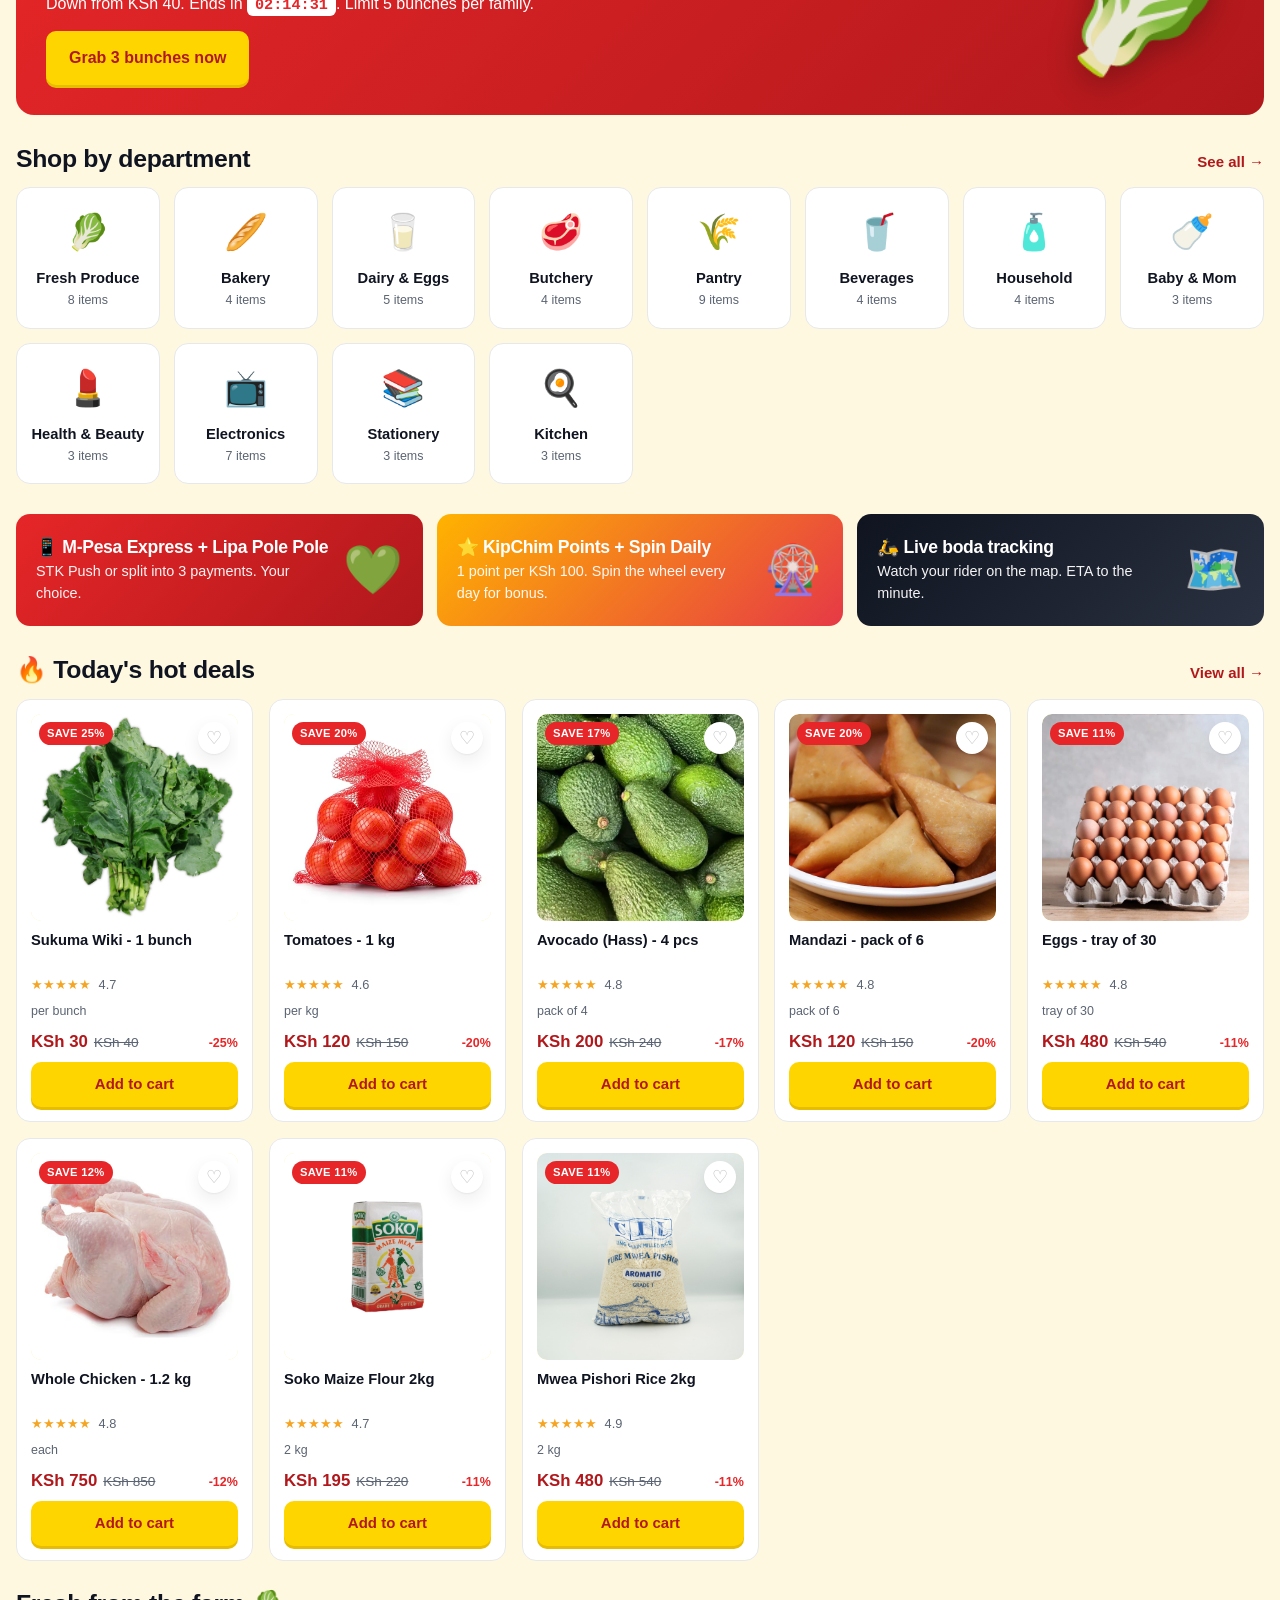
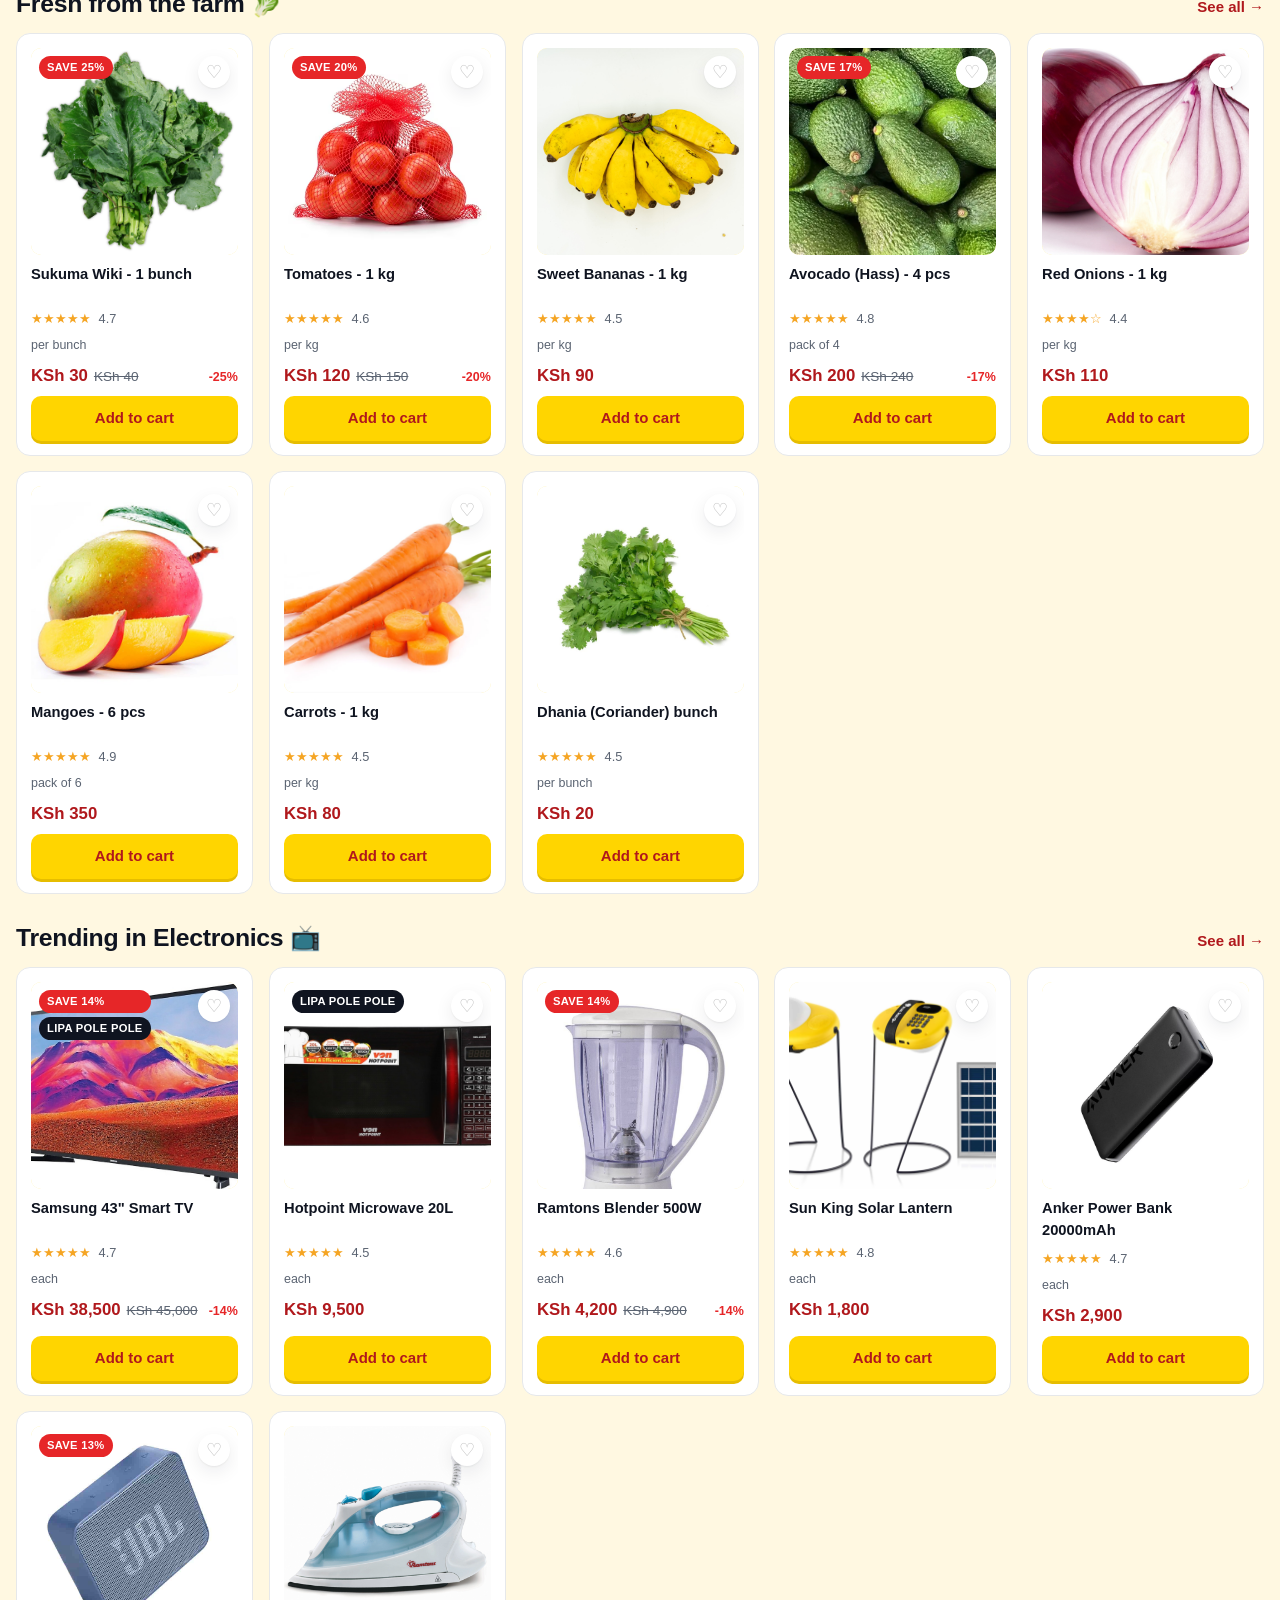
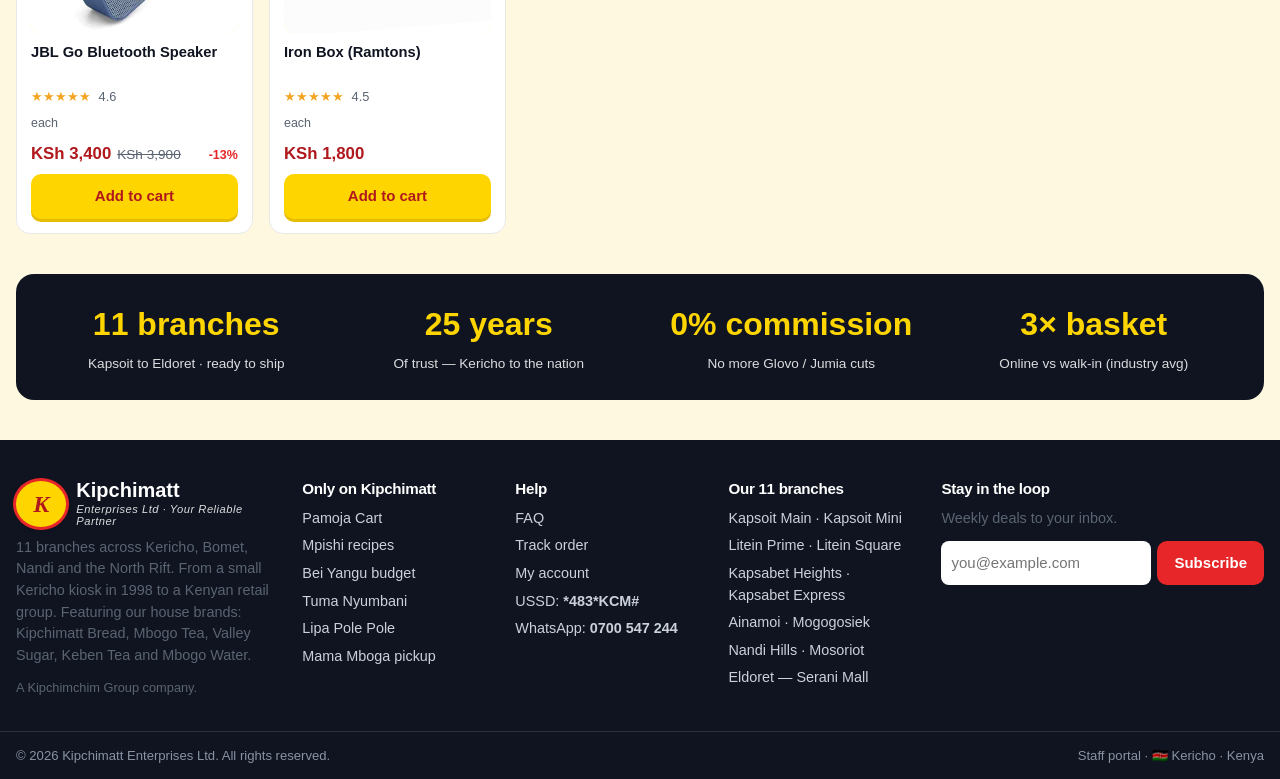
==== commit 43d9000c: "Expand admin: add products, full promo CRUD, live deliveries tracking Products tab: - New 'Add a new" ====
--- a/index.html
+++ b/index.html
@@ -7,7 +7,7 @@
   <meta name="description" content="Kipchimatt online — your reliable partner for fresh produce, groceries, electronics and house brands. Shop with family on Pamoja Cart, cook with Mpishi, budget with Bei Yangu, send home with Tuma Nyumbani, pay pole pole. A Kipchimchim Group company." />
   <meta name="theme-color" content="#e62628" />
   <link rel="icon" href="data:image/svg+xml;utf8,<svg xmlns='http://www.w3.org/2000/svg' viewBox='0 0 64 64'><ellipse cx='32' cy='32' rx='30' ry='26' fill='%23ffd500' stroke='%23e62628' stroke-width='4'/><text x='50%25' y='62%25' text-anchor='middle' font-family='Georgia,serif' font-style='italic' font-weight='900' font-size='34' fill='%23e62628'>K</text></svg>" />
-  <link rel="stylesheet" href="styles.css?v=20260514d" />
+  <link rel="stylesheet" href="styles.css?v=20260514e" />
 </head>
 <body>
 
@@ -563,6 +563,6 @@
   </div>
 </div>
 
-<script src="app.js?v=20260514d"></script>
+<script src="app.js?v=20260514e"></script>
 </body>
 </html>
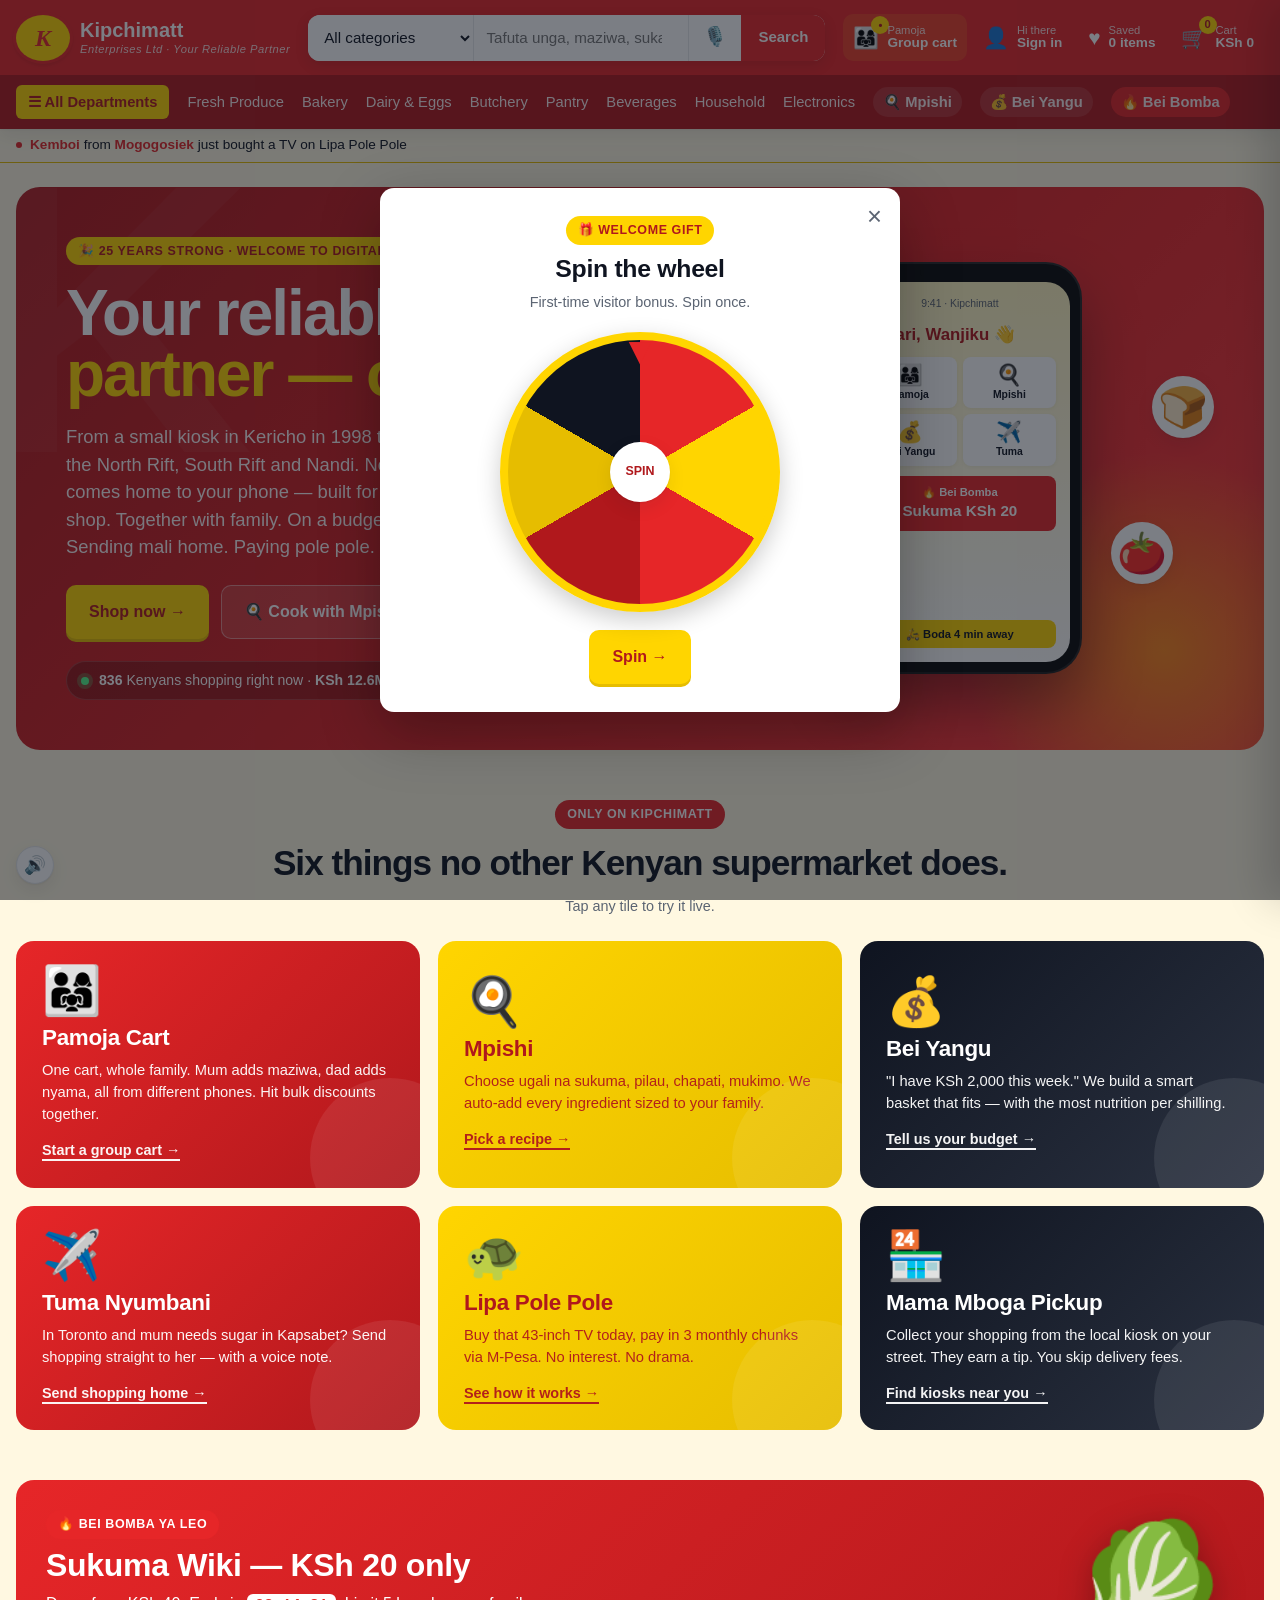
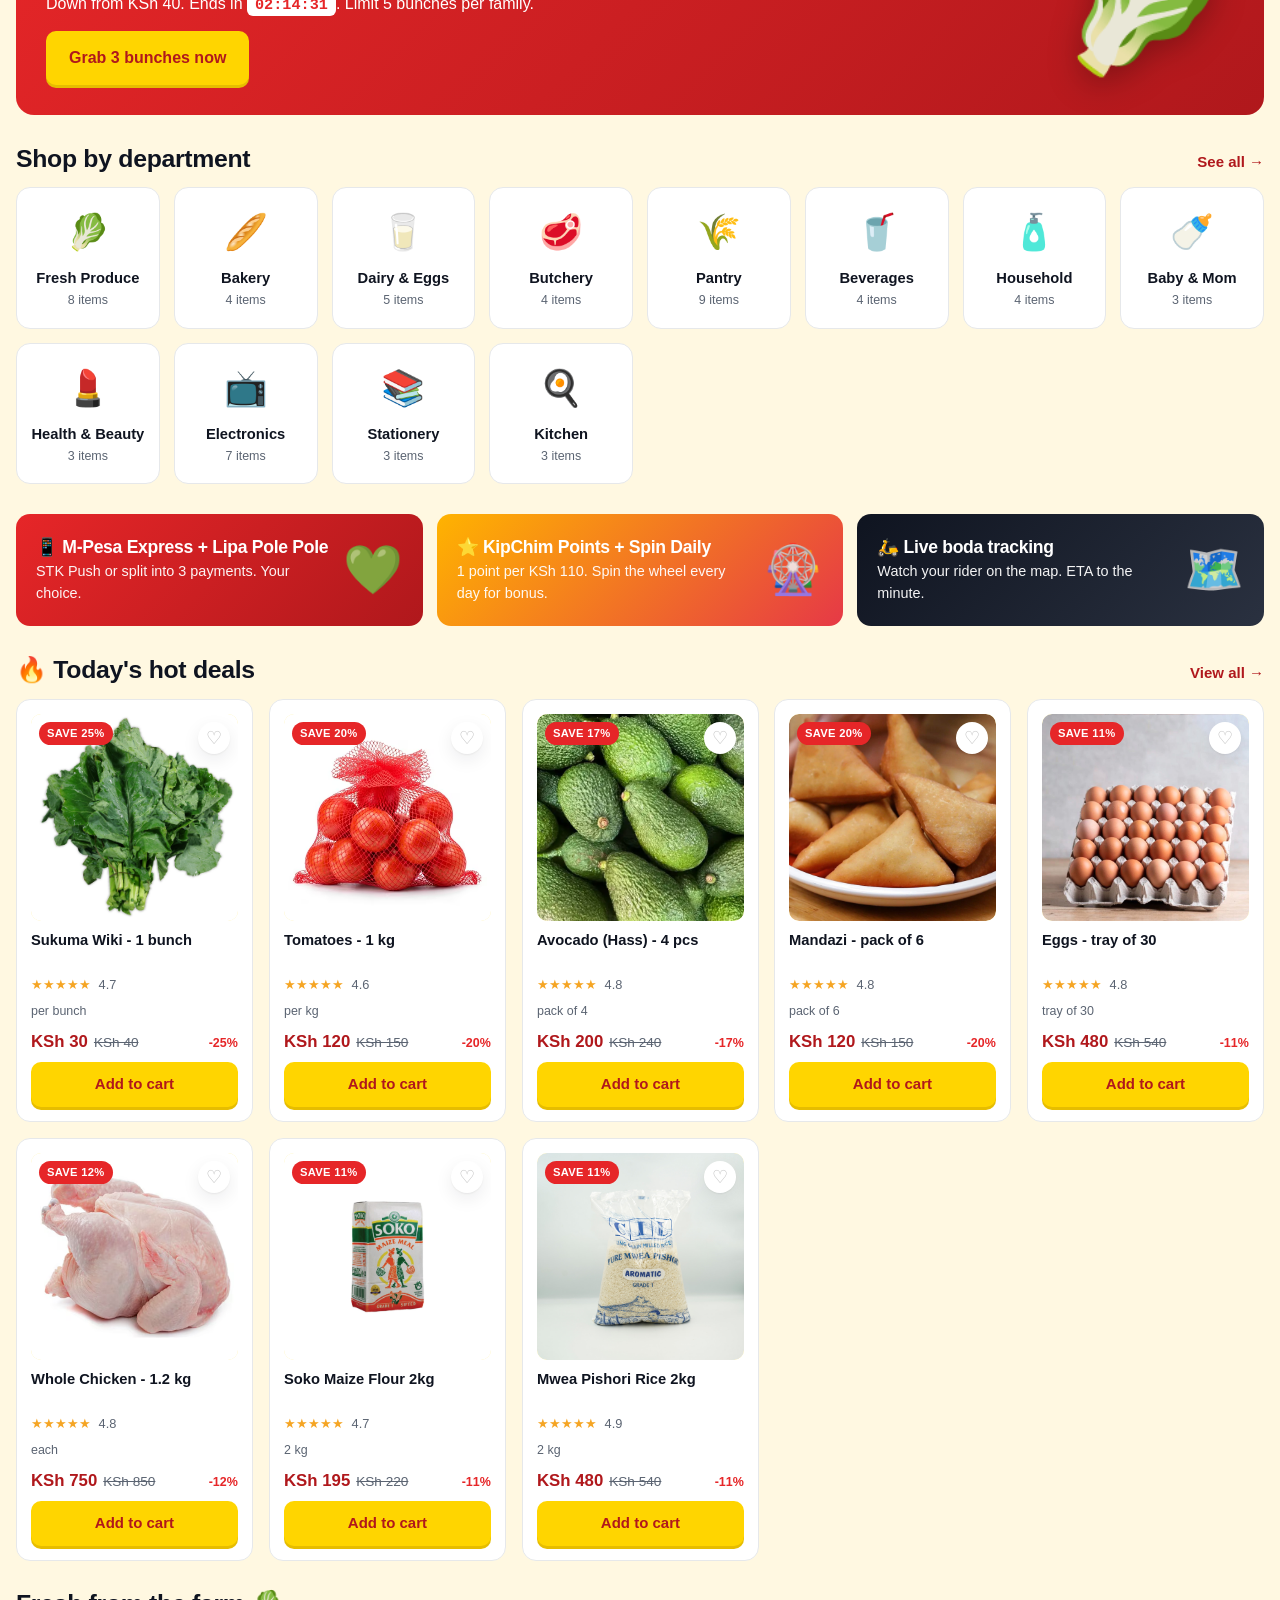
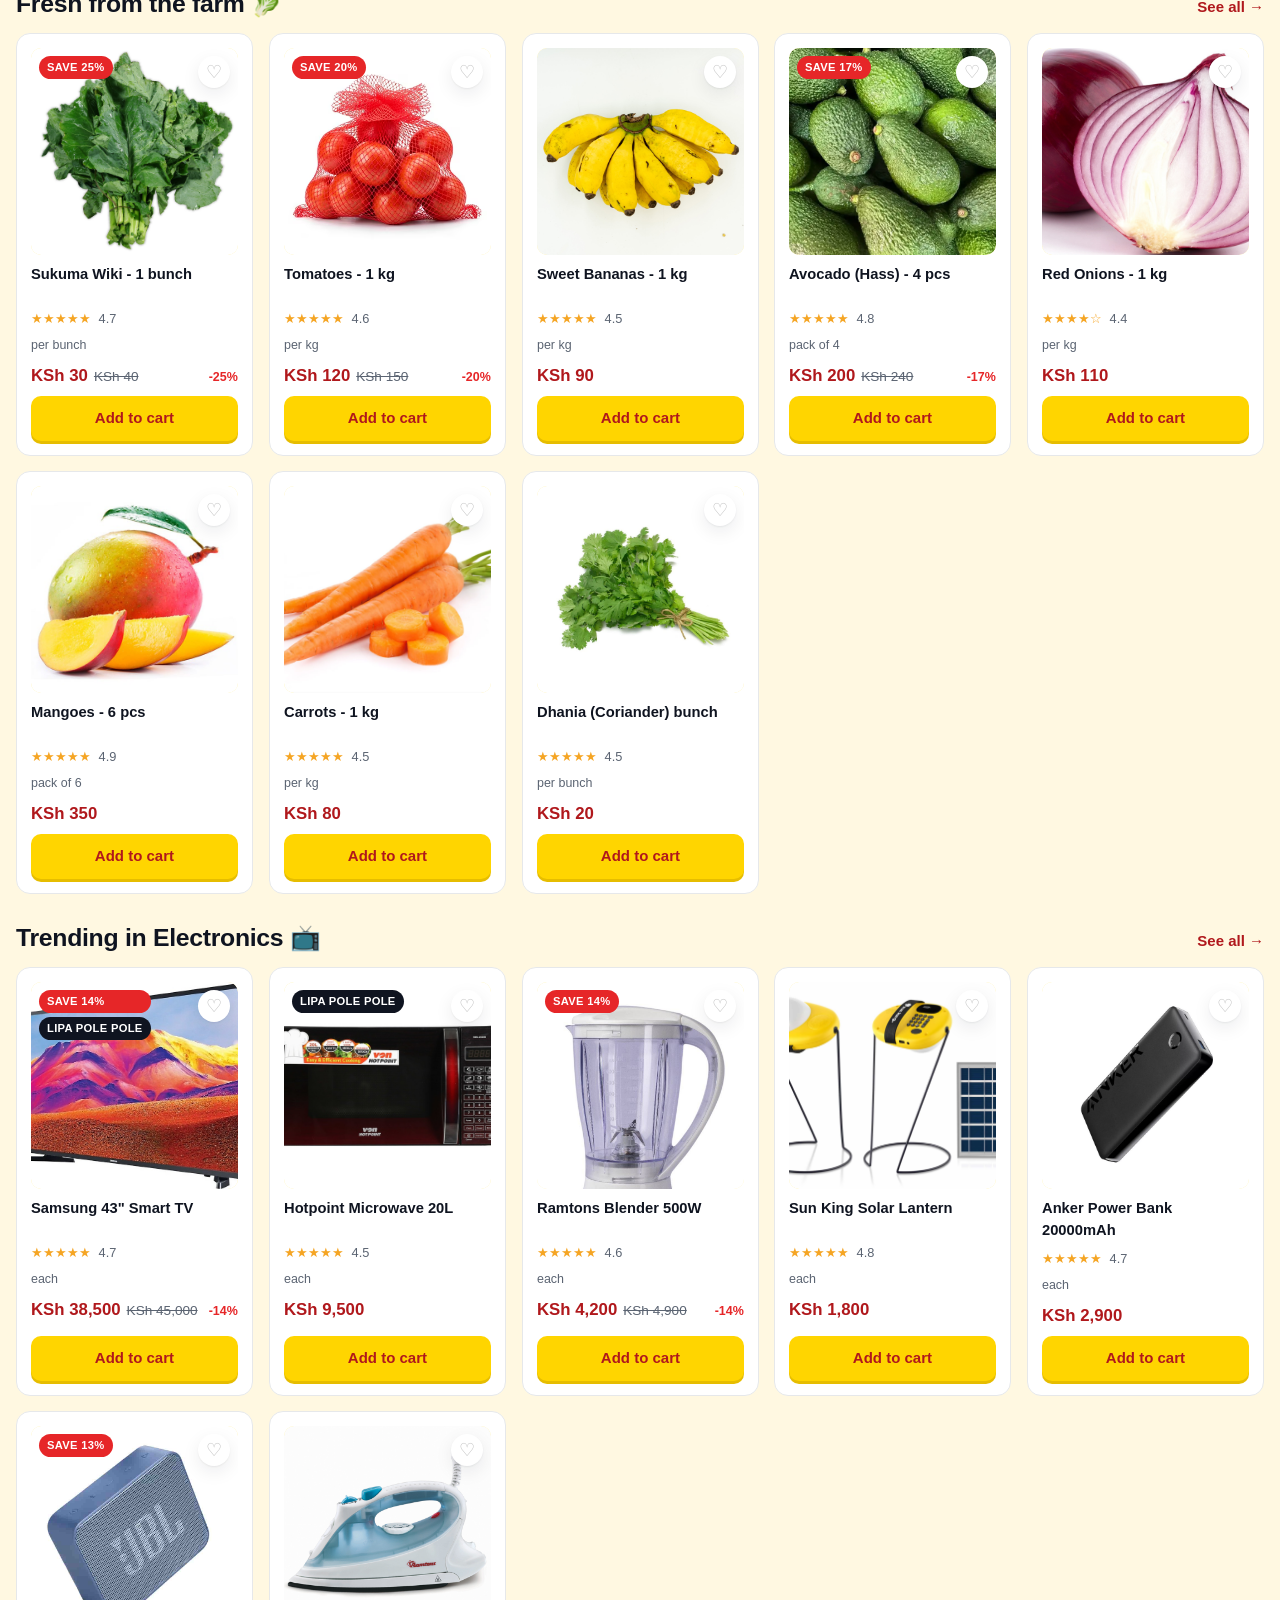
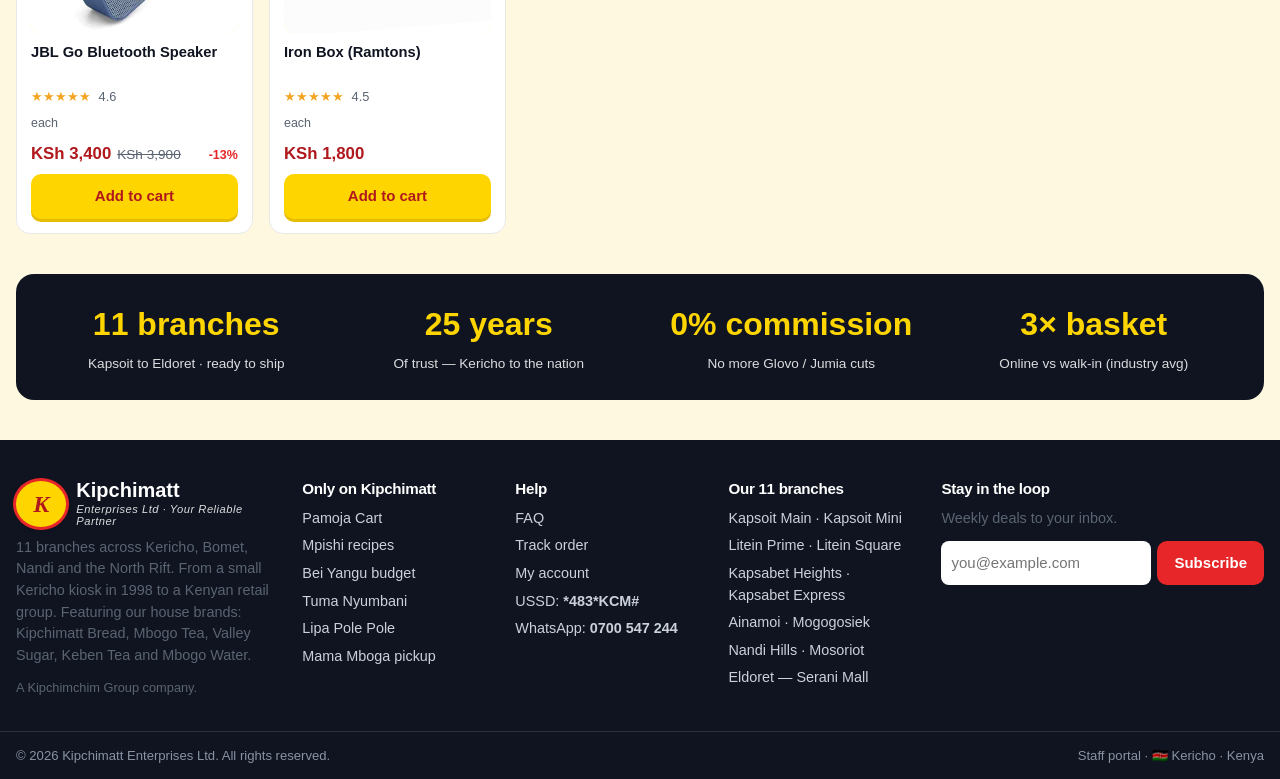
==== commit 28c47d36: "Change rewards rate: KSh 110 = 1 KipChim point (was 100) Updated everywhere the rate is referenced: " ====
--- a/index.html
+++ b/index.html
@@ -7,7 +7,7 @@
   <meta name="description" content="Kipchimatt online — your reliable partner for fresh produce, groceries, electronics and house brands. Shop with family on Pamoja Cart, cook with Mpishi, budget with Bei Yangu, send home with Tuma Nyumbani, pay pole pole. A Kipchimchim Group company." />
   <meta name="theme-color" content="#e62628" />
   <link rel="icon" href="data:image/svg+xml;utf8,<svg xmlns='http://www.w3.org/2000/svg' viewBox='0 0 64 64'><ellipse cx='32' cy='32' rx='30' ry='26' fill='%23ffd500' stroke='%23e62628' stroke-width='4'/><text x='50%25' y='62%25' text-anchor='middle' font-family='Georgia,serif' font-style='italic' font-weight='900' font-size='34' fill='%23e62628'>K</text></svg>" />
-  <link rel="stylesheet" href="styles.css?v=20260514e" />
+  <link rel="stylesheet" href="styles.css?v=20260514f" />
 </head>
 <body>
 
@@ -217,7 +217,7 @@
       <div class="banner banner--rewards">
         <div>
           <h3>⭐ KipChim Points + Spin Daily</h3>
-          <p>1 point per KSh 100. Spin the wheel every day for bonus.</p>
+          <p>1 point per KSh 110. Spin the wheel every day for bonus.</p>
         </div>
         <div class="banner__icon">🎡</div>
       </div>
@@ -563,6 +563,6 @@
   </div>
 </div>
 
-<script src="app.js?v=20260514e"></script>
+<script src="app.js?v=20260514f"></script>
 </body>
 </html>
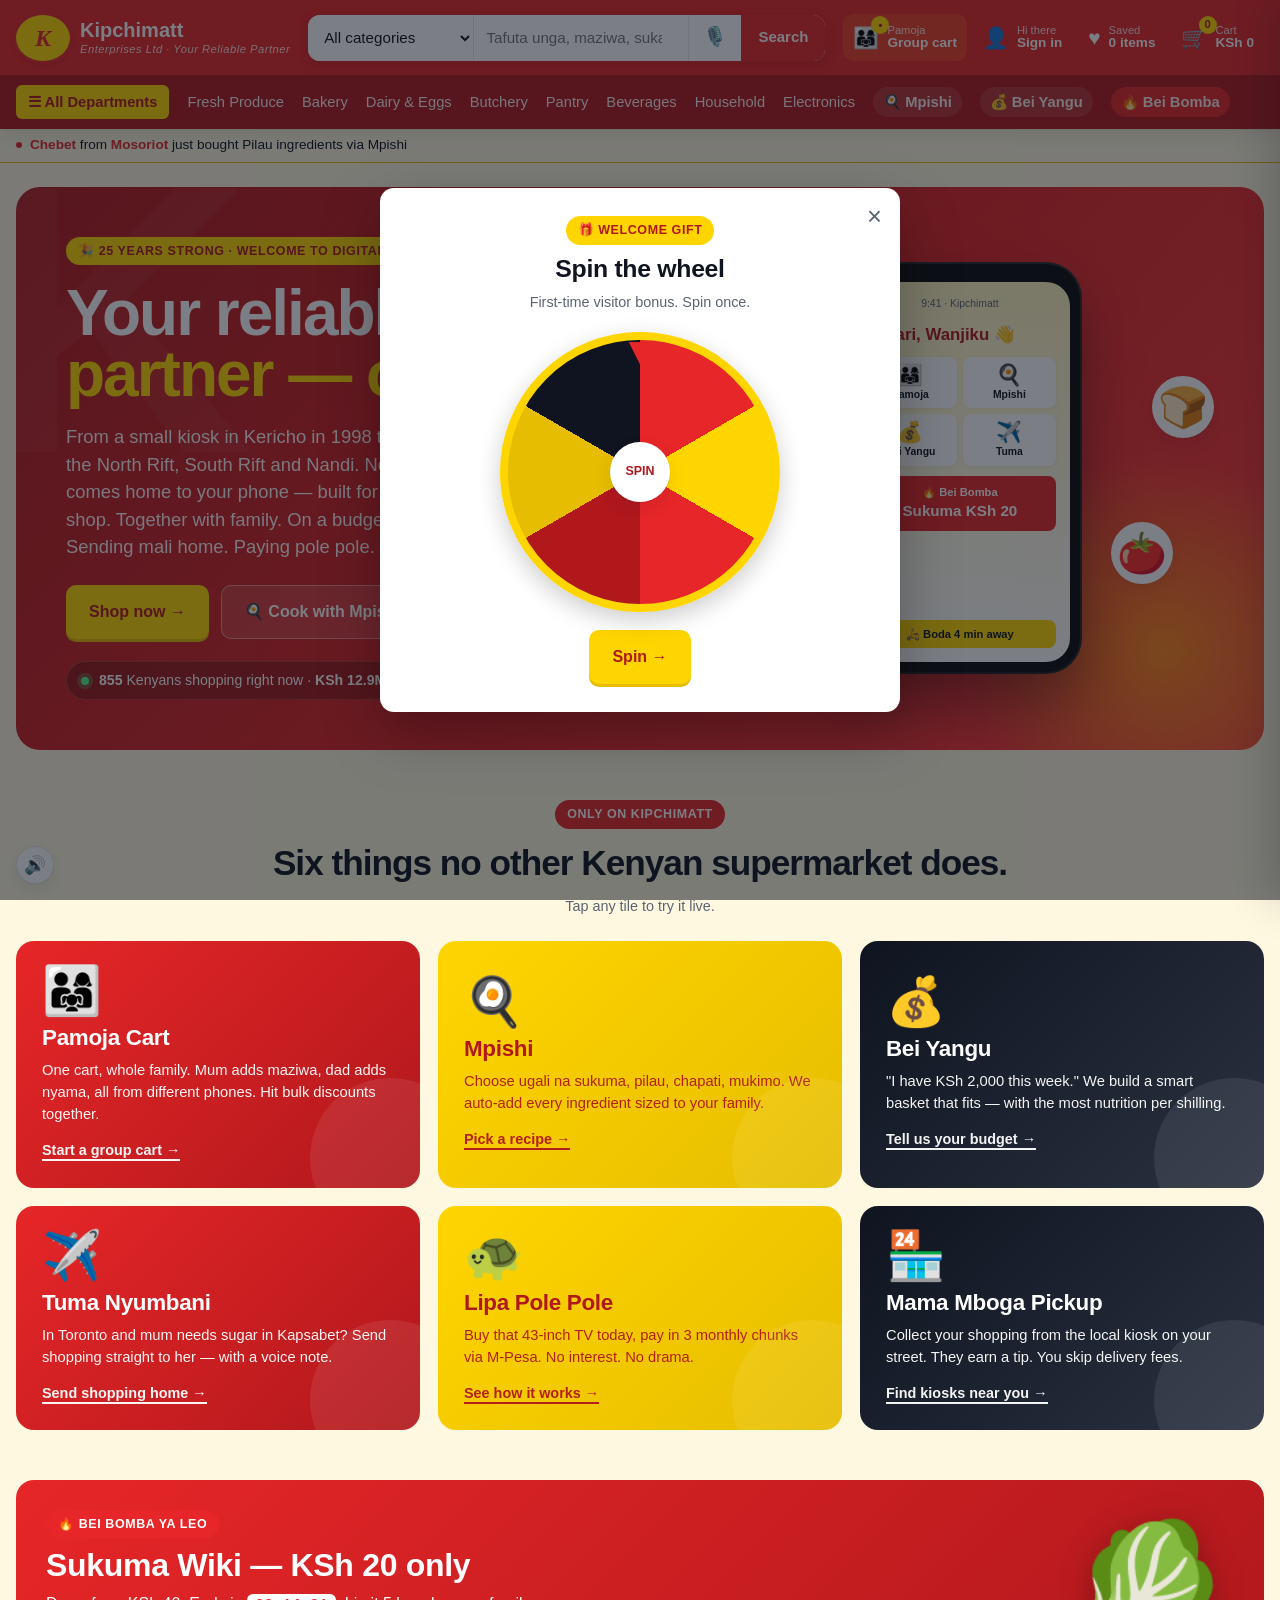
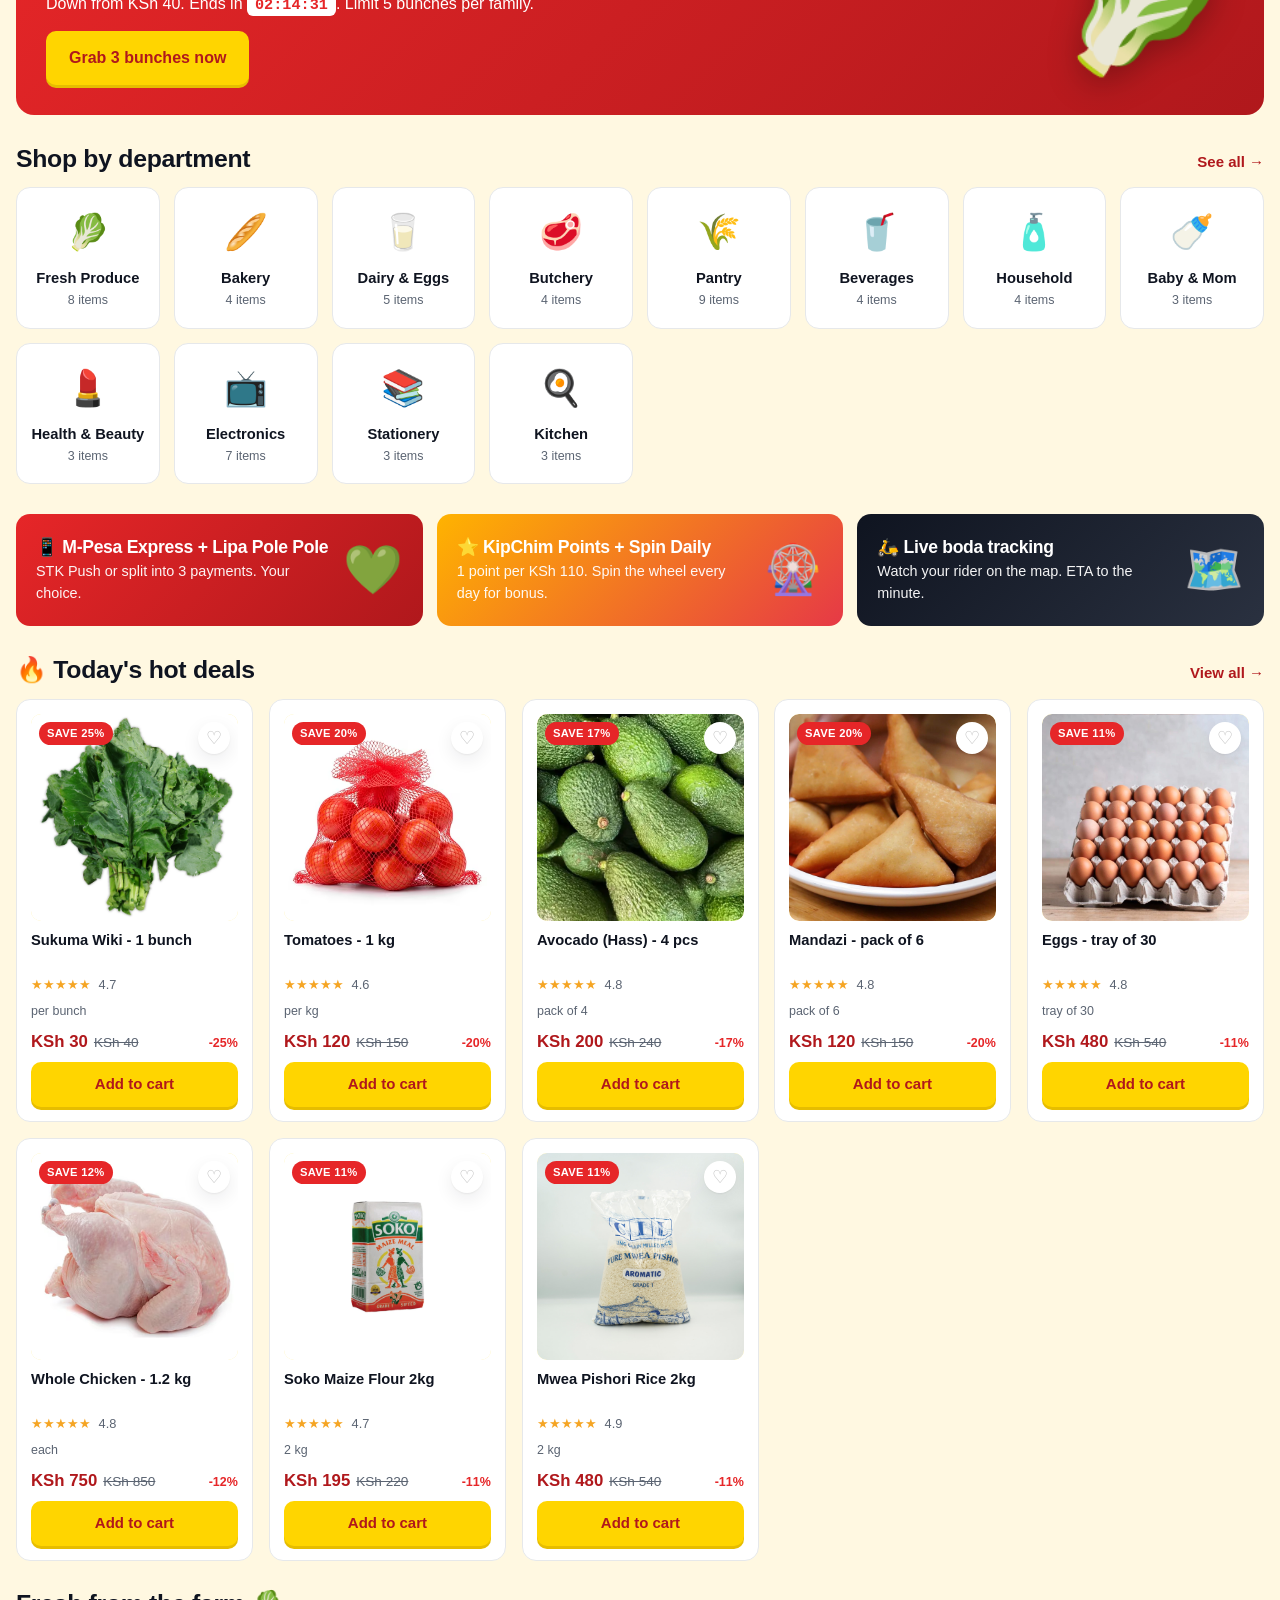
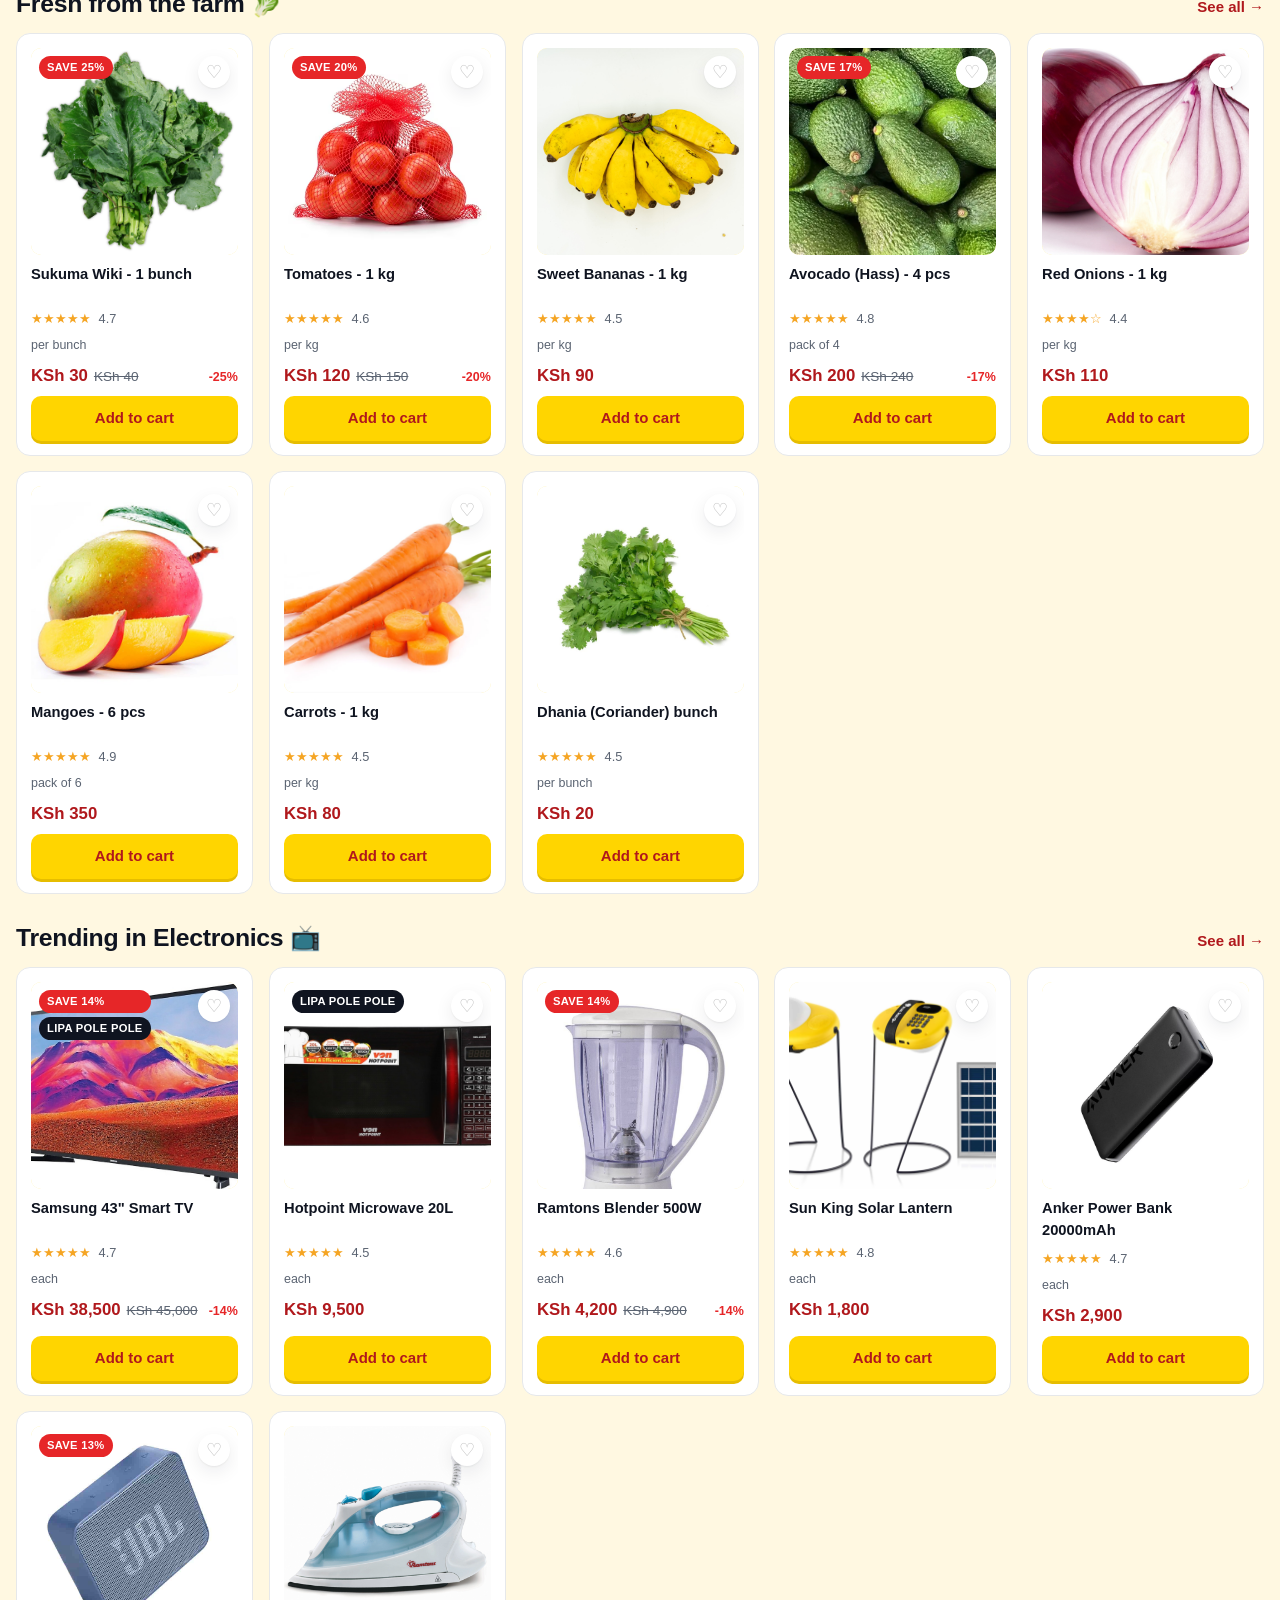
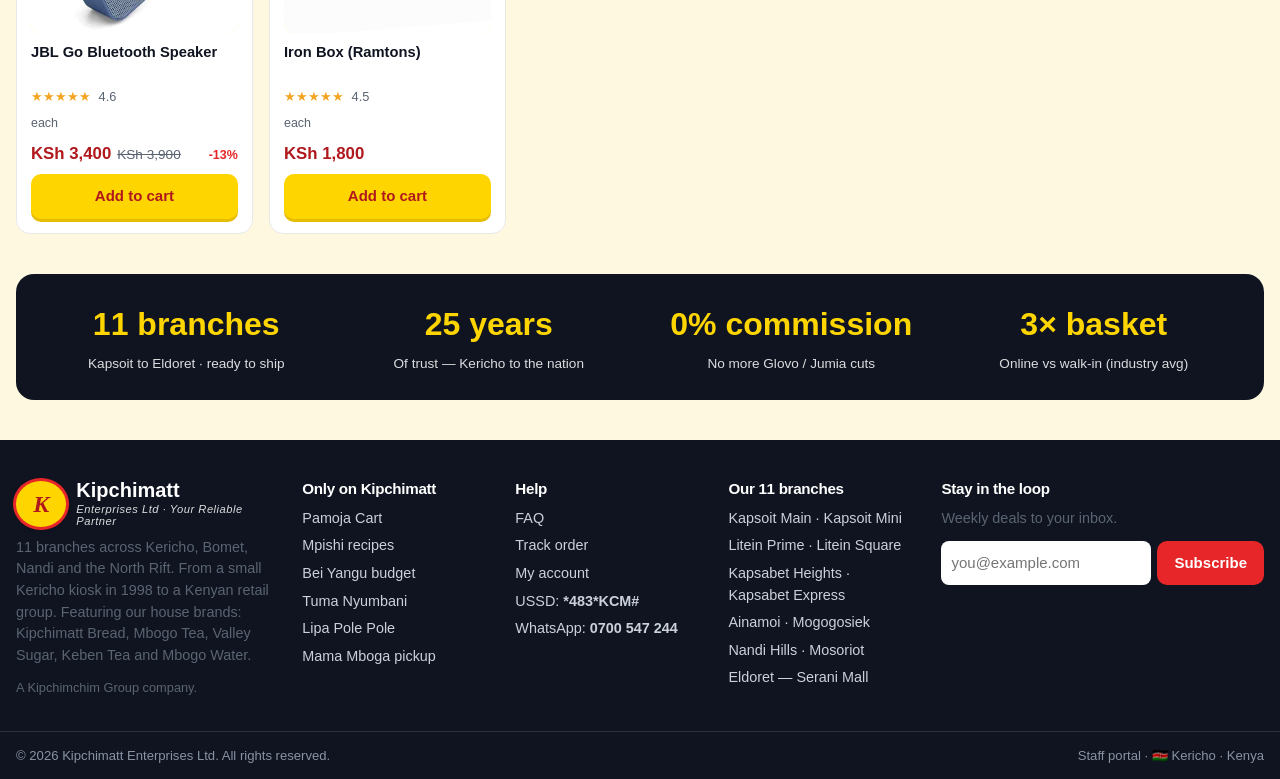
==== commit 140a10a7: "Hide boda live-tracking map once order is delivered or cancelled Previous condition was 'stepIdx >= " ====
--- a/index.html
+++ b/index.html
@@ -7,7 +7,7 @@
   <meta name="description" content="Kipchimatt online — your reliable partner for fresh produce, groceries, electronics and house brands. Shop with family on Pamoja Cart, cook with Mpishi, budget with Bei Yangu, send home with Tuma Nyumbani, pay pole pole. A Kipchimchim Group company." />
   <meta name="theme-color" content="#e62628" />
   <link rel="icon" href="data:image/svg+xml;utf8,<svg xmlns='http://www.w3.org/2000/svg' viewBox='0 0 64 64'><ellipse cx='32' cy='32' rx='30' ry='26' fill='%23ffd500' stroke='%23e62628' stroke-width='4'/><text x='50%25' y='62%25' text-anchor='middle' font-family='Georgia,serif' font-style='italic' font-weight='900' font-size='34' fill='%23e62628'>K</text></svg>" />
-  <link rel="stylesheet" href="styles.css?v=20260514f" />
+  <link rel="stylesheet" href="styles.css?v=20260514g" />
 </head>
 <body>
 
@@ -563,6 +563,6 @@
   </div>
 </div>
 
-<script src="app.js?v=20260514f"></script>
+<script src="app.js?v=20260514g"></script>
 </body>
 </html>
